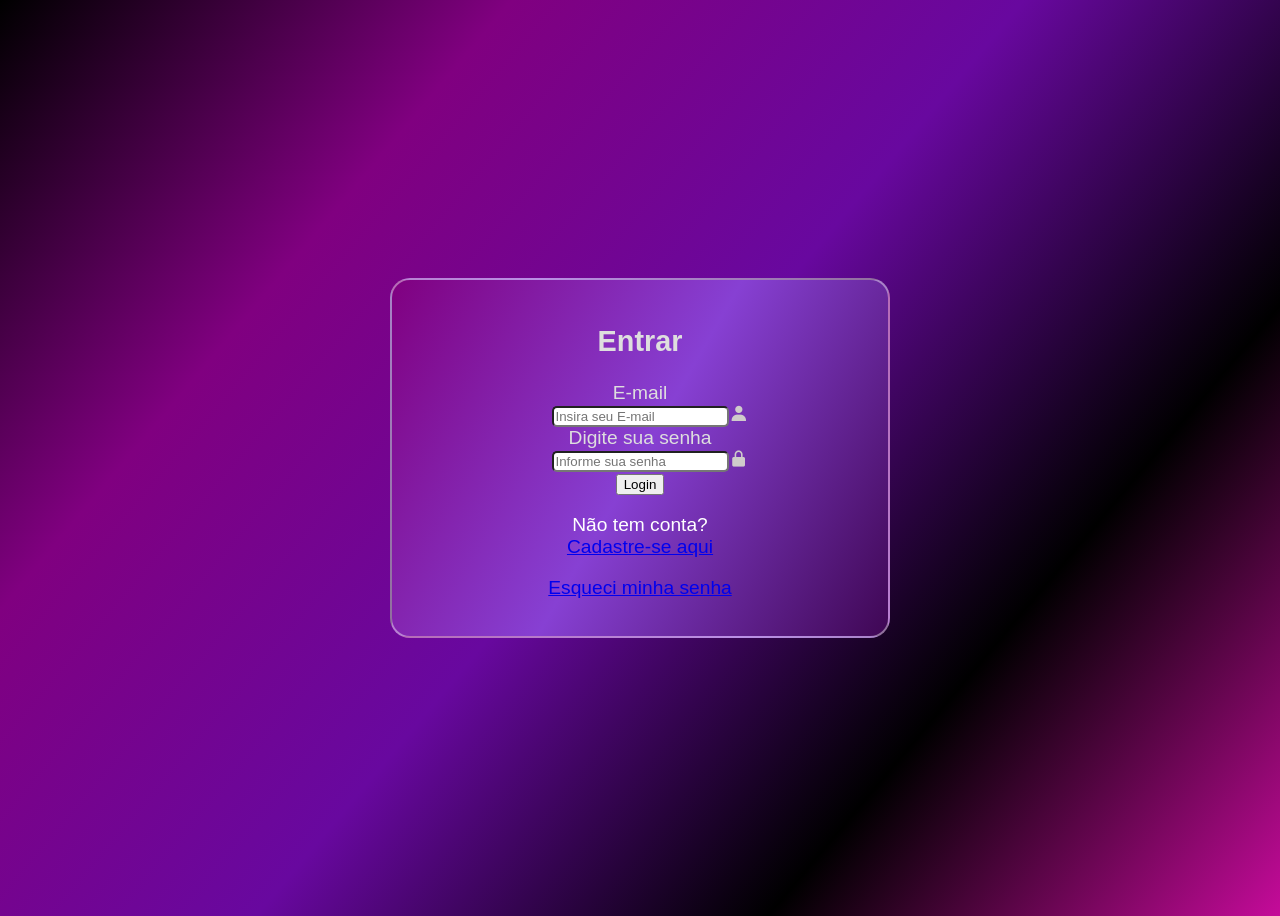
==== frontend/index.html @ 43bf48e1 "feat(front): liga telas de login e cadastro à API e cria home básica Mantém o visual da branch login" ====
<!DOCTYPE html>
<html lang="pt-br">

<head>
    <meta charset="UTF-8">
    <meta name="viewport" content="width=device-width, initial-scale=1.0">
    <title>AgendaSH</title>
    <link rel="stylesheet" href="style.css">
</head>

<body>
    <div class="card">
        <h2>AgendaSH</h2>
        <p id="boasVindas"></p>
        <!-- Módulos: cada um vira uma página em src/modules/<modulo>/pages (ver docs/TASKS.md) -->
        <p>Salas · Reuniões · Convites · Usuários</p>
        <p>(em construção pela equipe)</p>
        <button type="button" id="btnSair">Sair</button>
    </div>
    <script src="src/core/api.js"></script>
    <script>
        const u = usuarioLogado();
        if (!u) location.href = "login.html";
        else document.getElementById("boasVindas").textContent = "Olá, " + u.nome + "!";
        document.getElementById("btnSair").onclick = () => {
            localStorage.removeItem("usuario");
            location.href = "login.html";
        };
    </script>
</body>

</html>
---- frontend/style.css ----
body {
    display: flex;
    border-radius: 11%;
    background: linear-gradient(130deg, black, purple, rgb(104, 8, 159), black, rgb(197, 11, 154));
    justify-content: center;
    align-items: center;
    min-height: 100vh;
    
}
.card {
    box-sizing: border-box;
    border: 10cap;
    border-radius: 20px;
    background: linear-gradient(120deg, purple, rgb(135, 64, 211), rgb(63, 7, 84));
    padding: 20px;
    height: 425px;
    width: 500px;
    text-align: center;
    font-style: normal;
    font-family: sans-serif;
    font-size: larger;
    color: #dedede;
    border: 2px solid rgba(255, 255, 255, 0.418);
}

.cardLogin {
    box-sizing: border-box;
    border: 10cap;
    border-radius: 20px;
    background: linear-gradient(120deg, purple, rgb(135, 64, 211), rgb(63, 7, 84));
    padding: 21px;
    height: 360px;
    width: 500px;
    text-align: center;
    font-family: Impact, Haettenschweiler, 'Arial Narrow Bold', sans-serif;
    font-style: normal;
    font-size: larger;
    color: #dedede;
    border: 2px solid rgba(255, 255, 255, 0.418);
    justify-content: column;
}

/*  o logo da sh

.logoSh {
    height: 210px;
    width: 210px;
    border: 2px solid rgba(255, 255, 255, 0.418);
    border-radius: 50%;

}*/

.cardLogin input {
    border-radius: 5px;
    outline: none;
    align-items: center;

}

.cardLogin i {
    position: absolute;
    translate: calc(-10);
    color: rgb(207, 203, 203);
}


.Bcadastro {
    box-sizing: border-box;
    border-radius: 2px;
    font-family: sans-serif;
    font-size: medium;
}

/* parte de "não tem conta" na Aba entrar*/
.criarElembrar {
    font-family: sans-serif;
    font-style: normal;
   background: transparent;
   color: #fff;
   border-color: #dedede;
}

.formEsqueciSenha {

    box-sizing: border-box;
    border: 10cap;
    border-radius: 20px;
    background: linear-gradient(120deg, purple, rgb(135, 64, 211), rgb(63, 7, 84));
    padding: 21px;
    height: 360px;
    width: 500px;
    text-align: center;
    font-family: sans-serif;
    font-style: normal;
    font-size: larger;
    color: #dedede;
    border: 2px solid rgba(255, 255, 255, 0.418);
}
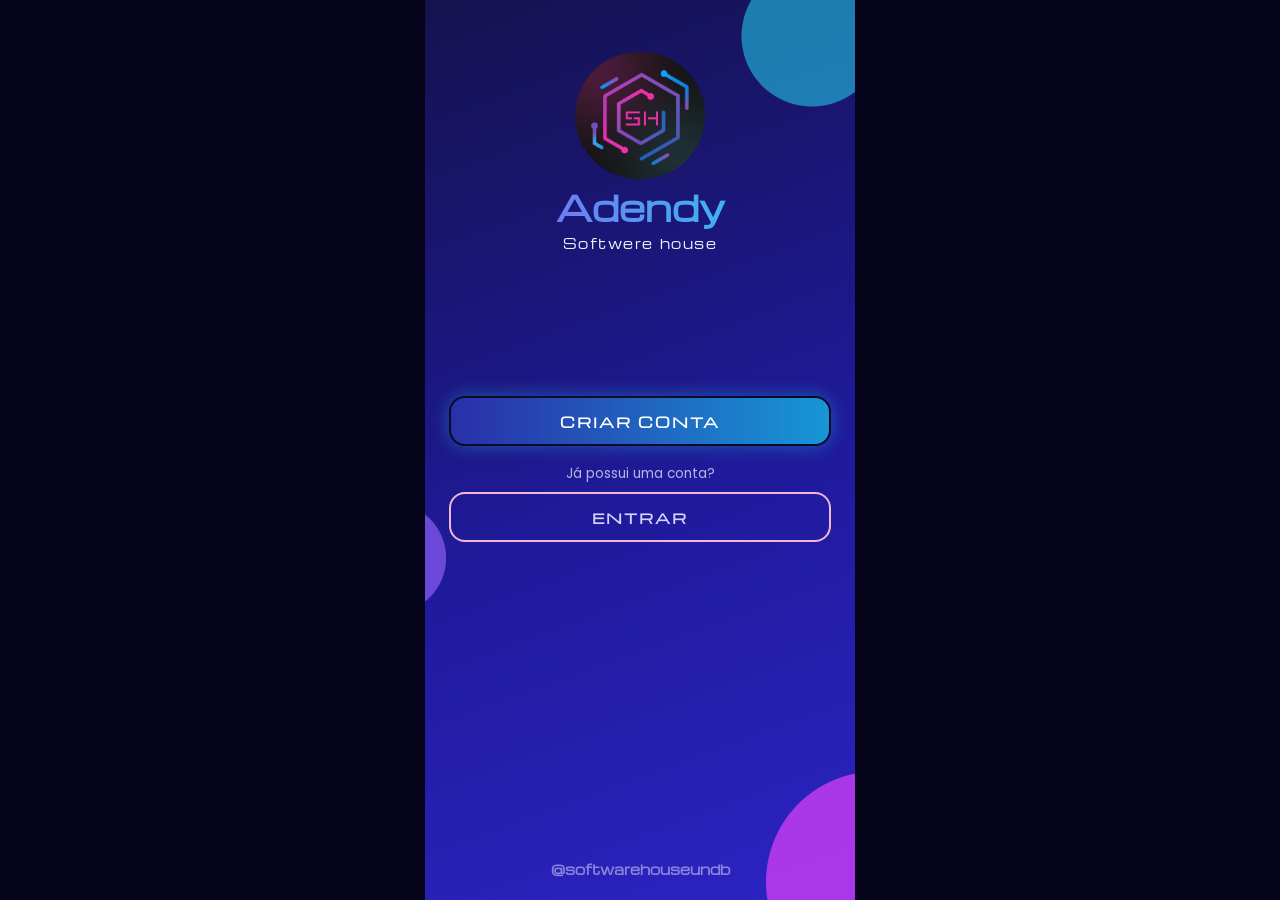
==== commit ad4397fe: "feat: front mobile do MVP, middlewares de erro, docs da API e tasks do cronograma - Front: telas wel" ====
--- a/frontend/index.html
+++ b/frontend/index.html
@@ -1,32 +1,36 @@
 <!DOCTYPE html>
 <html lang="pt-br">
-
 <head>
     <meta charset="UTF-8">
     <meta name="viewport" content="width=device-width, initial-scale=1.0">
-    <title>AgendaSH</title>
+    <title>Início · AgendaSH</title>
     <link rel="stylesheet" href="style.css">
 </head>
-
 <body>
-    <div class="card">
-        <h2>AgendaSH</h2>
-        <p id="boasVindas"></p>
-        <!-- Módulos: cada um vira uma página em src/modules/<modulo>/pages (ver docs/TASKS.md) -->
-        <p>Salas · Reuniões · Convites · Usuários</p>
-        <p>(em construção pela equipe)</p>
-        <button type="button" id="btnSair">Sair</button>
+<main class="app escuro">
+    <div class="topo">
+        <div>
+            <h1 class="ola">Olá! <b id="nome"></b></h1>
+            <p class="sub">Organize suas reuniões de forma simples,<br>rápida e eficiente.</p>
+        </div>
+        <span id="avatar"></span>
     </div>
-    <script src="src/core/api.js"></script>
-    <script>
-        const u = usuarioLogado();
-        if (!u) location.href = "login.html";
-        else document.getElementById("boasVindas").textContent = "Olá, " + u.nome + "!";
-        document.getElementById("btnSair").onclick = () => {
-            localStorage.removeItem("usuario");
-            location.href = "login.html";
-        };
-    </script>
+    <div class="secao"><h2>Próximas reuniões</h2><p>Acompanhe e gerencie seus compromissos</p></div>
+    <div id="lista"><p class="vazio">Carregando...</p></div>
+</main>
+<script src="src/core/api.js"></script>
+<script src="src/shared/app.js"></script>
+<script>
+    const u = exigirLogin();
+    document.getElementById("nome").textContent = primeiroNome(u) + "!";
+    document.getElementById("avatar").innerHTML = avatarHtml(u);
+    renderNav("inicio");
+    minhasReunioes(u).then((rs) => {
+        const futuras = rs.filter((r) => r.fim >= new Date()).slice(0, 5);
+        document.getElementById("lista").innerHTML = futuras.length
+            ? futuras.map((r) => cartaoReuniao(r, u)).join("")
+            : '<p class="vazio">Nenhuma reunião marcada.<br>Toque no + para agendar.</p>';
+    }).catch((e) => (document.getElementById("lista").innerHTML = '<p class="vazio">' + esc(e.message) + "</p>"));
+</script>
 </body>
-
 </html>
--- a/frontend/style.css
+++ b/frontend/style.css
@@ -1,98 +1,169 @@
-body {
-    display: flex;
-    border-radius: 11%;
-    background: linear-gradient(130deg, black, purple, rgb(104, 8, 159), black, rgb(197, 11, 154));
-    justify-content: center;
-    align-items: center;
-    min-height: 100vh;
-    
-}
-.card {
-    box-sizing: border-box;
-    border: 10cap;
-    border-radius: 20px;
-    background: linear-gradient(120deg, purple, rgb(135, 64, 211), rgb(63, 7, 84));
-    padding: 20px;
-    height: 425px;
-    width: 500px;
-    text-align: center;
-    font-style: normal;
-    font-family: sans-serif;
-    font-size: larger;
-    color: #dedede;
-    border: 2px solid rgba(255, 255, 255, 0.418);
+@import url('https://fonts.googleapis.com/css2?family=Michroma&family=Poppins:wght@300;400;500;600&family=Oswald:wght@500;600&display=swap');
+
+:root {
+    --bg: #0b0a2a;
+    --azul: #2a1fb0;
+    --roxo: #8b5cf6;
+    --ciano: #22d3ee;
+    --rosa: #e040fb;
+    --texto: #f3f1ff;
+    --suave: #b9b4e8;
+    --vidro: rgba(255, 255, 255, 0.12);
+    --grad: linear-gradient(90deg, #8b5cf6, #22d3ee);
 }
 
-.cardLogin {
-    box-sizing: border-box;
-    border: 10cap;
-    border-radius: 20px;
-    background: linear-gradient(120deg, purple, rgb(135, 64, 211), rgb(63, 7, 84));
-    padding: 21px;
-    height: 360px;
-    width: 500px;
-    text-align: center;
-    font-family: Impact, Haettenschweiler, 'Arial Narrow Bold', sans-serif;
-    font-style: normal;
-    font-size: larger;
-    color: #dedede;
-    border: 2px solid rgba(255, 255, 255, 0.418);
-    justify-content: column;
+* { box-sizing: border-box; }
+
+html, body { margin: 0; min-height: 100%; }
+
+body {
+    font-family: 'Poppins', sans-serif;
+    color: var(--texto);
+    background: #05041a;
+    display: flex;
+    justify-content: center;
 }
 
-/*  o logo da sh
-
-.logoSh {
-    height: 210px;
-    width: 210px;
-    border: 2px solid rgba(255, 255, 255, 0.418);
-    border-radius: 50%;
-
-}*/
-
-.cardLogin input {
-    border-radius: 5px;
-    outline: none;
-    align-items: center;
-
+/* "celular" central: no desktop vira uma coluna de 430px */
+.app {
+    position: relative;
+    width: 100%;
+    max-width: 430px;
+    min-height: 100vh;
+    overflow: hidden;
+    background:
+        radial-gradient(circle at 90% 4%, rgba(34, 211, 238, 0.55) 0 70px, transparent 71px),
+        radial-gradient(circle at 105% 98%, rgba(224, 64, 251, 0.7) 0 110px, transparent 111px),
+        radial-gradient(circle at -8% 62%, rgba(139, 92, 246, 0.7) 0 55px, transparent 56px),
+        linear-gradient(160deg, #15124f 0%, #1f1a9a 55%, #2b24c4 100%);
+    padding: 28px 24px 120px;
 }
 
-.cardLogin i {
-    position: absolute;
-    translate: calc(-10);
-    color: rgb(207, 203, 203);
+.app.escuro {
+    background:
+        radial-gradient(circle at 85% 12%, rgba(139, 92, 246, 0.45) 0 120px, transparent 121px),
+        radial-gradient(circle at 10% 70%, rgba(34, 211, 238, 0.25) 0 150px, transparent 151px),
+        linear-gradient(180deg, #02020f 0%, #0b0a3d 100%);
 }
 
+/* ---------- telas de entrada ---------- */
+.logo { text-align: center; margin: 24px 0 8px; }
+.logo img { width: 130px; height: auto; display: block; margin: 0 auto 4px; }
+.logo h1 {
+    margin: 0; font-family: 'Michroma', sans-serif; font-size: 2.1rem;
+    background: var(--grad); -webkit-background-clip: text; background-clip: text; color: transparent;
+}
+.logo span { font-family: 'Michroma', sans-serif; font-size: .8rem; letter-spacing: .12em; }
 
-.Bcadastro {
-    box-sizing: border-box;
-    border-radius: 2px;
-    font-family: sans-serif;
-    font-size: medium;
+.campo { margin-bottom: 14px; }
+.campo label { display: block; font-size: .72rem; letter-spacing: .15em; text-transform: uppercase; margin: 0 0 6px 10px; }
+.campo input, .campo select {
+    width: 100%; height: 46px; border: 0; border-radius: 16px; padding: 0 16px;
+    background: rgba(255, 255, 255, 0.35); color: #fff; font: 400 .95rem 'Poppins', sans-serif; outline: none;
 }
+.campo input::placeholder { color: rgba(255, 255, 255, .7); }
+.campo input:focus, .campo select:focus { box-shadow: 0 0 0 2px var(--ciano); }
 
-/* parte de "não tem conta" na Aba entrar*/
-.criarElembrar {
-    font-family: sans-serif;
-    font-style: normal;
-   background: transparent;
-   color: #fff;
-   border-color: #dedede;
+.btn {
+    display: block; width: 100%; height: 50px; border-radius: 16px; cursor: pointer; text-align: center; text-decoration: none;
+    font: 600 .85rem 'Michroma', sans-serif; letter-spacing: .15em; text-transform: uppercase; line-height: 48px;
+    color: #fff; background: transparent; border: 2px solid rgba(255, 255, 255, .85); margin-top: 8px;
 }
+.btn.cheio { background: linear-gradient(90deg, #2a2fa8, #1796d6); border-color: #0a0a2a; box-shadow: 0 0 18px rgba(34, 211, 238, .35); }
+.btn.rosa { border-color: #f4b6d8; color: #d9d4ff; }
+.btn:disabled { opacity: .6; cursor: wait; }
 
-.formEsqueciSenha {
+.msg { min-height: 20px; margin: 10px 4px 0; font-size: .82rem; color: #ffb3b3; text-align: center; }
+.msg.ok { color: #9af0b8; }
+.link { display: block; text-align: center; color: var(--suave); font-size: .8rem; margin-top: 14px; text-decoration: none; }
+.link:hover { color: #fff; }
+.rodape { position: absolute; bottom: 22px; left: 0; right: 0; text-align: center; color: rgba(255, 255, 255, .45); font: 600 .8rem 'Michroma', sans-serif; }
 
-    box-sizing: border-box;
-    border: 10cap;
-    border-radius: 20px;
-    background: linear-gradient(120deg, purple, rgb(135, 64, 211), rgb(63, 7, 84));
-    padding: 21px;
-    height: 360px;
-    width: 500px;
-    text-align: center;
-    font-family: sans-serif;
-    font-style: normal;
-    font-size: larger;
-    color: #dedede;
-    border: 2px solid rgba(255, 255, 255, 0.418);
-}+.boas-vindas { margin-top: 140px; }
+.boas-vindas p { text-align: center; color: var(--suave); font-size: .85rem; margin: 18px 0 4px; }
+
+/* ---------- topo das telas internas ---------- */
+.topo { display: flex; align-items: flex-start; justify-content: space-between; gap: 12px; margin-bottom: 18px; }
+.ola { font: 600 2rem 'Michroma', sans-serif; margin: 0; }
+.ola b { background: var(--grad); -webkit-background-clip: text; background-clip: text; color: transparent; font-size: 2.3rem; }
+.sub { font-size: .8rem; color: var(--suave); margin: 4px 0 0; }
+
+.titulo { font: 600 1.7rem 'Michroma', sans-serif; margin: 0; padding-left: 12px; border-left: 4px solid var(--rosa);
+    background: linear-gradient(90deg, #a78bfa, #22d3ee); -webkit-background-clip: text; background-clip: text; color: transparent; }
+
+.avatar {
+    flex: none; width: 62px; height: 62px; border-radius: 50%; display: grid; place-items: center; position: relative;
+    font: 600 1.4rem 'Michroma', sans-serif; color: #fff; text-decoration: none;
+    background: linear-gradient(135deg, #8b5cf6, #22d3ee); border: 3px solid #b9a6ff; box-shadow: 0 0 14px rgba(139, 92, 246, .8);
+}
+.avatar::after { content: ''; position: absolute; right: 0; bottom: 2px; width: 14px; height: 14px; border-radius: 50%; background: #22c55e; border: 2px solid #0b0a2a; }
+.avatar.grande { width: 110px; height: 110px; font-size: 2.6rem; margin: 20px auto 0; border-width: 4px; }
+
+.secao { margin: 34px 0 14px; padding-left: 10px; border-left: 4px solid var(--rosa); }
+.secao h2 { margin: 0; font: 600 .85rem 'Michroma', sans-serif; letter-spacing: .08em; text-transform: uppercase; }
+.secao p { margin: 2px 0 0; font-size: .78rem; color: var(--suave); }
+
+/* ---------- cartões de reunião ---------- */
+.reuniao {
+    display: flex; gap: 14px; align-items: center; padding: 16px; margin-bottom: 14px; border-radius: 22px; position: relative;
+    background: linear-gradient(135deg, rgba(40, 20, 200, .95), rgba(30, 20, 150, .95));
+    border: 2px solid var(--rosa); box-shadow: 0 0 16px rgba(224, 64, 251, .45);
+}
+.reuniao:nth-child(3n+2) { border-color: var(--ciano); box-shadow: 0 0 16px rgba(34, 211, 238, .4); }
+.reuniao:nth-child(3n) { border-color: #5b4bd6; box-shadow: none; }
+.reuniao .icone { flex: none; width: 56px; height: 56px; border-radius: 50%; background: #0c0c25; display: grid; place-items: center; }
+.reuniao .icone svg { width: 30px; height: 30px; }
+.reuniao .info { flex: 1; min-width: 0; border-left: 3px solid var(--ciano); padding-left: 12px; }
+.reuniao h3 { margin: 0 0 6px; font: 600 .95rem 'Michroma', sans-serif; white-space: nowrap; overflow: hidden; text-overflow: ellipsis; }
+.reuniao .linha { font-size: .82rem; color: #e6e2ff; margin: 3px 0; white-space: nowrap; overflow: hidden; text-overflow: ellipsis; }
+.reuniao .excluir { flex: none; background: none; border: 0; color: #ffb3b3; font-size: 1.3rem; cursor: pointer; }
+.vazio { text-align: center; color: var(--suave); font-size: .9rem; padding: 30px 10px; }
+
+/* ---------- calendário ---------- */
+.cal { background: rgba(20, 20, 50, .75); border: 1px solid rgba(255, 255, 255, .3); border-radius: 20px; padding: 14px; margin-top: 22px; }
+.cal-topo { display: flex; align-items: center; justify-content: space-between; margin-bottom: 10px; }
+.cal-topo h2 { margin: 0; font: 400 1.25rem 'Poppins', sans-serif; text-transform: capitalize; }
+.cal-topo button { width: 36px; height: 36px; border-radius: 10px; border: 1px solid rgba(255, 255, 255, .4); background: rgba(255, 255, 255, .1); color: #fff; font-size: 1.1rem; cursor: pointer; }
+.cal-grade { display: grid; grid-template-columns: repeat(7, 1fr); gap: 4px; text-align: center; }
+.cal-grade .dow { font: 600 .68rem 'Oswald', sans-serif; letter-spacing: .05em; padding: 4px 0 8px; }
+.cal-grade .dia { font: 600 .95rem 'Oswald', sans-serif; padding: 8px 0; border-radius: 10px; cursor: pointer; border: 0; background: none; color: #fff; position: relative; }
+.cal-grade .dia.fora { color: rgba(255, 255, 255, .25); cursor: default; }
+.cal-grade .dia.hoje { outline: 1px solid var(--ciano); }
+.cal-grade .dia.sel { background: linear-gradient(135deg, #8b5cf6, #22d3ee); box-shadow: 0 0 10px rgba(139, 92, 246, .8); }
+.cal-grade .dia.tem::after { content: ''; position: absolute; left: 50%; bottom: 2px; width: 5px; height: 5px; margin-left: -2.5px; border-radius: 50%; background: var(--rosa); }
+
+.form-reuniao { display: grid; grid-template-columns: 1fr 1fr; gap: 14px 18px; margin-top: 22px; }
+.form-reuniao .campo { margin: 0; }
+.form-reuniao .campo input, .form-reuniao .campo select { background: rgba(20, 30, 80, .55); border: 1px solid rgba(255, 255, 255, .5); border-radius: 10px; height: 44px; }
+.form-reuniao .campo select option { color: #000; }
+.form-reuniao .campo label { font-size: .65rem; letter-spacing: .02em; text-transform: none; margin-left: 4px; color: #ddd; }
+.form-reuniao .campo input[type=time] { font: 600 1.2rem 'Oswald', sans-serif; letter-spacing: .05em; }
+.form-reuniao .btn { grid-column: 1 / -1; width: 70%; margin: 8px auto 0; height: 46px; line-height: 44px; border-radius: 10px;
+    font: 600 .85rem 'Poppins', sans-serif; letter-spacing: 0; text-transform: none; background: rgba(30, 60, 140, .6); border: 1px solid #7fb4ff; }
+
+/* ---------- perfil ---------- */
+.nome-grande { text-align: center; font: 600 2rem 'Michroma', sans-serif; margin: 8px 0 2px; background: var(--grad); -webkit-background-clip: text; background-clip: text; color: transparent; }
+.nome-completo { text-align: center; font-size: .85rem; font-weight: 600; margin: 0 0 24px; }
+.painel { background: rgba(40, 60, 190, .35); border: 2px solid #5de3ff; border-radius: 24px; padding: 16px 18px; margin-bottom: 18px; box-shadow: 0 0 18px rgba(34, 211, 238, .3); backdrop-filter: blur(6px); }
+.painel h3 { margin: 0 0 8px; font: 600 1rem 'Michroma', sans-serif; }
+.painel .item { padding: 10px 0; border-bottom: 1px solid rgba(255, 255, 255, .35); }
+.painel .item:last-child { border-bottom: 0; }
+.painel .item small { display: block; font-size: .65rem; color: var(--suave); }
+.painel .item span { font-size: .9rem; word-break: break-all; }
+.painel .acao { display: flex; justify-content: space-between; align-items: center; width: 100%; padding: 14px 0; background: none; border: 0; border-bottom: 1px solid rgba(255, 255, 255, .35); color: #fff; font: 400 .9rem 'Poppins', sans-serif; cursor: pointer; text-align: left; }
+.painel .acao:last-child { border-bottom: 0; }
+.painel .acao i { color: var(--ciano); font-style: normal; }
+.painel .campo input { background: rgba(20, 30, 80, .55); border: 1px solid rgba(255, 255, 255, .5); }
+
+/* ---------- barra de navegação ---------- */
+.nav {
+    position: fixed; bottom: 10px; left: 50%; transform: translateX(-50%); width: calc(100% - 20px); max-width: 410px; height: 62px; z-index: 10;
+    display: flex; align-items: center; justify-content: space-around; border-radius: 40px;
+    background: rgba(25, 20, 110, .85); border: 2px solid #7a5cff; box-shadow: 0 0 18px rgba(122, 92, 255, .6); backdrop-filter: blur(8px);
+}
+.nav a { display: flex; flex-direction: column; align-items: center; gap: 2px; color: #cfc8ff; text-decoration: none; font-size: .55rem; width: 56px; }
+.nav a svg { width: 26px; height: 26px; }
+.nav a.ativo { color: #fff; }
+.nav a.ativo svg { filter: drop-shadow(0 0 5px #22d3ee); }
+.nav .mais { width: 66px; height: 66px; margin-top: -22px; border-radius: 50%; display: grid; place-items: center; background: radial-gradient(circle, #1b1f8f, #0a0a40); border: 3px solid #7a5cff; box-shadow: 0 0 18px #8b5cf6; }
+.nav .mais svg { width: 38px; height: 38px; }
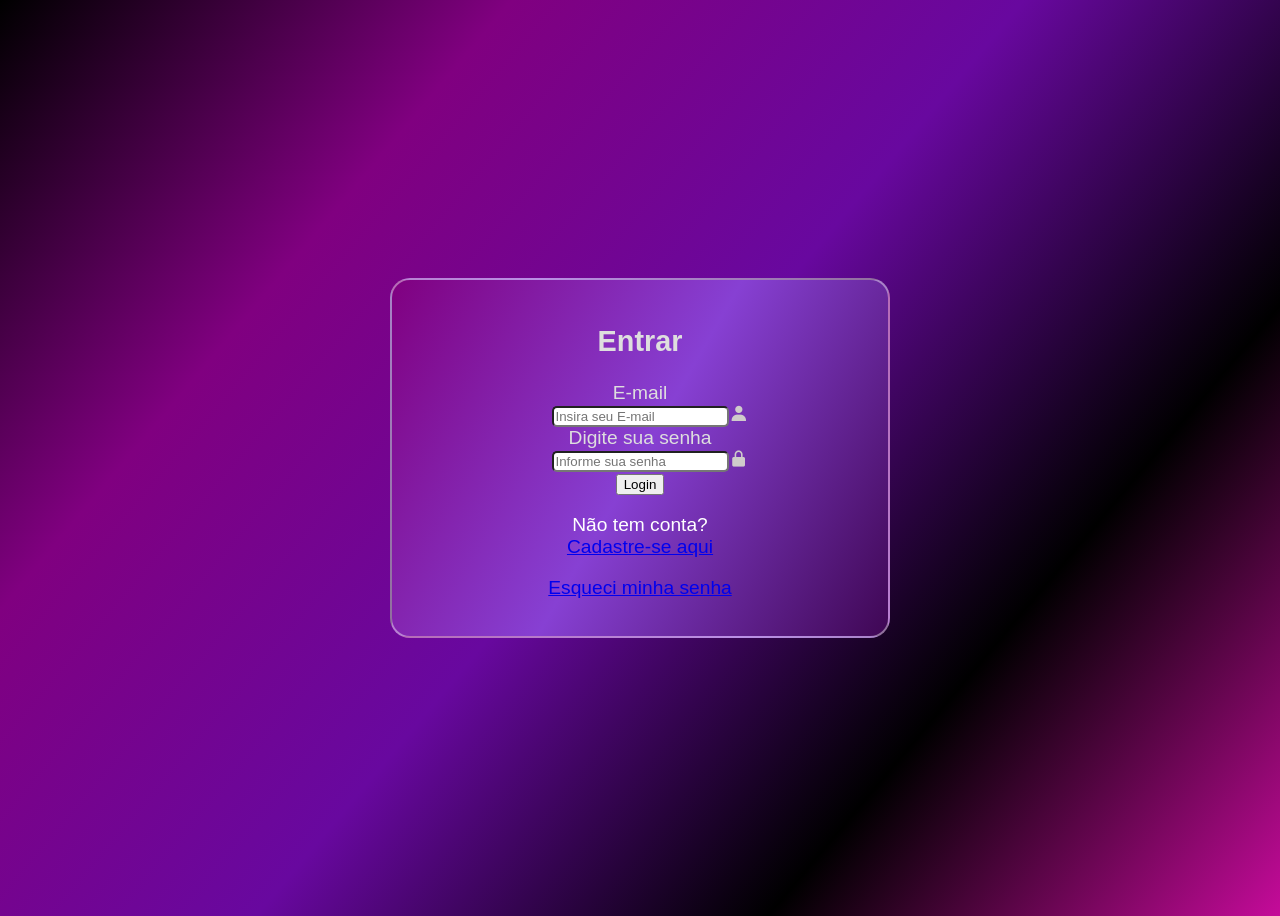
==== commit db282e70: "Fix: resolvendo conflitos de merge" ====
--- a/frontend/index.html
+++ b/frontend/index.html
@@ -1,36 +1,32 @@
 <!DOCTYPE html>
 <html lang="pt-br">
+
 <head>
     <meta charset="UTF-8">
     <meta name="viewport" content="width=device-width, initial-scale=1.0">
-    <title>Início · AgendaSH</title>
+    <title>AgendaSH</title>
     <link rel="stylesheet" href="style.css">
 </head>
+
 <body>
-<main class="app escuro">
-    <div class="topo">
-        <div>
-            <h1 class="ola">Olá! <b id="nome"></b></h1>
-            <p class="sub">Organize suas reuniões de forma simples,<br>rápida e eficiente.</p>
-        </div>
-        <span id="avatar"></span>
+    <div class="card">
+        <h2>AgendaSH</h2>
+        <p id="boasVindas"></p>
+        <!-- Módulos: cada um vira uma página em src/modules/<modulo>/pages (ver docs/TASKS.md) -->
+        <p>Salas · Reuniões · Convites · Usuários</p>
+        <p>(em construção pela equipe)</p>
+        <button type="button" id="btnSair">Sair</button>
     </div>
-    <div class="secao"><h2>Próximas reuniões</h2><p>Acompanhe e gerencie seus compromissos</p></div>
-    <div id="lista"><p class="vazio">Carregando...</p></div>
-</main>
-<script src="src/core/api.js"></script>
-<script src="src/shared/app.js"></script>
-<script>
-    const u = exigirLogin();
-    document.getElementById("nome").textContent = primeiroNome(u) + "!";
-    document.getElementById("avatar").innerHTML = avatarHtml(u);
-    renderNav("inicio");
-    minhasReunioes(u).then((rs) => {
-        const futuras = rs.filter((r) => r.fim >= new Date()).slice(0, 5);
-        document.getElementById("lista").innerHTML = futuras.length
-            ? futuras.map((r) => cartaoReuniao(r, u)).join("")
-            : '<p class="vazio">Nenhuma reunião marcada.<br>Toque no + para agendar.</p>';
-    }).catch((e) => (document.getElementById("lista").innerHTML = '<p class="vazio">' + esc(e.message) + "</p>"));
-</script>
+    <script src="src/core/api.js"></script>
+    <script>
+        const u = usuarioLogado();
+        if (!u) location.href = "login.html";
+        else document.getElementById("boasVindas").textContent = "Olá, " + u.nome + "!";
+        document.getElementById("btnSair").onclick = () => {
+            localStorage.removeItem("usuario");
+            location.href = "login.html";
+        };
+    </script>
 </body>
+
 </html>
--- a/frontend/style.css
+++ b/frontend/style.css
@@ -1,169 +1,98 @@
-@import url('https://fonts.googleapis.com/css2?family=Michroma&family=Poppins:wght@300;400;500;600&family=Oswald:wght@500;600&display=swap');
-
-:root {
-    --bg: #0b0a2a;
-    --azul: #2a1fb0;
-    --roxo: #8b5cf6;
-    --ciano: #22d3ee;
-    --rosa: #e040fb;
-    --texto: #f3f1ff;
-    --suave: #b9b4e8;
-    --vidro: rgba(255, 255, 255, 0.12);
-    --grad: linear-gradient(90deg, #8b5cf6, #22d3ee);
+body {
+    display: flex;
+    border-radius: 11%;
+    background: linear-gradient(130deg, black, purple, rgb(104, 8, 159), black, rgb(197, 11, 154));
+    justify-content: center;
+    align-items: center;
+    min-height: 100vh;
+    
+}
+.card {
+    box-sizing: border-box;
+    border: 10cap;
+    border-radius: 20px;
+    background: linear-gradient(120deg, purple, rgb(135, 64, 211), rgb(63, 7, 84));
+    padding: 20px;
+    height: 425px;
+    width: 500px;
+    text-align: center;
+    font-style: normal;
+    font-family: sans-serif;
+    font-size: larger;
+    color: #dedede;
+    border: 2px solid rgba(255, 255, 255, 0.418);
 }
 
-* { box-sizing: border-box; }
-
-html, body { margin: 0; min-height: 100%; }
-
-body {
-    font-family: 'Poppins', sans-serif;
-    color: var(--texto);
-    background: #05041a;
-    display: flex;
-    justify-content: center;
+.cardLogin {
+    box-sizing: border-box;
+    border: 10cap;
+    border-radius: 20px;
+    background: linear-gradient(120deg, purple, rgb(135, 64, 211), rgb(63, 7, 84));
+    padding: 21px;
+    height: 360px;
+    width: 500px;
+    text-align: center;
+    font-family: Impact, Haettenschweiler, 'Arial Narrow Bold', sans-serif;
+    font-style: normal;
+    font-size: larger;
+    color: #dedede;
+    border: 2px solid rgba(255, 255, 255, 0.418);
+    justify-content: column;
 }
 
-/* "celular" central: no desktop vira uma coluna de 430px */
-.app {
-    position: relative;
-    width: 100%;
-    max-width: 430px;
-    min-height: 100vh;
-    overflow: hidden;
-    background:
-        radial-gradient(circle at 90% 4%, rgba(34, 211, 238, 0.55) 0 70px, transparent 71px),
-        radial-gradient(circle at 105% 98%, rgba(224, 64, 251, 0.7) 0 110px, transparent 111px),
-        radial-gradient(circle at -8% 62%, rgba(139, 92, 246, 0.7) 0 55px, transparent 56px),
-        linear-gradient(160deg, #15124f 0%, #1f1a9a 55%, #2b24c4 100%);
-    padding: 28px 24px 120px;
+/*  o logo da sh
+
+.logoSh {
+    height: 210px;
+    width: 210px;
+    border: 2px solid rgba(255, 255, 255, 0.418);
+    border-radius: 50%;
+
+}*/
+
+.cardLogin input {
+    border-radius: 5px;
+    outline: none;
+    align-items: center;
+
 }
 
-.app.escuro {
-    background:
-        radial-gradient(circle at 85% 12%, rgba(139, 92, 246, 0.45) 0 120px, transparent 121px),
-        radial-gradient(circle at 10% 70%, rgba(34, 211, 238, 0.25) 0 150px, transparent 151px),
-        linear-gradient(180deg, #02020f 0%, #0b0a3d 100%);
+.cardLogin i {
+    position: absolute;
+    translate: calc(-10);
+    color: rgb(207, 203, 203);
 }
 
-/* ---------- telas de entrada ---------- */
-.logo { text-align: center; margin: 24px 0 8px; }
-.logo img { width: 130px; height: auto; display: block; margin: 0 auto 4px; }
-.logo h1 {
-    margin: 0; font-family: 'Michroma', sans-serif; font-size: 2.1rem;
-    background: var(--grad); -webkit-background-clip: text; background-clip: text; color: transparent;
+
+.Bcadastro {
+    box-sizing: border-box;
+    border-radius: 2px;
+    font-family: sans-serif;
+    font-size: medium;
 }
-.logo span { font-family: 'Michroma', sans-serif; font-size: .8rem; letter-spacing: .12em; }
 
-.campo { margin-bottom: 14px; }
-.campo label { display: block; font-size: .72rem; letter-spacing: .15em; text-transform: uppercase; margin: 0 0 6px 10px; }
-.campo input, .campo select {
-    width: 100%; height: 46px; border: 0; border-radius: 16px; padding: 0 16px;
-    background: rgba(255, 255, 255, 0.35); color: #fff; font: 400 .95rem 'Poppins', sans-serif; outline: none;
+/* parte de "não tem conta" na Aba entrar*/
+.criarElembrar {
+    font-family: sans-serif;
+    font-style: normal;
+   background: transparent;
+   color: #fff;
+   border-color: #dedede;
 }
-.campo input::placeholder { color: rgba(255, 255, 255, .7); }
-.campo input:focus, .campo select:focus { box-shadow: 0 0 0 2px var(--ciano); }
 
-.btn {
-    display: block; width: 100%; height: 50px; border-radius: 16px; cursor: pointer; text-align: center; text-decoration: none;
-    font: 600 .85rem 'Michroma', sans-serif; letter-spacing: .15em; text-transform: uppercase; line-height: 48px;
-    color: #fff; background: transparent; border: 2px solid rgba(255, 255, 255, .85); margin-top: 8px;
-}
-.btn.cheio { background: linear-gradient(90deg, #2a2fa8, #1796d6); border-color: #0a0a2a; box-shadow: 0 0 18px rgba(34, 211, 238, .35); }
-.btn.rosa { border-color: #f4b6d8; color: #d9d4ff; }
-.btn:disabled { opacity: .6; cursor: wait; }
+.formEsqueciSenha {
 
-.msg { min-height: 20px; margin: 10px 4px 0; font-size: .82rem; color: #ffb3b3; text-align: center; }
-.msg.ok { color: #9af0b8; }
-.link { display: block; text-align: center; color: var(--suave); font-size: .8rem; margin-top: 14px; text-decoration: none; }
-.link:hover { color: #fff; }
-.rodape { position: absolute; bottom: 22px; left: 0; right: 0; text-align: center; color: rgba(255, 255, 255, .45); font: 600 .8rem 'Michroma', sans-serif; }
-
-.boas-vindas { margin-top: 140px; }
-.boas-vindas p { text-align: center; color: var(--suave); font-size: .85rem; margin: 18px 0 4px; }
-
-/* ---------- topo das telas internas ---------- */
-.topo { display: flex; align-items: flex-start; justify-content: space-between; gap: 12px; margin-bottom: 18px; }
-.ola { font: 600 2rem 'Michroma', sans-serif; margin: 0; }
-.ola b { background: var(--grad); -webkit-background-clip: text; background-clip: text; color: transparent; font-size: 2.3rem; }
-.sub { font-size: .8rem; color: var(--suave); margin: 4px 0 0; }
-
-.titulo { font: 600 1.7rem 'Michroma', sans-serif; margin: 0; padding-left: 12px; border-left: 4px solid var(--rosa);
-    background: linear-gradient(90deg, #a78bfa, #22d3ee); -webkit-background-clip: text; background-clip: text; color: transparent; }
-
-.avatar {
-    flex: none; width: 62px; height: 62px; border-radius: 50%; display: grid; place-items: center; position: relative;
-    font: 600 1.4rem 'Michroma', sans-serif; color: #fff; text-decoration: none;
-    background: linear-gradient(135deg, #8b5cf6, #22d3ee); border: 3px solid #b9a6ff; box-shadow: 0 0 14px rgba(139, 92, 246, .8);
-}
-.avatar::after { content: ''; position: absolute; right: 0; bottom: 2px; width: 14px; height: 14px; border-radius: 50%; background: #22c55e; border: 2px solid #0b0a2a; }
-.avatar.grande { width: 110px; height: 110px; font-size: 2.6rem; margin: 20px auto 0; border-width: 4px; }
-
-.secao { margin: 34px 0 14px; padding-left: 10px; border-left: 4px solid var(--rosa); }
-.secao h2 { margin: 0; font: 600 .85rem 'Michroma', sans-serif; letter-spacing: .08em; text-transform: uppercase; }
-.secao p { margin: 2px 0 0; font-size: .78rem; color: var(--suave); }
-
-/* ---------- cartões de reunião ---------- */
-.reuniao {
-    display: flex; gap: 14px; align-items: center; padding: 16px; margin-bottom: 14px; border-radius: 22px; position: relative;
-    background: linear-gradient(135deg, rgba(40, 20, 200, .95), rgba(30, 20, 150, .95));
-    border: 2px solid var(--rosa); box-shadow: 0 0 16px rgba(224, 64, 251, .45);
-}
-.reuniao:nth-child(3n+2) { border-color: var(--ciano); box-shadow: 0 0 16px rgba(34, 211, 238, .4); }
-.reuniao:nth-child(3n) { border-color: #5b4bd6; box-shadow: none; }
-.reuniao .icone { flex: none; width: 56px; height: 56px; border-radius: 50%; background: #0c0c25; display: grid; place-items: center; }
-.reuniao .icone svg { width: 30px; height: 30px; }
-.reuniao .info { flex: 1; min-width: 0; border-left: 3px solid var(--ciano); padding-left: 12px; }
-.reuniao h3 { margin: 0 0 6px; font: 600 .95rem 'Michroma', sans-serif; white-space: nowrap; overflow: hidden; text-overflow: ellipsis; }
-.reuniao .linha { font-size: .82rem; color: #e6e2ff; margin: 3px 0; white-space: nowrap; overflow: hidden; text-overflow: ellipsis; }
-.reuniao .excluir { flex: none; background: none; border: 0; color: #ffb3b3; font-size: 1.3rem; cursor: pointer; }
-.vazio { text-align: center; color: var(--suave); font-size: .9rem; padding: 30px 10px; }
-
-/* ---------- calendário ---------- */
-.cal { background: rgba(20, 20, 50, .75); border: 1px solid rgba(255, 255, 255, .3); border-radius: 20px; padding: 14px; margin-top: 22px; }
-.cal-topo { display: flex; align-items: center; justify-content: space-between; margin-bottom: 10px; }
-.cal-topo h2 { margin: 0; font: 400 1.25rem 'Poppins', sans-serif; text-transform: capitalize; }
-.cal-topo button { width: 36px; height: 36px; border-radius: 10px; border: 1px solid rgba(255, 255, 255, .4); background: rgba(255, 255, 255, .1); color: #fff; font-size: 1.1rem; cursor: pointer; }
-.cal-grade { display: grid; grid-template-columns: repeat(7, 1fr); gap: 4px; text-align: center; }
-.cal-grade .dow { font: 600 .68rem 'Oswald', sans-serif; letter-spacing: .05em; padding: 4px 0 8px; }
-.cal-grade .dia { font: 600 .95rem 'Oswald', sans-serif; padding: 8px 0; border-radius: 10px; cursor: pointer; border: 0; background: none; color: #fff; position: relative; }
-.cal-grade .dia.fora { color: rgba(255, 255, 255, .25); cursor: default; }
-.cal-grade .dia.hoje { outline: 1px solid var(--ciano); }
-.cal-grade .dia.sel { background: linear-gradient(135deg, #8b5cf6, #22d3ee); box-shadow: 0 0 10px rgba(139, 92, 246, .8); }
-.cal-grade .dia.tem::after { content: ''; position: absolute; left: 50%; bottom: 2px; width: 5px; height: 5px; margin-left: -2.5px; border-radius: 50%; background: var(--rosa); }
-
-.form-reuniao { display: grid; grid-template-columns: 1fr 1fr; gap: 14px 18px; margin-top: 22px; }
-.form-reuniao .campo { margin: 0; }
-.form-reuniao .campo input, .form-reuniao .campo select { background: rgba(20, 30, 80, .55); border: 1px solid rgba(255, 255, 255, .5); border-radius: 10px; height: 44px; }
-.form-reuniao .campo select option { color: #000; }
-.form-reuniao .campo label { font-size: .65rem; letter-spacing: .02em; text-transform: none; margin-left: 4px; color: #ddd; }
-.form-reuniao .campo input[type=time] { font: 600 1.2rem 'Oswald', sans-serif; letter-spacing: .05em; }
-.form-reuniao .btn { grid-column: 1 / -1; width: 70%; margin: 8px auto 0; height: 46px; line-height: 44px; border-radius: 10px;
-    font: 600 .85rem 'Poppins', sans-serif; letter-spacing: 0; text-transform: none; background: rgba(30, 60, 140, .6); border: 1px solid #7fb4ff; }
-
-/* ---------- perfil ---------- */
-.nome-grande { text-align: center; font: 600 2rem 'Michroma', sans-serif; margin: 8px 0 2px; background: var(--grad); -webkit-background-clip: text; background-clip: text; color: transparent; }
-.nome-completo { text-align: center; font-size: .85rem; font-weight: 600; margin: 0 0 24px; }
-.painel { background: rgba(40, 60, 190, .35); border: 2px solid #5de3ff; border-radius: 24px; padding: 16px 18px; margin-bottom: 18px; box-shadow: 0 0 18px rgba(34, 211, 238, .3); backdrop-filter: blur(6px); }
-.painel h3 { margin: 0 0 8px; font: 600 1rem 'Michroma', sans-serif; }
-.painel .item { padding: 10px 0; border-bottom: 1px solid rgba(255, 255, 255, .35); }
-.painel .item:last-child { border-bottom: 0; }
-.painel .item small { display: block; font-size: .65rem; color: var(--suave); }
-.painel .item span { font-size: .9rem; word-break: break-all; }
-.painel .acao { display: flex; justify-content: space-between; align-items: center; width: 100%; padding: 14px 0; background: none; border: 0; border-bottom: 1px solid rgba(255, 255, 255, .35); color: #fff; font: 400 .9rem 'Poppins', sans-serif; cursor: pointer; text-align: left; }
-.painel .acao:last-child { border-bottom: 0; }
-.painel .acao i { color: var(--ciano); font-style: normal; }
-.painel .campo input { background: rgba(20, 30, 80, .55); border: 1px solid rgba(255, 255, 255, .5); }
-
-/* ---------- barra de navegação ---------- */
-.nav {
-    position: fixed; bottom: 10px; left: 50%; transform: translateX(-50%); width: calc(100% - 20px); max-width: 410px; height: 62px; z-index: 10;
-    display: flex; align-items: center; justify-content: space-around; border-radius: 40px;
-    background: rgba(25, 20, 110, .85); border: 2px solid #7a5cff; box-shadow: 0 0 18px rgba(122, 92, 255, .6); backdrop-filter: blur(8px);
-}
-.nav a { display: flex; flex-direction: column; align-items: center; gap: 2px; color: #cfc8ff; text-decoration: none; font-size: .55rem; width: 56px; }
-.nav a svg { width: 26px; height: 26px; }
-.nav a.ativo { color: #fff; }
-.nav a.ativo svg { filter: drop-shadow(0 0 5px #22d3ee); }
-.nav .mais { width: 66px; height: 66px; margin-top: -22px; border-radius: 50%; display: grid; place-items: center; background: radial-gradient(circle, #1b1f8f, #0a0a40); border: 3px solid #7a5cff; box-shadow: 0 0 18px #8b5cf6; }
-.nav .mais svg { width: 38px; height: 38px; }
+    box-sizing: border-box;
+    border: 10cap;
+    border-radius: 20px;
+    background: linear-gradient(120deg, purple, rgb(135, 64, 211), rgb(63, 7, 84));
+    padding: 21px;
+    height: 360px;
+    width: 500px;
+    text-align: center;
+    font-family: sans-serif;
+    font-style: normal;
+    font-size: larger;
+    color: #dedede;
+    border: 2px solid rgba(255, 255, 255, 0.418);
+}
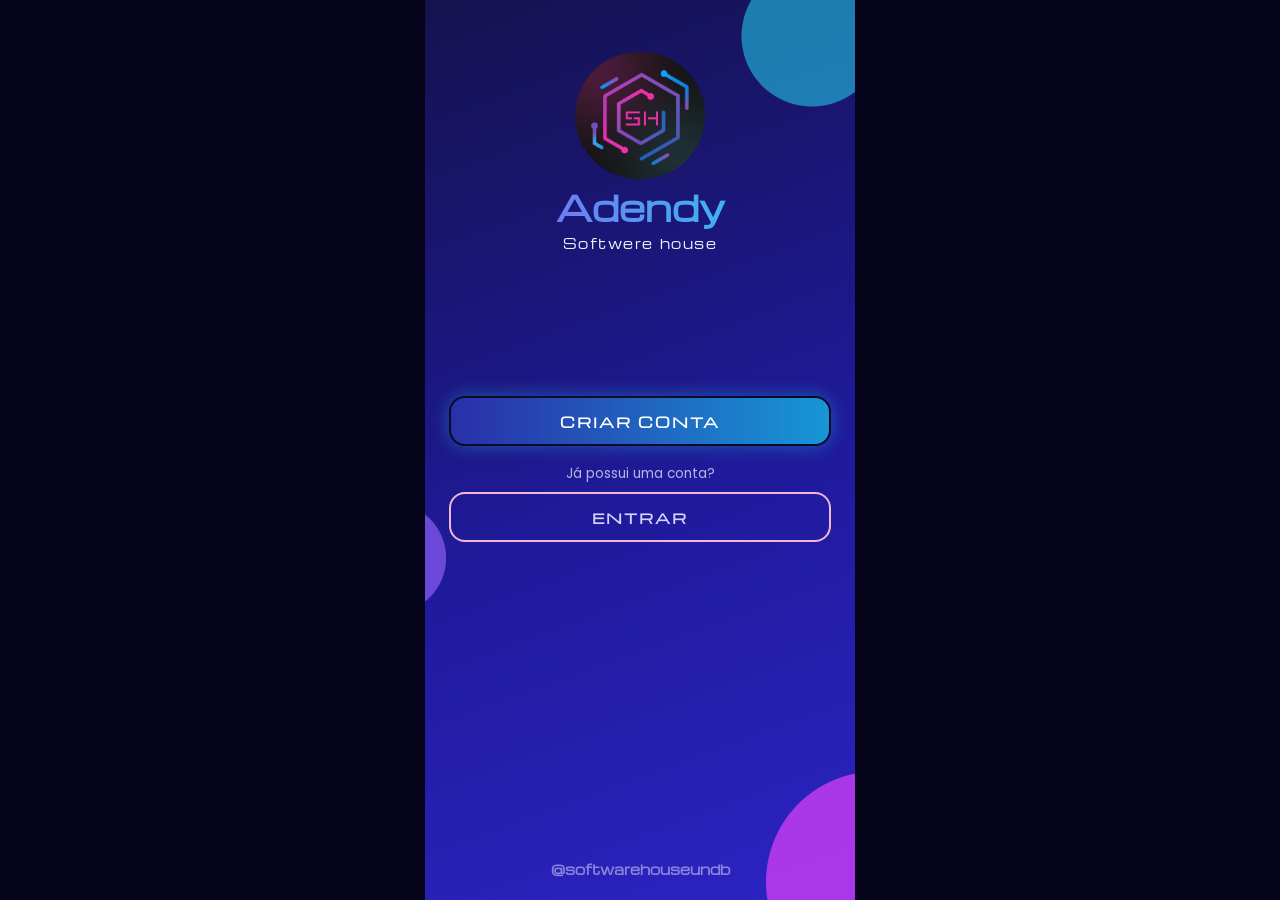
==== commit 8c3faa32: "Merge branch 'main' into Create_requirements.txt" ====
--- a/frontend/index.html
+++ b/frontend/index.html
@@ -1,32 +1,36 @@
 <!DOCTYPE html>
 <html lang="pt-br">
-
 <head>
     <meta charset="UTF-8">
     <meta name="viewport" content="width=device-width, initial-scale=1.0">
-    <title>AgendaSH</title>
+    <title>Início · AgendaSH</title>
     <link rel="stylesheet" href="style.css">
 </head>
-
 <body>
-    <div class="card">
-        <h2>AgendaSH</h2>
-        <p id="boasVindas"></p>
-        <!-- Módulos: cada um vira uma página em src/modules/<modulo>/pages (ver docs/TASKS.md) -->
-        <p>Salas · Reuniões · Convites · Usuários</p>
-        <p>(em construção pela equipe)</p>
-        <button type="button" id="btnSair">Sair</button>
+<main class="app escuro">
+    <div class="topo">
+        <div>
+            <h1 class="ola">Olá! <b id="nome"></b></h1>
+            <p class="sub">Organize suas reuniões de forma simples,<br>rápida e eficiente.</p>
+        </div>
+        <span id="avatar"></span>
     </div>
-    <script src="src/core/api.js"></script>
-    <script>
-        const u = usuarioLogado();
-        if (!u) location.href = "login.html";
-        else document.getElementById("boasVindas").textContent = "Olá, " + u.nome + "!";
-        document.getElementById("btnSair").onclick = () => {
-            localStorage.removeItem("usuario");
-            location.href = "login.html";
-        };
-    </script>
+    <div class="secao"><h2>Próximas reuniões</h2><p>Acompanhe e gerencie seus compromissos</p></div>
+    <div id="lista"><p class="vazio">Carregando...</p></div>
+</main>
+<script src="src/core/api.js"></script>
+<script src="src/shared/app.js"></script>
+<script>
+    const u = exigirLogin();
+    document.getElementById("nome").textContent = primeiroNome(u) + "!";
+    document.getElementById("avatar").innerHTML = avatarHtml(u);
+    renderNav("inicio");
+    minhasReunioes(u).then((rs) => {
+        const futuras = rs.filter((r) => r.fim >= new Date()).slice(0, 5);
+        document.getElementById("lista").innerHTML = futuras.length
+            ? futuras.map((r) => cartaoReuniao(r, u)).join("")
+            : '<p class="vazio">Nenhuma reunião marcada.<br>Toque no + para agendar.</p>';
+    }).catch((e) => (document.getElementById("lista").innerHTML = '<p class="vazio">' + esc(e.message) + "</p>"));
+</script>
 </body>
-
 </html>
--- a/frontend/style.css
+++ b/frontend/style.css
@@ -1,98 +1,171 @@
-body {
-    display: flex;
-    border-radius: 11%;
-    background: linear-gradient(130deg, black, purple, rgb(104, 8, 159), black, rgb(197, 11, 154));
-    justify-content: center;
-    align-items: center;
-    min-height: 100vh;
-    
-}
-.card {
-    box-sizing: border-box;
-    border: 10cap;
-    border-radius: 20px;
-    background: linear-gradient(120deg, purple, rgb(135, 64, 211), rgb(63, 7, 84));
-    padding: 20px;
-    height: 425px;
-    width: 500px;
-    text-align: center;
-    font-style: normal;
-    font-family: sans-serif;
-    font-size: larger;
-    color: #dedede;
-    border: 2px solid rgba(255, 255, 255, 0.418);
+@import url('https://fonts.googleapis.com/css2?family=Michroma&family=Poppins:wght@300;400;500;600&family=Oswald:wght@500;600&display=swap');
+
+:root {
+    --bg: #0b0a2a;
+    --azul: #2a1fb0;
+    --roxo: #8b5cf6;
+    --ciano: #22d3ee;
+    --rosa: #e040fb;
+    --texto: #f3f1ff;
+    --suave: #b9b4e8;
+    --vidro: rgba(255, 255, 255, 0.12);
+    --grad: linear-gradient(90deg, #8b5cf6, #22d3ee);
 }
 
-.cardLogin {
-    box-sizing: border-box;
-    border: 10cap;
-    border-radius: 20px;
-    background: linear-gradient(120deg, purple, rgb(135, 64, 211), rgb(63, 7, 84));
-    padding: 21px;
-    height: 360px;
-    width: 500px;
-    text-align: center;
-    font-family: Impact, Haettenschweiler, 'Arial Narrow Bold', sans-serif;
-    font-style: normal;
-    font-size: larger;
-    color: #dedede;
-    border: 2px solid rgba(255, 255, 255, 0.418);
-    justify-content: column;
+* { box-sizing: border-box; }
+
+html, body { margin: 0; min-height: 100%; }
+
+body {
+    font-family: 'Poppins', sans-serif;
+    color: var(--texto);
+    background: #05041a;
+    display: flex;
+    justify-content: center;
 }
 
-/*  o logo da sh
-
-.logoSh {
-    height: 210px;
-    width: 210px;
-    border: 2px solid rgba(255, 255, 255, 0.418);
-    border-radius: 50%;
-
-}*/
-
-.cardLogin input {
-    border-radius: 5px;
-    outline: none;
-    align-items: center;
-
+/* "celular" central: no desktop vira uma coluna de 430px */
+.app {
+    position: relative;
+    width: 100%;
+    max-width: 430px;
+    min-height: 100vh;
+    overflow: hidden;
+    background:
+        radial-gradient(circle at 90% 4%, rgba(34, 211, 238, 0.55) 0 70px, transparent 71px),
+        radial-gradient(circle at 105% 98%, rgba(224, 64, 251, 0.7) 0 110px, transparent 111px),
+        radial-gradient(circle at -8% 62%, rgba(139, 92, 246, 0.7) 0 55px, transparent 56px),
+        linear-gradient(160deg, #15124f 0%, #1f1a9a 55%, #2b24c4 100%);
+    padding: 28px 24px 120px;
 }
 
-.cardLogin i {
-    position: absolute;
-    translate: calc(-10);
-    color: rgb(207, 203, 203);
+.app.escuro {
+    background:
+        radial-gradient(circle at 85% 12%, rgba(139, 92, 246, 0.45) 0 120px, transparent 121px),
+        radial-gradient(circle at 10% 70%, rgba(34, 211, 238, 0.25) 0 150px, transparent 151px),
+        linear-gradient(180deg, #02020f 0%, #0b0a3d 100%);
 }
 
+/* ---------- telas de entrada ---------- */
+.logo { text-align: center; margin: 24px 0 8px; }
+.logo img { width: 130px; height: auto; display: block; margin: 0 auto 4px; }
+.logo h1 {
+    margin: 0; font-family: 'Michroma', sans-serif; font-size: 2.1rem;
+    background: var(--grad); -webkit-background-clip: text; background-clip: text; color: transparent;
+}
+.logo span { font-family: 'Michroma', sans-serif; font-size: .8rem; letter-spacing: .12em; }
 
-.Bcadastro {
-    box-sizing: border-box;
-    border-radius: 2px;
-    font-family: sans-serif;
-    font-size: medium;
+.campo { margin-bottom: 14px; }
+.campo label { display: block; font-size: .72rem; letter-spacing: .15em; text-transform: uppercase; margin: 0 0 6px 10px; }
+.campo input, .campo select {
+    width: 100%; height: 46px; border: 0; border-radius: 16px; padding: 0 16px;
+    background: rgba(255, 255, 255, 0.35); color: #fff; font: 400 .95rem 'Poppins', sans-serif; outline: none;
 }
+.campo input::placeholder { color: rgba(255, 255, 255, .7); }
+.campo input:focus, .campo select:focus { box-shadow: 0 0 0 2px var(--ciano); }
 
-/* parte de "não tem conta" na Aba entrar*/
-.criarElembrar {
-    font-family: sans-serif;
-    font-style: normal;
-   background: transparent;
-   color: #fff;
-   border-color: #dedede;
+.btn {
+    display: block; width: 100%; height: 50px; border-radius: 16px; cursor: pointer; text-align: center; text-decoration: none;
+    font: 600 .85rem 'Michroma', sans-serif; letter-spacing: .15em; text-transform: uppercase; line-height: 48px;
+    color: #fff; background: transparent; border: 2px solid rgba(255, 255, 255, .85); margin-top: 8px;
 }
+.btn.cheio { background: linear-gradient(90deg, #2a2fa8, #1796d6); border-color: #0a0a2a; box-shadow: 0 0 18px rgba(34, 211, 238, .35); }
+.btn.rosa { border-color: #f4b6d8; color: #d9d4ff; }
+.btn:disabled { opacity: .6; cursor: wait; }
 
-.formEsqueciSenha {
+.msg { min-height: 20px; margin: 10px 4px 0; font-size: .82rem; color: #ffb3b3; text-align: center; }
+.msg.ok { color: #9af0b8; }
+.link { display: block; text-align: center; color: var(--suave); font-size: .8rem; margin-top: 14px; text-decoration: none; }
+.link:hover { color: #fff; }
+.rodape { position: absolute; bottom: 22px; left: 0; right: 0; text-align: center; color: rgba(255, 255, 255, .45); font: 600 .8rem 'Michroma', sans-serif; }
 
-    box-sizing: border-box;
-    border: 10cap;
-    border-radius: 20px;
-    background: linear-gradient(120deg, purple, rgb(135, 64, 211), rgb(63, 7, 84));
-    padding: 21px;
-    height: 360px;
-    width: 500px;
-    text-align: center;
-    font-family: sans-serif;
-    font-style: normal;
-    font-size: larger;
-    color: #dedede;
-    border: 2px solid rgba(255, 255, 255, 0.418);
-}+.boas-vindas { margin-top: 140px; }
+.boas-vindas p { text-align: center; color: var(--suave); font-size: .85rem; margin: 18px 0 4px; }
+
+/* ---------- topo das telas internas ---------- */
+.topo { display: flex; align-items: flex-start; justify-content: space-between; gap: 12px; margin-bottom: 18px; }
+.ola { font: 600 2rem 'Michroma', sans-serif; margin: 0; }
+.ola b { background: var(--grad); -webkit-background-clip: text; background-clip: text; color: transparent; font-size: 2.3rem; }
+.sub { font-size: .8rem; color: var(--suave); margin: 4px 0 0; }
+
+.titulo { font: 600 1.7rem 'Michroma', sans-serif; margin: 0; padding-left: 12px; border-left: 4px solid var(--rosa);
+    background: linear-gradient(90deg, #a78bfa, #22d3ee); -webkit-background-clip: text; background-clip: text; color: transparent; }
+
+.avatar {
+    flex: none; width: 62px; height: 62px; border-radius: 50%; display: grid; place-items: center; position: relative;
+    font: 600 1.4rem 'Michroma', sans-serif; color: #fff; text-decoration: none;
+    background: linear-gradient(135deg, #8b5cf6, #22d3ee); border: 3px solid #b9a6ff; box-shadow: 0 0 14px rgba(139, 92, 246, .8);
+}
+.avatar::after { content: ''; position: absolute; right: 0; bottom: 2px; width: 14px; height: 14px; border-radius: 50%; background: #22c55e; border: 2px solid #0b0a2a; }
+.avatar.grande { width: 110px; height: 110px; font-size: 2.6rem; margin: 20px auto 0; border-width: 4px; }
+
+.secao { margin: 34px 0 14px; padding-left: 10px; border-left: 4px solid var(--rosa); }
+.secao h2 { margin: 0; font: 600 .85rem 'Michroma', sans-serif; letter-spacing: .08em; text-transform: uppercase; }
+.secao p { margin: 2px 0 0; font-size: .78rem; color: var(--suave); }
+
+/* ---------- cartões de reunião ---------- */
+.reuniao {
+    display: flex; gap: 14px; align-items: center; padding: 16px; margin-bottom: 14px; border-radius: 22px; position: relative;
+    background: linear-gradient(135deg, rgba(40, 20, 200, .95), rgba(30, 20, 150, .95));
+    border: 2px solid var(--rosa); box-shadow: 0 0 16px rgba(224, 64, 251, .45);
+}
+.reuniao:nth-child(3n+2) { border-color: var(--ciano); box-shadow: 0 0 16px rgba(34, 211, 238, .4); }
+.reuniao:nth-child(3n) { border-color: #5b4bd6; box-shadow: none; }
+.reuniao .icone { flex: none; width: 56px; height: 56px; border-radius: 50%; background: #0c0c25; display: grid; place-items: center; }
+.reuniao .icone svg { width: 30px; height: 30px; }
+.reuniao .info { flex: 1; min-width: 0; border-left: 3px solid var(--ciano); padding-left: 12px; }
+.reuniao h3 { margin: 0 0 6px; font: 600 .95rem 'Michroma', sans-serif; white-space: nowrap; overflow: hidden; text-overflow: ellipsis; }
+.reuniao .linha { font-size: .82rem; color: #e6e2ff; margin: 3px 0; white-space: nowrap; overflow: hidden; text-overflow: ellipsis; }
+.reuniao .excluir { flex: none; background: none; border: 0; color: #ffb3b3; font-size: 1.3rem; cursor: pointer; }
+.vazio { text-align: center; color: var(--suave); font-size: .9rem; padding: 30px 10px; }
+
+/* ---------- calendário ---------- */
+.cal { background: rgba(20, 20, 50, .75); border: 1px solid rgba(255, 255, 255, .3); border-radius: 20px; padding: 14px; margin-top: 22px; }
+.cal-topo { display: flex; align-items: center; justify-content: space-between; margin-bottom: 10px; }
+.cal-topo h2 { margin: 0; font: 400 1.25rem 'Poppins', sans-serif; text-transform: capitalize; }
+.cal-topo button { width: 36px; height: 36px; border-radius: 10px; border: 1px solid rgba(255, 255, 255, .4); background: rgba(255, 255, 255, .1); color: #fff; font-size: 1.1rem; cursor: pointer; }
+.cal-grade { display: grid; grid-template-columns: repeat(7, 1fr); gap: 4px; text-align: center; }
+.cal-grade .dow { font: 600 .68rem 'Oswald', sans-serif; letter-spacing: .05em; padding: 4px 0 8px; }
+.cal-grade .dia { font: 600 .95rem 'Oswald', sans-serif; padding: 8px 0; border-radius: 10px; cursor: pointer; border: 0; background: none; color: #fff; position: relative; }
+.cal-grade .dia.fora { color: rgba(255, 255, 255, .25); cursor: default; }
+.cal-grade .dia.hoje { outline: 1px solid var(--ciano); }
+.cal-grade .dia.sel { background: linear-gradient(135deg, #8b5cf6, #22d3ee); box-shadow: 0 0 10px rgba(139, 92, 246, .8); }
+.cal-grade .dia.tem::after { content: ''; position: absolute; left: 50%; bottom: 2px; width: 5px; height: 5px; margin-left: -2.5px; border-radius: 50%; background: var(--rosa); }
+
+.form-reuniao { display: grid; grid-template-columns: 1fr 1fr; gap: 14px 18px; margin-top: 22px; }
+.form-reuniao .campo { margin: 0; }
+.form-reuniao .campo input, .form-reuniao .campo select { background: rgba(20, 30, 80, .55); border: 1px solid rgba(255, 255, 255, .5); border-radius: 10px; height: 44px; }
+.form-reuniao .campo select option { color: #000; }
+.form-reuniao .campo label { font-size: .65rem; letter-spacing: .02em; text-transform: none; margin-left: 4px; color: #ddd; }
+.form-reuniao .campo input[type=time] { font: 600 1.2rem 'Oswald', sans-serif; letter-spacing: .05em; }
+.form-reuniao .btn { grid-column: 1 / -1; width: 70%; margin: 8px auto 0; height: 46px; line-height: 44px; border-radius: 10px;
+    font: 600 .85rem 'Poppins', sans-serif; letter-spacing: 0; text-transform: none; background: rgba(30, 60, 140, .6); border: 1px solid #7fb4ff; }
+
+/* ---------- perfil ---------- */
+.nome-grande { text-align: center; font: 600 2rem 'Michroma', sans-serif; margin: 8px 0 2px; background: var(--grad); -webkit-background-clip: text; background-clip: text; color: transparent; }
+.nome-completo { text-align: center; font-size: .85rem; font-weight: 600; margin: 0 0 24px; }
+.painel { background: rgba(40, 60, 190, .35); border: 2px solid #5de3ff; border-radius: 24px; padding: 16px 18px; margin-bottom: 18px; box-shadow: 0 0 18px rgba(34, 211, 238, .3); backdrop-filter: blur(6px); }
+.painel h3 { margin: 0 0 8px; font: 600 1rem 'Michroma', sans-serif; }
+.painel .item { padding: 10px 0; border-bottom: 1px solid rgba(255, 255, 255, .35); }
+.painel .item:last-child { border-bottom: 0; }
+.painel .item small { display: block; font-size: .65rem; color: var(--suave); }
+.painel .item span { font-size: .9rem; word-break: break-all; }
+.painel .acao { display: flex; justify-content: space-between; align-items: center; width: 100%; padding: 14px 0; background: none; border: 0; border-bottom: 1px solid rgba(255, 255, 255, .35); color: #fff; font: 400 .9rem 'Poppins', sans-serif; cursor: pointer; text-align: left; }
+.painel .acao:last-child { border-bottom: 0; }
+.painel .acao i { color: var(--ciano); font-style: normal; }
+.painel .campo input { background: rgba(20, 30, 80, .55); border: 1px solid rgba(255, 255, 255, .5); }
+
+/* ---------- barra de navegação ---------- */
+.nav {
+    position: fixed; bottom: 10px; left: 50%; transform: translateX(-50%); width: calc(100% - 20px); max-width: 410px; height: 62px; z-index: 10;
+    display: flex; align-items: center; justify-content: space-around; border-radius: 40px;
+    background: rgba(25, 20, 110, .85); border: 2px solid #7a5cff; box-shadow: 0 0 18px rgba(122, 92, 255, .6); backdrop-filter: blur(8px);
+}
+.nav a { display: flex; flex-direction: column; align-items: center; gap: 2px; color: #cfc8ff; text-decoration: none; font-size: .55rem; width: 56px; }
+.nav a svg { width: 26px; height: 26px; }
+.nav a.ativo { color: #fff; }
+.nav a.ativo svg { filter: drop-shadow(0 0 5px #22d3ee); }
+.nav .mais { width: 66px; height: 66px; margin-top: -22px; border-radius: 50%; display: grid; place-items: center; background: radial-gradient(circle, #1b1f8f, #0a0a40); border: 3px solid #7a5cff; box-shadow: 0 0 18px #8b5cf6; }
+.nav .mais svg { width: 38px; height: 38px; }
+
+.dica { margin: 6px 6px 0; font-size: .68rem; color: var(--suave); line-height: 1.3; }
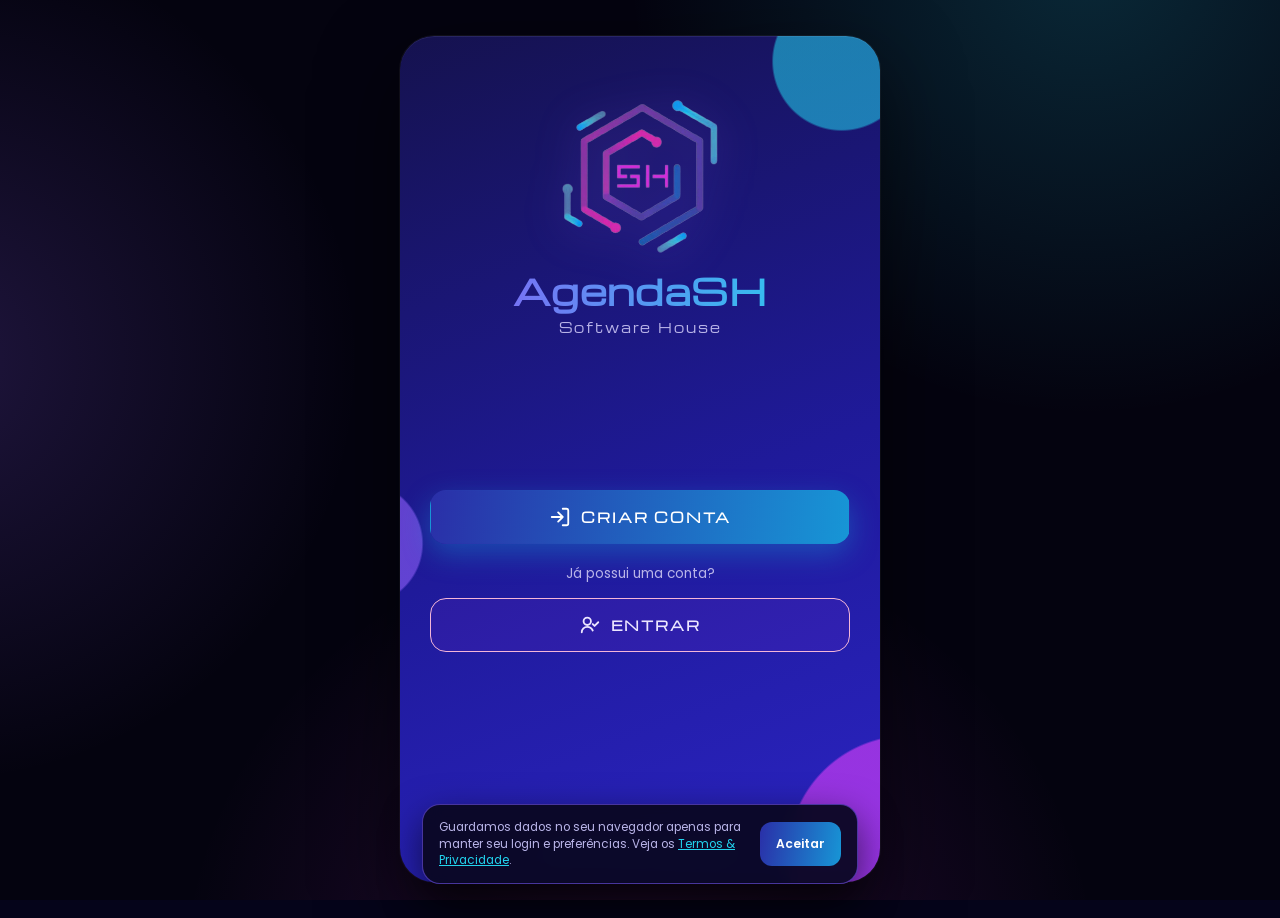
==== commit 2284db71: "feat: segurança (IDOR) + redesign do front fiel ao protótipo Segurança - Corrige IDOR em reuniões, e" ====
--- a/frontend/index.html
+++ b/frontend/index.html
@@ -4,6 +4,12 @@
     <meta charset="UTF-8">
     <meta name="viewport" content="width=device-width, initial-scale=1.0">
     <title>Início · AgendaSH</title>
+    <meta name="description" content="AgendaSH — agendamento interno de reuniões da Software House (UNDB).">
+    <meta name="theme-color" content="#0b0a2a">
+    <link rel="icon" type="image/svg+xml" href="favicon.svg">
+    <link rel="icon" type="image/png" sizes="64x64" href="img/favicon-badge.png">
+    <link rel="apple-touch-icon" href="img/apple-touch-icon.png">
+    <link rel="manifest" href="manifest.webmanifest">
     <link rel="stylesheet" href="style.css">
 </head>
 <body>
@@ -32,5 +38,7 @@
             : '<p class="vazio">Nenhuma reunião marcada.<br>Toque no + para agendar.</p>';
     }).catch((e) => (document.getElementById("lista").innerHTML = '<p class="vazio">' + esc(e.message) + "</p>"));
 </script>
+<script src="src/shared/cookies.js"></script>
+<script src="src/shared/efeitos.js" defer></script>
 </body>
 </html>
--- a/frontend/style.css
+++ b/frontend/style.css
@@ -1,171 +1,499 @@
-@import url('https://fonts.googleapis.com/css2?family=Michroma&family=Poppins:wght@300;400;500;600&family=Oswald:wght@500;600&display=swap');
-
+/* ====================================================================
+   AgendaSH — Software House · Design system (fiel ao protótipo)
+   Linguagem: dark neo-glass + aurora · azul → violeta → ciano → magenta
+   Fontes locais, responsivo (celular / tablet / PC), reduced-motion.
+   ==================================================================== */
+
+/* -------- Fontes (hospedadas localmente, sem Google Fonts) -------- */
+@font-face { font-family: 'Michroma'; font-style: normal; font-weight: 400; font-display: swap; src: url('fonts/michroma-400.woff2') format('woff2'); }
+@font-face { font-family: 'Poppins'; font-style: normal; font-weight: 300; font-display: swap; src: url('fonts/poppins-300.woff2') format('woff2'); }
+@font-face { font-family: 'Poppins'; font-style: normal; font-weight: 400; font-display: swap; src: url('fonts/poppins-400.woff2') format('woff2'); }
+@font-face { font-family: 'Poppins'; font-style: normal; font-weight: 500; font-display: swap; src: url('fonts/poppins-500.woff2') format('woff2'); }
+@font-face { font-family: 'Poppins'; font-style: normal; font-weight: 600; font-display: swap; src: url('fonts/poppins-600.woff2') format('woff2'); }
+@font-face { font-family: 'Oswald'; font-style: normal; font-weight: 500; font-display: swap; src: url('fonts/oswald-500.woff2') format('woff2'); }
+@font-face { font-family: 'Oswald'; font-style: normal; font-weight: 600; font-display: swap; src: url('fonts/oswald-600.woff2') format('woff2'); }
+
+/* -------- Tokens -------- */
 :root {
-    --bg: #0b0a2a;
-    --azul: #2a1fb0;
+    --ciano: #22d3ee;
     --roxo: #8b5cf6;
-    --ciano: #22d3ee;
+    --azul: #2a2fb0;
     --rosa: #e040fb;
+    --indigo: #1f1a9a;
+
     --texto: #f3f1ff;
     --suave: #b9b4e8;
-    --vidro: rgba(255, 255, 255, 0.12);
+    --suave-2: #9a93d6;
+
     --grad: linear-gradient(90deg, #8b5cf6, #22d3ee);
+    --grad-borda: linear-gradient(135deg, #22d3ee, #8b5cf6 48%, #e040fb);
+    --grad-cheio: linear-gradient(100deg, #2a2fa8, #1796d6);
+
+    --vidro: rgba(255, 255, 255, 0.10);
+    --vidro-forte: rgba(40, 60, 190, 0.28);
+    --borda-suave: rgba(255, 255, 255, 0.14);
+
+    --r-card: 26px;
+    --r-campo: 18px;
+    --r-btn: 16px;
+
+    --sombra-glow: 0 14px 44px rgba(34, 211, 238, 0.22);
+    --ease: cubic-bezier(0.16, 1, 0.3, 1);
+
+    /* largura do "app" (frame central no desktop/tablet) */
+    --app-w: 460px;
 }
 
 * { box-sizing: border-box; }
-
+html { -webkit-text-size-adjust: 100%; }
 html, body { margin: 0; min-height: 100%; }
 
 body {
-    font-family: 'Poppins', sans-serif;
+    font-family: 'Poppins', system-ui, sans-serif;
     color: var(--texto);
     background: #05041a;
     display: flex;
     justify-content: center;
-}
-
-/* "celular" central: no desktop vira uma coluna de 430px */
+    min-height: 100dvh;
+    overflow-x: hidden;
+    -webkit-font-smoothing: antialiased;
+    -moz-osx-font-smoothing: grayscale;
+}
+
+/* Fundo ambiente atrás do app (aparece no tablet/desktop, quando sobra viewport) */
+body::before {
+    content: "";
+    position: fixed;
+    inset: 0;
+    z-index: -1;
+    background:
+        radial-gradient(60vw 60vw at 85% -5%, rgba(34, 211, 238, 0.18), transparent 60%),
+        radial-gradient(55vw 55vw at -5% 40%, rgba(139, 92, 246, 0.20), transparent 60%),
+        radial-gradient(60vw 60vw at 50% 110%, rgba(224, 64, 251, 0.16), transparent 60%),
+        #04030f;
+}
+
+::selection { background: rgba(34, 211, 238, 0.35); color: #fff; }
+::-webkit-scrollbar { width: 10px; }
+::-webkit-scrollbar-thumb { background: linear-gradient(#5b4bd6, #22d3ee); border-radius: 10px; border: 2px solid transparent; background-clip: content-box; }
+
+/* "celular" central: fluido no mobile, frame centralizado no tablet/PC */
 .app {
     position: relative;
     width: 100%;
-    max-width: 430px;
-    min-height: 100vh;
+    max-width: var(--app-w);
+    min-height: 100dvh;
     overflow: hidden;
+    padding: clamp(24px, 6vw, 34px) clamp(20px, 5vw, 30px) 128px;
     background:
-        radial-gradient(circle at 90% 4%, rgba(34, 211, 238, 0.55) 0 70px, transparent 71px),
-        radial-gradient(circle at 105% 98%, rgba(224, 64, 251, 0.7) 0 110px, transparent 111px),
-        radial-gradient(circle at -8% 62%, rgba(139, 92, 246, 0.7) 0 55px, transparent 56px),
+        radial-gradient(circle at 92% 3%, rgba(34, 211, 238, 0.55) 0 68px, transparent 70px),
+        radial-gradient(circle at 106% 97%, rgba(224, 64, 251, 0.6) 0 120px, transparent 122px),
+        radial-gradient(circle at -8% 60%, rgba(139, 92, 246, 0.62) 0 60px, transparent 62px),
         linear-gradient(160deg, #15124f 0%, #1f1a9a 55%, #2b24c4 100%);
-    padding: 28px 24px 120px;
-}
-
+}
+
+/* telas internas: quase preto + aurora */
 .app.escuro {
+    background: linear-gradient(180deg, #050414 0%, #0a0926 100%);
+}
+.app.escuro::before {
+    content: "";
+    position: absolute;
+    top: -8%;
+    left: -20%;
+    right: -20%;
+    height: 72%;
+    z-index: 0;
+    pointer-events: none;
     background:
-        radial-gradient(circle at 85% 12%, rgba(139, 92, 246, 0.45) 0 120px, transparent 121px),
-        radial-gradient(circle at 10% 70%, rgba(34, 211, 238, 0.25) 0 150px, transparent 151px),
-        linear-gradient(180deg, #02020f 0%, #0b0a3d 100%);
-}
-
-/* ---------- telas de entrada ---------- */
-.logo { text-align: center; margin: 24px 0 8px; }
-.logo img { width: 130px; height: auto; display: block; margin: 0 auto 4px; }
+        radial-gradient(42% 60% at 32% 30%, rgba(139, 92, 246, 0.55), transparent 70%),
+        radial-gradient(40% 55% at 70% 20%, rgba(34, 211, 238, 0.42), transparent 70%),
+        radial-gradient(48% 60% at 55% 48%, rgba(224, 64, 251, 0.40), transparent 72%),
+        radial-gradient(30% 40% at 18% 52%, rgba(99, 102, 241, 0.40), transparent 70%);
+    filter: blur(42px) saturate(130%);
+    opacity: 0.9;
+    animation: aurora 16s var(--ease) infinite alternate;
+}
+@keyframes aurora {
+    0%   { transform: translate3d(0, 0, 0) scale(1); }
+    100% { transform: translate3d(0, 14px, 0) scale(1.08); }
+}
+.app.escuro > * { position: relative; z-index: 1; }
+
+/* ---------------- telas de entrada (logo / auth / welcome) ---------------- */
+.hero-badge { text-align: center; margin: 6px 0 -4px; }
+.hero-badge img {
+    width: clamp(78px, 22vw, 96px); height: auto; border-radius: 24px; display: inline-block;
+    filter: drop-shadow(0 12px 30px rgba(34, 211, 238, 0.38));
+    animation: flutua 4.8s var(--ease) infinite;
+}
+@keyframes flutua { 0%, 100% { transform: translateY(0); } 50% { transform: translateY(-7px); } }
+
+.logo { text-align: center; margin: clamp(14px, 4vw, 24px) 0 10px; }
+.logo img { width: clamp(128px, 38vw, 168px); height: auto; display: block; margin: 0 auto 6px; filter: drop-shadow(0 6px 22px rgba(139, 92, 246, 0.4)); }
 .logo h1 {
-    margin: 0; font-family: 'Michroma', sans-serif; font-size: 2.1rem;
+    margin: 0; font-family: 'Michroma', sans-serif; font-size: clamp(1.8rem, 7vw, 2.2rem); letter-spacing: .02em;
     background: var(--grad); -webkit-background-clip: text; background-clip: text; color: transparent;
 }
-.logo span { font-family: 'Michroma', sans-serif; font-size: .8rem; letter-spacing: .12em; }
-
-.campo { margin-bottom: 14px; }
-.campo label { display: block; font-size: .72rem; letter-spacing: .15em; text-transform: uppercase; margin: 0 0 6px 10px; }
+.logo span { font-family: 'Michroma', sans-serif; font-size: clamp(.7rem, 2.6vw, .82rem); letter-spacing: .14em; color: var(--suave); }
+
+/* campos */
+.campo { margin-bottom: 15px; }
+.campo label { display: block; font-size: .72rem; letter-spacing: .15em; text-transform: uppercase; margin: 0 0 7px 6px; color: var(--suave); }
 .campo input, .campo select {
-    width: 100%; height: 46px; border: 0; border-radius: 16px; padding: 0 16px;
-    background: rgba(255, 255, 255, 0.35); color: #fff; font: 400 .95rem 'Poppins', sans-serif; outline: none;
-}
-.campo input::placeholder { color: rgba(255, 255, 255, .7); }
-.campo input:focus, .campo select:focus { box-shadow: 0 0 0 2px var(--ciano); }
-
+    width: 100%; height: 52px; border: 1px solid var(--borda-suave); border-radius: var(--r-campo); padding: 0 16px;
+    background: rgba(255, 255, 255, 0.12); color: #fff; font: 400 16px 'Poppins', sans-serif; outline: none;
+    transition: border-color .18s var(--ease), box-shadow .18s var(--ease), background .18s var(--ease);
+    backdrop-filter: blur(4px);
+}
+.campo input::placeholder { color: rgba(255, 255, 255, .55); }
+.campo input:focus, .campo select:focus { border-color: var(--ciano); box-shadow: 0 0 0 3px rgba(34, 211, 238, .28); background: rgba(255, 255, 255, 0.16); }
+
+/* ícones glow dentro dos campos */
+.campo.ico input, .campo.ico select { padding-left: 50px; background-repeat: no-repeat; background-position: 14px center; background-size: 22px 22px; }
+.campo.ico-email input { background-image: url("img/email.webp"); }
+.campo.ico-senha  input { background-image: url("img/lock.webp"); }
+.campo.ico-user   input { background-image: url("img/user.webp"); }
+.campo.ico-cod    input { background-image: url("img/help.webp"); }
+
+/* botões */
 .btn {
-    display: block; width: 100%; height: 50px; border-radius: 16px; cursor: pointer; text-align: center; text-decoration: none;
-    font: 600 .85rem 'Michroma', sans-serif; letter-spacing: .15em; text-transform: uppercase; line-height: 48px;
-    color: #fff; background: transparent; border: 2px solid rgba(255, 255, 255, .85); margin-top: 8px;
-}
-.btn.cheio { background: linear-gradient(90deg, #2a2fa8, #1796d6); border-color: #0a0a2a; box-shadow: 0 0 18px rgba(34, 211, 238, .35); }
-.btn.rosa { border-color: #f4b6d8; color: #d9d4ff; }
-.btn:disabled { opacity: .6; cursor: wait; }
-
-.msg { min-height: 20px; margin: 10px 4px 0; font-size: .82rem; color: #ffb3b3; text-align: center; }
+    display: flex; align-items: center; justify-content: center; gap: 10px;
+    width: 100%; min-height: 54px; border-radius: var(--r-btn); cursor: pointer; text-decoration: none;
+    font: 600 .82rem 'Michroma', sans-serif; letter-spacing: .14em; text-transform: uppercase;
+    color: #fff; background: rgba(255, 255, 255, 0.04); border: 1.5px solid rgba(255, 255, 255, .8); margin-top: 10px;
+    transition: transform .14s var(--ease), box-shadow .2s var(--ease), background .2s var(--ease);
+    -webkit-tap-highlight-color: transparent;
+}
+.btn svg { width: 22px; height: 22px; flex: none; }
+.btn:hover { box-shadow: 0 0 20px rgba(34, 211, 238, .25); }
+.btn:active { transform: scale(.98); }
+.btn.cheio { background: var(--grad-cheio); border-color: transparent; box-shadow: 0 10px 28px rgba(23, 150, 214, .4); }
+.btn.cheio:hover { box-shadow: 0 12px 34px rgba(34, 211, 238, .5); }
+.btn.rosa { border-color: #f4b6d8; color: #ece6ff; background: rgba(224, 64, 251, .06); }
+.btn.rosa:hover { box-shadow: 0 0 20px rgba(224, 64, 251, .3); }
+.btn:disabled { opacity: .55; cursor: wait; transform: none; }
+
+.msg { min-height: 20px; margin: 12px 4px 0; font-size: .82rem; color: #ffb3c0; text-align: center; }
 .msg.ok { color: #9af0b8; }
-.link { display: block; text-align: center; color: var(--suave); font-size: .8rem; margin-top: 14px; text-decoration: none; }
+.link { display: block; text-align: center; color: var(--suave); font-size: .8rem; margin-top: 16px; text-decoration: none; transition: color .15s; }
 .link:hover { color: #fff; }
-.rodape { position: absolute; bottom: 22px; left: 0; right: 0; text-align: center; color: rgba(255, 255, 255, .45); font: 600 .8rem 'Michroma', sans-serif; }
-
-.boas-vindas { margin-top: 140px; }
-.boas-vindas p { text-align: center; color: var(--suave); font-size: .85rem; margin: 18px 0 4px; }
-
-/* ---------- topo das telas internas ---------- */
-.topo { display: flex; align-items: flex-start; justify-content: space-between; gap: 12px; margin-bottom: 18px; }
-.ola { font: 600 2rem 'Michroma', sans-serif; margin: 0; }
-.ola b { background: var(--grad); -webkit-background-clip: text; background-clip: text; color: transparent; font-size: 2.3rem; }
-.sub { font-size: .8rem; color: var(--suave); margin: 4px 0 0; }
-
-.titulo { font: 600 1.7rem 'Michroma', sans-serif; margin: 0; padding-left: 12px; border-left: 4px solid var(--rosa);
+.rodape { position: absolute; bottom: 22px; left: 0; right: 0; text-align: center; color: rgba(255, 255, 255, .42); font: 600 .78rem 'Michroma', sans-serif; letter-spacing: .06em; }
+
+.boas-vindas { margin-top: clamp(80px, 22vh, 150px); }
+.boas-vindas .btn { margin-top: 14px; }
+.boas-vindas p { text-align: center; color: var(--suave); font-size: .85rem; margin: 20px 0 2px; }
+
+/* ---------------- topo das telas internas ---------------- */
+.topo { display: flex; align-items: flex-start; justify-content: space-between; gap: 14px; margin-bottom: 8px; }
+.ola { font: 600 clamp(1.7rem, 7.5vw, 2.1rem) 'Michroma', sans-serif; margin: 0; line-height: 1.1; }
+.ola b { background: var(--grad); -webkit-background-clip: text; background-clip: text; color: transparent; }
+.sub { font-size: .82rem; color: var(--suave); margin: 8px 0 0; line-height: 1.45; }
+
+.titulo { font: 600 clamp(1.5rem, 6.5vw, 1.8rem) 'Michroma', sans-serif; margin: 0; padding-left: 14px; border-left: 4px solid transparent;
+    border-image: var(--grad-borda) 1; 
     background: linear-gradient(90deg, #a78bfa, #22d3ee); -webkit-background-clip: text; background-clip: text; color: transparent; }
 
 .avatar {
-    flex: none; width: 62px; height: 62px; border-radius: 50%; display: grid; place-items: center; position: relative;
+    flex: none; width: 60px; height: 60px; border-radius: 50%; display: grid; place-items: center; position: relative;
     font: 600 1.4rem 'Michroma', sans-serif; color: #fff; text-decoration: none;
-    background: linear-gradient(135deg, #8b5cf6, #22d3ee); border: 3px solid #b9a6ff; box-shadow: 0 0 14px rgba(139, 92, 246, .8);
-}
-.avatar::after { content: ''; position: absolute; right: 0; bottom: 2px; width: 14px; height: 14px; border-radius: 50%; background: #22c55e; border: 2px solid #0b0a2a; }
-.avatar.grande { width: 110px; height: 110px; font-size: 2.6rem; margin: 20px auto 0; border-width: 4px; }
-
-.secao { margin: 34px 0 14px; padding-left: 10px; border-left: 4px solid var(--rosa); }
-.secao h2 { margin: 0; font: 600 .85rem 'Michroma', sans-serif; letter-spacing: .08em; text-transform: uppercase; }
-.secao p { margin: 2px 0 0; font-size: .78rem; color: var(--suave); }
-
-/* ---------- cartões de reunião ---------- */
+    background: linear-gradient(135deg, #8b5cf6, #22d3ee); box-shadow: 0 0 0 3px rgba(185, 166, 255, .5), 0 0 18px rgba(139, 92, 246, .7);
+}
+.avatar::after { content: ''; position: absolute; right: 1px; bottom: 3px; width: 14px; height: 14px; border-radius: 50%; background: #22c55e; border: 2px solid #0b0a2a; box-shadow: 0 0 8px #22c55e; }
+.avatar.grande { width: clamp(104px, 30vw, 120px); height: clamp(104px, 30vw, 120px); font-size: 2.6rem; margin: 18px auto 0; box-shadow: 0 0 0 4px rgba(94, 227, 255, .5), 0 0 30px rgba(34, 211, 238, .6); }
+
+.secao { margin: 30px 0 16px; padding-left: 12px; position: relative; }
+.secao::before { content: ""; position: absolute; left: 0; top: 2px; bottom: 2px; width: 4px; border-radius: 4px; background: var(--grad-borda); }
+.secao h2 { margin: 0; font: 600 .9rem 'Michroma', sans-serif; letter-spacing: .06em; text-transform: uppercase; }
+.secao p { margin: 4px 0 0; font-size: .78rem; color: var(--suave); }
+
+/* ---------------- cartões de reunião (borda gradiente glow) ---------------- */
 .reuniao {
-    display: flex; gap: 14px; align-items: center; padding: 16px; margin-bottom: 14px; border-radius: 22px; position: relative;
-    background: linear-gradient(135deg, rgba(40, 20, 200, .95), rgba(30, 20, 150, .95));
-    border: 2px solid var(--rosa); box-shadow: 0 0 16px rgba(224, 64, 251, .45);
-}
-.reuniao:nth-child(3n+2) { border-color: var(--ciano); box-shadow: 0 0 16px rgba(34, 211, 238, .4); }
-.reuniao:nth-child(3n) { border-color: #5b4bd6; box-shadow: none; }
-.reuniao .icone { flex: none; width: 56px; height: 56px; border-radius: 50%; background: #0c0c25; display: grid; place-items: center; }
+    display: flex; gap: 14px; align-items: center; padding: 16px; margin-bottom: 16px; border-radius: var(--r-card); position: relative;
+    background: linear-gradient(135deg, rgba(43, 36, 196, .55), rgba(18, 14, 70, .72));
+    box-shadow: 0 10px 30px rgba(10, 8, 40, .5);
+    isolation: isolate;
+}
+/* anel de borda em gradiente */
+.reuniao::before {
+    content: ""; position: absolute; inset: 0; border-radius: inherit; padding: 1.8px; pointer-events: none;
+    background: var(--grad-borda);
+    -webkit-mask: linear-gradient(#000 0 0) content-box, linear-gradient(#000 0 0);
+    -webkit-mask-composite: xor; mask-composite: exclude;
+}
+.reuniao:nth-child(3n+2)::before { background: linear-gradient(135deg, #e040fb, #8b5cf6 55%, #22d3ee); }
+.reuniao:nth-child(3n)::before   { background: linear-gradient(135deg, #8b5cf6, #6366f1 55%, #22d3ee); }
+.reuniao .icone { flex: none; width: 56px; height: 56px; border-radius: 18px; background: radial-gradient(circle at 50% 35%, #15152e, #090918); display: grid; place-items: center; box-shadow: inset 0 0 0 1px rgba(255,255,255,.06); }
+.reuniao .icone img { width: 42px; height: 42px; filter: drop-shadow(0 4px 10px rgba(99, 102, 241, .5)); }
 .reuniao .icone svg { width: 30px; height: 30px; }
-.reuniao .info { flex: 1; min-width: 0; border-left: 3px solid var(--ciano); padding-left: 12px; }
-.reuniao h3 { margin: 0 0 6px; font: 600 .95rem 'Michroma', sans-serif; white-space: nowrap; overflow: hidden; text-overflow: ellipsis; }
-.reuniao .linha { font-size: .82rem; color: #e6e2ff; margin: 3px 0; white-space: nowrap; overflow: hidden; text-overflow: ellipsis; }
-.reuniao .excluir { flex: none; background: none; border: 0; color: #ffb3b3; font-size: 1.3rem; cursor: pointer; }
-.vazio { text-align: center; color: var(--suave); font-size: .9rem; padding: 30px 10px; }
-
-/* ---------- calendário ---------- */
-.cal { background: rgba(20, 20, 50, .75); border: 1px solid rgba(255, 255, 255, .3); border-radius: 20px; padding: 14px; margin-top: 22px; }
-.cal-topo { display: flex; align-items: center; justify-content: space-between; margin-bottom: 10px; }
-.cal-topo h2 { margin: 0; font: 400 1.25rem 'Poppins', sans-serif; text-transform: capitalize; }
-.cal-topo button { width: 36px; height: 36px; border-radius: 10px; border: 1px solid rgba(255, 255, 255, .4); background: rgba(255, 255, 255, .1); color: #fff; font-size: 1.1rem; cursor: pointer; }
+.reuniao .info { flex: 1; min-width: 0; padding-left: 14px; border-left: 2px solid transparent; border-image: var(--grad-borda) 1; }
+.reuniao h3 { margin: 0 0 8px; font: 600 1rem 'Michroma', sans-serif; white-space: nowrap; overflow: hidden; text-overflow: ellipsis; }
+.reuniao .linha { display: flex; align-items: center; gap: 8px; font-size: .84rem; color: #e6e2ff; margin: 5px 0; white-space: nowrap; overflow: hidden; text-overflow: ellipsis; }
+.reuniao .linha svg { width: 17px; height: 17px; flex: none; }
+.reuniao .linha .loc-ic { filter: drop-shadow(0 0 4px rgba(34,211,238,.5)); }
+.reuniao .excluir { flex: none; width: 40px; height: 40px; display: grid; place-items: center; background: none; border: 0; color: #ff9db0; cursor: pointer; border-radius: 12px; transition: background .15s; }
+.reuniao .excluir:hover { background: rgba(255, 122, 156, .14); }
+.reuniao .excluir svg { width: 20px; height: 20px; }
+.vazio { text-align: center; color: var(--suave); font-size: .9rem; padding: 34px 10px; }
+.selo { display: inline-block; margin-left: 8px; padding: 2px 9px; border-radius: 9px; background: linear-gradient(90deg, #0e7490, #22d3ee); color: #06202a; font: 600 .6rem 'Poppins', sans-serif; vertical-align: middle; letter-spacing: .05em; }
+.reuniao.evento::before { background: linear-gradient(135deg, #22d3ee, #0ea5b7 60%, #6366f1); }
+
+/* ---------------- calendário ---------------- */
+.cal { background: rgba(14, 14, 36, .66); border: 1px solid var(--borda-suave); border-radius: 22px; padding: 16px; margin-top: 22px; backdrop-filter: blur(8px); box-shadow: 0 12px 34px rgba(8, 6, 30, .5); }
+.cal-topo { display: flex; align-items: center; justify-content: space-between; margin-bottom: 12px; }
+.cal-topo h2 { margin: 0; font: 500 1.3rem 'Poppins', sans-serif; text-transform: capitalize; }
+.cal-topo button { width: 40px; height: 40px; border-radius: 12px; border: 1px solid rgba(255, 255, 255, .22); background: rgba(255, 255, 255, .08); color: #fff; font-size: 1.1rem; cursor: pointer; transition: background .15s; }
+.cal-topo button:hover { background: rgba(255, 255, 255, .16); }
 .cal-grade { display: grid; grid-template-columns: repeat(7, 1fr); gap: 4px; text-align: center; }
-.cal-grade .dow { font: 600 .68rem 'Oswald', sans-serif; letter-spacing: .05em; padding: 4px 0 8px; }
-.cal-grade .dia { font: 600 .95rem 'Oswald', sans-serif; padding: 8px 0; border-radius: 10px; cursor: pointer; border: 0; background: none; color: #fff; position: relative; }
-.cal-grade .dia.fora { color: rgba(255, 255, 255, .25); cursor: default; }
-.cal-grade .dia.hoje { outline: 1px solid var(--ciano); }
-.cal-grade .dia.sel { background: linear-gradient(135deg, #8b5cf6, #22d3ee); box-shadow: 0 0 10px rgba(139, 92, 246, .8); }
-.cal-grade .dia.tem::after { content: ''; position: absolute; left: 50%; bottom: 2px; width: 5px; height: 5px; margin-left: -2.5px; border-radius: 50%; background: var(--rosa); }
-
-.form-reuniao { display: grid; grid-template-columns: 1fr 1fr; gap: 14px 18px; margin-top: 22px; }
+.cal-grade .dow { font: 600 .68rem 'Oswald', sans-serif; letter-spacing: .05em; padding: 4px 0 8px; color: var(--suave); }
+.cal-grade .dia { font: 600 .95rem 'Oswald', sans-serif; padding: 10px 0; border-radius: 12px; cursor: pointer; border: 0; background: none; color: #fff; position: relative; transition: background .15s; }
+.cal-grade .dia:hover:not(.fora) { background: rgba(255, 255, 255, .08); }
+.cal-grade .dia.fora { color: rgba(255, 255, 255, .22); cursor: default; }
+.cal-grade .dia.hoje { box-shadow: inset 0 0 0 1px var(--ciano); }
+.cal-grade .dia.sel { background: linear-gradient(135deg, #8b5cf6, #22d3ee); box-shadow: 0 0 14px rgba(139, 92, 246, .8); }
+.cal-grade .dia.tem::after { content: ''; position: absolute; left: 50%; bottom: 3px; width: 5px; height: 5px; margin-left: -2.5px; border-radius: 50%; background: var(--rosa); }
+
+.form-reuniao { display: grid; grid-template-columns: 1fr 1fr; gap: 14px 16px; margin-top: 22px; }
 .form-reuniao .campo { margin: 0; }
-.form-reuniao .campo input, .form-reuniao .campo select { background: rgba(20, 30, 80, .55); border: 1px solid rgba(255, 255, 255, .5); border-radius: 10px; height: 44px; }
+.form-reuniao .campo input, .form-reuniao .campo select { background: rgba(14, 20, 54, .6); border: 1px solid rgba(255, 255, 255, .18); border-radius: 14px; height: 52px; }
 .form-reuniao .campo select option { color: #000; }
-.form-reuniao .campo label { font-size: .65rem; letter-spacing: .02em; text-transform: none; margin-left: 4px; color: #ddd; }
-.form-reuniao .campo input[type=time] { font: 600 1.2rem 'Oswald', sans-serif; letter-spacing: .05em; }
-.form-reuniao .btn { grid-column: 1 / -1; width: 70%; margin: 8px auto 0; height: 46px; line-height: 44px; border-radius: 10px;
-    font: 600 .85rem 'Poppins', sans-serif; letter-spacing: 0; text-transform: none; background: rgba(30, 60, 140, .6); border: 1px solid #7fb4ff; }
-
-/* ---------- perfil ---------- */
-.nome-grande { text-align: center; font: 600 2rem 'Michroma', sans-serif; margin: 8px 0 2px; background: var(--grad); -webkit-background-clip: text; background-clip: text; color: transparent; }
-.nome-completo { text-align: center; font-size: .85rem; font-weight: 600; margin: 0 0 24px; }
-.painel { background: rgba(40, 60, 190, .35); border: 2px solid #5de3ff; border-radius: 24px; padding: 16px 18px; margin-bottom: 18px; box-shadow: 0 0 18px rgba(34, 211, 238, .3); backdrop-filter: blur(6px); }
-.painel h3 { margin: 0 0 8px; font: 600 1rem 'Michroma', sans-serif; }
-.painel .item { padding: 10px 0; border-bottom: 1px solid rgba(255, 255, 255, .35); }
+.form-reuniao .campo label { font-size: .68rem; letter-spacing: .06em; text-transform: uppercase; margin-left: 4px; color: var(--suave); }
+.form-reuniao .campo input[type=time] { font: 600 1.15rem 'Oswald', sans-serif; letter-spacing: .04em; }
+.form-reuniao .campo.larga { grid-column: 1 / -1; }
+.form-reuniao .btn { grid-column: 1 / -1; margin: 6px 0 0; background: var(--grad-cheio); border-color: transparent; text-transform: none; letter-spacing: .02em; font-family: 'Poppins', sans-serif; font-size: .95rem; box-shadow: 0 10px 26px rgba(23, 150, 214, .4); }
+
+/* ---------------- perfil ---------------- */
+.nome-grande { text-align: center; font: 600 clamp(1.7rem, 7vw, 2rem) 'Michroma', sans-serif; margin: 10px 0 2px; background: var(--grad); -webkit-background-clip: text; background-clip: text; color: transparent; }
+.nome-completo { text-align: center; font-size: .85rem; font-weight: 600; color: var(--suave); margin: 0 0 26px; }
+.painel { position: relative; background: var(--vidro-forte); border-radius: 24px; padding: 18px 18px; margin-bottom: 18px; backdrop-filter: blur(8px); box-shadow: 0 14px 36px rgba(8, 6, 30, .45); isolation: isolate; }
+.painel::before { content: ""; position: absolute; inset: 0; border-radius: inherit; padding: 1.5px; pointer-events: none; background: var(--grad-borda); -webkit-mask: linear-gradient(#000 0 0) content-box, linear-gradient(#000 0 0); -webkit-mask-composite: xor; mask-composite: exclude; opacity: .8; }
+.painel h3 { margin: 0 0 10px; font: 600 1rem 'Michroma', sans-serif; }
+.painel h3.com-ico { display: flex; align-items: center; gap: 10px; }
+.painel h3.com-ico::before { content: ""; width: 26px; height: 26px; flex: none; background: url("img/user.webp") center/contain no-repeat; }
+.painel .item { display: flex; align-items: center; gap: 14px; padding: 12px 0; border-bottom: 1px solid rgba(255, 255, 255, .12); }
 .painel .item:last-child { border-bottom: 0; }
-.painel .item small { display: block; font-size: .65rem; color: var(--suave); }
-.painel .item span { font-size: .9rem; word-break: break-all; }
-.painel .acao { display: flex; justify-content: space-between; align-items: center; width: 100%; padding: 14px 0; background: none; border: 0; border-bottom: 1px solid rgba(255, 255, 255, .35); color: #fff; font: 400 .9rem 'Poppins', sans-serif; cursor: pointer; text-align: left; }
+.painel .item .ic { width: 34px; height: 34px; flex: none; background-size: contain; background-repeat: no-repeat; background-position: center; }
+.painel .item .ic-user { background-image: url("img/user.webp"); }
+.painel .item .ic-email { background-image: url("img/email.webp"); }
+.painel .item .ic-phone { background-image: url("img/phone.webp"); }
+.painel .item .txt { min-width: 0; }
+.painel .item small { display: block; font-size: .65rem; color: var(--suave); letter-spacing: .04em; }
+.painel .item span { font-size: .92rem; word-break: break-word; }
+.painel .acao { display: flex; align-items: center; gap: 14px; text-decoration: none; width: 100%; padding: 14px 0; background: none; border: 0; border-bottom: 1px solid rgba(255, 255, 255, .12); color: #fff; font: 500 .92rem 'Poppins', sans-serif; cursor: pointer; text-align: left; transition: padding-left .15s var(--ease); }
 .painel .acao:last-child { border-bottom: 0; }
-.painel .acao i { color: var(--ciano); font-style: normal; }
-.painel .campo input { background: rgba(20, 30, 80, .55); border: 1px solid rgba(255, 255, 255, .5); }
-
-/* ---------- barra de navegação ---------- */
+.painel .acao:hover { padding-left: 4px; }
+.painel .acao::before { content: ""; width: 30px; height: 30px; flex: none; background-size: contain; background-repeat: no-repeat; background-position: center; }
+.painel .acao.ico-edit::before  { background-image: url("img/edit.webp"); }
+.painel .acao.ico-priv::before  { background-image: url("img/lock.webp"); }
+.painel .acao.ico-notif::before { background-image: url("img/bell.webp"); }
+.painel .acao.ico-ajuda::before { background-image: url("img/help.webp"); }
+.painel .acao.ico-admin::before { background-image: url("img/lock.webp"); }
+.painel .acao.ico-sair::before  { background: none; width: 0; }
+.painel .acao .cta { margin-left: auto; color: var(--ciano); font-size: 1.3rem; line-height: 1; }
+.painel .acao small { display: block; font-size: .62rem; color: var(--suave); font-weight: 400; margin-top: 2px; }
+.painel .campo { margin-top: 6px; }
+.painel .campo input { background: rgba(14, 20, 54, .6); border: 1px solid rgba(255, 255, 255, .18); }
+
+/* ---------------- barra de navegação (estilo PlayStation) ---------------- */
 .nav {
-    position: fixed; bottom: 10px; left: 50%; transform: translateX(-50%); width: calc(100% - 20px); max-width: 410px; height: 62px; z-index: 10;
+    position: fixed; bottom: 12px; left: 50%; transform: translateX(-50%); width: min(calc(100% - 24px), 436px); height: 66px; z-index: 40;
     display: flex; align-items: center; justify-content: space-around; border-radius: 40px;
-    background: rgba(25, 20, 110, .85); border: 2px solid #7a5cff; box-shadow: 0 0 18px rgba(122, 92, 255, .6); backdrop-filter: blur(8px);
-}
-.nav a { display: flex; flex-direction: column; align-items: center; gap: 2px; color: #cfc8ff; text-decoration: none; font-size: .55rem; width: 56px; }
-.nav a svg { width: 26px; height: 26px; }
+    background: rgba(18, 16, 56, .82); border: 1px solid rgba(122, 92, 255, .5); box-shadow: 0 10px 34px rgba(0, 0, 0, .5), inset 0 0 0 1px rgba(255,255,255,.04); backdrop-filter: blur(12px);
+}
+.nav a { display: flex; flex-direction: column; align-items: center; gap: 3px; color: var(--suave); text-decoration: none; font: 600 .56rem 'Poppins', sans-serif; width: 58px; min-height: 44px; justify-content: center; -webkit-tap-highlight-color: transparent; }
+.nav a svg { width: 26px; height: 26px; transition: transform .16s var(--ease); }
 .nav a.ativo { color: #fff; }
-.nav a.ativo svg { filter: drop-shadow(0 0 5px #22d3ee); }
-.nav .mais { width: 66px; height: 66px; margin-top: -22px; border-radius: 50%; display: grid; place-items: center; background: radial-gradient(circle, #1b1f8f, #0a0a40); border: 3px solid #7a5cff; box-shadow: 0 0 18px #8b5cf6; }
-.nav .mais svg { width: 38px; height: 38px; }
-
-.dica { margin: 6px 6px 0; font-size: .68rem; color: var(--suave); line-height: 1.3; }
+.nav a.ativo svg { filter: drop-shadow(0 0 6px currentColor); transform: translateY(-1px); }
+.nav a:active svg { transform: scale(.9); }
+.nav .mais { width: 64px; height: 64px; margin-top: -24px; border-radius: 50%; display: grid; place-items: center; background: radial-gradient(circle at 50% 35%, #2a2b9e, #0c0a3a); border: 2px solid #7a5cff; box-shadow: 0 0 22px rgba(139, 92, 246, .85); color: #fff; }
+.nav .mais svg { width: 34px; height: 34px; }
+
+.dica { margin: 8px 6px 0; font-size: .68rem; color: var(--suave); line-height: 1.35; }
+
+/* ---------------- abas / reuniões ---------------- */
+.abas { display: flex; gap: 8px; margin: 8px 0 18px; }
+.aba { flex: 1; padding: 11px 6px; border-radius: 13px; border: 1px solid rgba(255, 255, 255, .18); background: rgba(16, 16, 44, .6); color: var(--suave); font: 600 .8rem 'Poppins', sans-serif; cursor: pointer; transition: all .16s var(--ease); -webkit-tap-highlight-color: transparent; }
+.aba.ativa { color: #fff; border-color: var(--ciano); box-shadow: 0 0 12px rgba(34, 211, 238, .35); background: rgba(34, 211, 238, .08); }
+.btn-fixas { display: flex; align-items: center; justify-content: center; gap: 8px; margin: 0 0 16px; padding: 13px; border-radius: 14px; border: 1px solid #8b5cf6; color: #fff; background: rgba(139, 92, 246, .2); font: 600 .85rem 'Poppins', sans-serif; text-decoration: none; transition: background .15s; }
+.btn-fixas:hover { background: rgba(139, 92, 246, .38); }
+
+.tipo-agenda { grid-column: 1 / -1; display: flex; gap: 8px; }
+.tipo-agenda label { flex: 1; text-align: center; padding: 10px 4px; border-radius: 12px; border: 1px solid rgba(255, 255, 255, .18); color: var(--suave); font: 600 .8rem 'Poppins', sans-serif; cursor: pointer; transition: all .15s; }
+.tipo-agenda input { position: absolute; opacity: 0; pointer-events: none; }
+.tipo-agenda label:has(input:checked) { border-color: var(--ciano); color: #fff; box-shadow: 0 0 10px rgba(34, 211, 238, .35); background: rgba(34, 211, 238, .08); }
+.form-fixa { display: grid; grid-template-columns: 1fr 1fr; gap: 14px; margin: 10px 0 20px; }
+.form-fixa .campo { margin: 0; }
+.form-fixa .campo.larga, .form-fixa .btn { grid-column: 1 / -1; }
+.form-fixa .campo input, .form-fixa .campo select { background: rgba(14, 20, 54, .6); border: 1px solid rgba(255, 255, 255, .18); border-radius: 14px; height: 52px; }
+.form-fixa select option { color: #000; }
+.form-fixa .btn { background: var(--grad-cheio); border-color: transparent; text-transform: none; letter-spacing: .02em; font-family: 'Poppins', sans-serif; }
+.fixa-info { font-size: .75rem; color: var(--suave); margin: 2px 0 0; }
+
+/* ---------------- painel admin ---------------- */
+.admin-cards { display: grid; grid-template-columns: repeat(2, 1fr); gap: 12px; margin: 18px 0; }
+.admin-card { position: relative; background: var(--vidro-forte); border-radius: 18px; padding: 16px; text-align: center; backdrop-filter: blur(6px); isolation: isolate; }
+.admin-card::before { content: ""; position: absolute; inset: 0; border-radius: inherit; padding: 1.4px; pointer-events: none; background: var(--grad-borda); -webkit-mask: linear-gradient(#000 0 0) content-box, linear-gradient(#000 0 0); -webkit-mask-composite: xor; mask-composite: exclude; opacity: .7; }
+.admin-card b { display: block; font: 600 1.9rem 'Michroma', sans-serif; background: var(--grad); -webkit-background-clip: text; background-clip: text; color: transparent; }
+.admin-card span { font-size: .72rem; color: var(--suave); letter-spacing: .06em; text-transform: uppercase; }
+.admin-user { display: flex; align-items: center; gap: 12px; padding: 14px; margin-bottom: 12px; border-radius: 18px; background: rgba(16, 16, 44, .7); border: 1px solid rgba(255, 255, 255, .14); }
+.admin-user-info { flex: 1; min-width: 0; }
+.admin-user-info h3 { margin: 0 0 4px; font: 600 .95rem 'Michroma', sans-serif; white-space: nowrap; overflow: hidden; text-overflow: ellipsis; }
+.admin-user-acoes { display: flex; flex-direction: column; gap: 6px; flex: none; }
+.mini { padding: 9px 12px; border-radius: 11px; border: 1px solid var(--ciano); background: rgba(34, 211, 238, .12); color: #fff; font: 600 .7rem 'Poppins', sans-serif; cursor: pointer; white-space: nowrap; min-height: 36px; transition: background .15s; }
+.mini:hover { background: rgba(34, 211, 238, .22); }
+.mini.perigo { border-color: #ff7a9c; background: rgba(255, 122, 156, .12); color: #ffd4de; }
+.mini:disabled { opacity: .4; cursor: not-allowed; }
+
+/* ---------------- aviso de cookies ---------------- */
+.cookies { position: fixed; left: 50%; bottom: 88px; transform: translateX(-50%); width: min(calc(100% - 28px), 436px); z-index: 50;
+    display: flex; gap: 12px; align-items: center; padding: 14px 16px; border-radius: 18px;
+    background: rgba(10, 8, 34, .95); border: 1px solid rgba(122, 92, 255, .55); box-shadow: 0 14px 38px rgba(0, 0, 0, .6); backdrop-filter: blur(10px); animation: sobe .4s var(--ease); }
+@keyframes sobe { from { opacity: 0; transform: translate(-50%, 16px); } to { opacity: 1; transform: translate(-50%, 0); } }
+.cookies p { margin: 0; font-size: .74rem; color: var(--suave); line-height: 1.4; }
+.cookies a { color: var(--ciano); }
+.cookies button { flex: none; min-height: 44px; padding: 10px 16px; border-radius: 12px; border: 0; cursor: pointer; background: var(--grad-cheio); color: #fff; font: 600 .76rem 'Poppins', sans-serif; }
+
+/* ---------------- 404 ---------------- */
+.erro404 { text-align: center; margin-top: 30px; }
+.erro404 .ilustra { width: clamp(104px, 30vw, 132px); height: auto; margin: 0 auto 4px; display: block; filter: drop-shadow(0 10px 26px rgba(139, 92, 246, .5)); animation: flutua 5s var(--ease) infinite; }
+.erro404 .cod { font: 700 clamp(4rem, 18vw, 5.4rem) 'Michroma', sans-serif; line-height: 1; background: var(--grad); -webkit-background-clip: text; background-clip: text; color: transparent; }
+.erro404 p { color: var(--suave); margin: 10px 0 26px; }
+
+/* ---------------- páginas legais ---------------- */
+.legal { font-size: .88rem; color: var(--suave); line-height: 1.6; max-width: 64ch; }
+.legal h2 { color: var(--texto); font: 600 1rem 'Michroma', sans-serif; margin: 24px 0 6px; }
+.legal p, .legal li { margin: 6px 0; }
+.legal a { color: var(--ciano); }
+
+/* ---------------- responsivo: tablet / desktop ---------------- */
+@media (min-width: 560px) {
+    /* o app vira um "frame" central com cantos e sombra (preview de app) */
+    .app {
+        margin: clamp(16px, 4vh, 40px) 0;
+        min-height: auto;
+        border-radius: 34px;
+        box-shadow: 0 30px 80px rgba(0, 0, 0, .55), 0 0 0 1px rgba(255, 255, 255, .06);
+    }
+    .app::after { content: ""; position: absolute; inset: 0; border-radius: inherit; pointer-events: none; box-shadow: inset 0 1px 0 rgba(255,255,255,.08); }
+}
+@media (min-width: 1024px) {
+    :root { --app-w: 480px; }
+}
+
+/* respeita menos movimento */
+@media (prefers-reduced-motion: reduce) {
+    *, *::before, *::after { animation-duration: .001ms !important; animation-iteration-count: 1 !important; transition-duration: .001ms !important; }
+    .hero-badge img, .erro404 .ilustra, .app.escuro::before { animation: none; }
+}
+
+/* chevron das ações do perfil (empurra para a direita) */
+.painel .acao > i { margin-left: auto; color: var(--ciano); font-style: normal; font-size: 1.35rem; line-height: 1; }
+
+
+/* ======================================================================
+   Telas de autenticação (login) — marca + cartão; split no desktop
+   ====================================================================== */
+/* sem nav na página: o aviso de cookies desce para não cobrir o conteúdo */
+body:not(:has(.nav)) .cookies { bottom: 16px; }
+
+.app.auth {
+    display: flex; flex-direction: column; justify-content: center; gap: 22px;
+    padding-bottom: clamp(28px, 6vw, 40px);
+}
+.auth-marca { position: relative; text-align: center; }
+.auth-marca::before { /* halo de luz atrás da logo */
+    content: ""; position: absolute; left: 50%; top: 4%; width: 220px; height: 220px; transform: translateX(-50%);
+    background: radial-gradient(circle, rgba(224, 64, 251, .30), rgba(34, 211, 238, .10) 55%, transparent 72%);
+    filter: blur(8px); pointer-events: none; z-index: -1;
+}
+.auth-logo { width: clamp(132px, 40vw, 172px); height: auto; display: block; margin: 0 auto 10px; filter: drop-shadow(0 10px 28px rgba(139, 92, 246, .45)); }
+.auth-nome {
+    margin: 0; font: 400 clamp(1.75rem, 7.4vw, 2.2rem) 'Michroma', sans-serif; letter-spacing: .02em; line-height: 1.15;
+    background: linear-gradient(90deg, #a78bfa, #60a5fa 55%, #22d3ee); -webkit-background-clip: text; background-clip: text; color: transparent;
+}
+.auth-casa { margin: 6px 0 0; font: 400 .74rem 'Michroma', sans-serif; letter-spacing: .32em; text-transform: uppercase; color: #dcd7ff; }
+.auth-frase { display: none; }
+
+.auth-cartao {
+    position: relative; isolation: isolate;
+    background: linear-gradient(180deg, rgba(20, 16, 72, .72), rgba(10, 8, 40, .78));
+    border: 1px solid rgba(255, 255, 255, .12); border-radius: 26px;
+    padding: 24px 20px 20px;
+    backdrop-filter: blur(14px); -webkit-backdrop-filter: blur(14px);
+    box-shadow: 0 24px 60px rgba(4, 3, 24, .55), inset 0 1px 0 rgba(255, 255, 255, .08);
+}
+.auth-cartao::before { /* fio de luz no topo do cartão */
+    content: ""; position: absolute; top: -1px; left: 18%; right: 18%; height: 1px;
+    background: linear-gradient(90deg, transparent, #22d3ee, #e040fb, transparent); opacity: .9;
+}
+.auth-titulo { margin: 0; font: 600 1.4rem 'Poppins', sans-serif; letter-spacing: -.01em; }
+.auth-sub { margin: 4px 0 20px; font-size: .84rem; color: var(--suave); }
+
+.auth-cartao .campo { margin-bottom: 14px; }
+.auth-cartao .campo label { margin-left: 4px; font-size: .7rem; letter-spacing: .12em; color: #cfcaf5; }
+.auth-cartao .campo input {
+    background-color: rgba(4, 3, 22, .55); border: 1px solid rgba(255, 255, 255, .14); border-radius: 14px; height: 54px;
+}
+.auth-cartao .campo input::placeholder { color: rgba(220, 215, 255, .42); }
+.auth-cartao .campo input:hover { border-color: rgba(255, 255, 255, .26); }
+.auth-cartao .campo input:focus { border-color: var(--ciano); background-color: rgba(4, 3, 22, .72); box-shadow: 0 0 0 3px rgba(34, 211, 238, .25); }
+
+.senha-wrap { position: relative; }
+.senha-wrap input { padding-right: 54px; }
+.ver-senha {
+    position: absolute; right: 5px; top: 50%; transform: translateY(-50%);
+    width: 44px; height: 44px; display: grid; place-items: center; border: 0; border-radius: 12px; cursor: pointer;
+    background: transparent; color: #a9a3dc; transition: color .15s, background .15s;
+}
+.ver-senha:hover { color: #fff; background: rgba(255, 255, 255, .06); }
+.ver-senha:focus-visible { outline: none; box-shadow: 0 0 0 2px var(--ciano); }
+.ver-senha svg { width: 21px; height: 21px; }
+.ver-senha .olho-fechado { display: none; }
+.ver-senha[aria-pressed="true"] .olho-aberto { display: none; }
+.ver-senha[aria-pressed="true"] .olho-fechado { display: block; }
+
+.auth-linha { display: flex; justify-content: flex-end; margin: -6px 0 6px; }
+.link-sm { display: inline-flex; align-items: center; min-height: 44px; padding: 0 4px; font-size: .82rem; color: #7fe3f5; text-decoration: none; }
+.link-sm:hover { text-decoration: underline; text-underline-offset: 3px; }
+.link-sm:focus-visible, .auth-rodape a:focus-visible { outline: none; border-radius: 6px; box-shadow: 0 0 0 2px var(--ciano); }
+
+.auth-cartao .btn { margin-top: 4px; }
+.auth-cartao .btn.cheio { background: linear-gradient(100deg, #5b3df5, #2a6fe0 55%, #12a3d8); box-shadow: 0 12px 30px rgba(42, 111, 224, .42); }
+.auth-cartao .btn.cheio:hover { box-shadow: 0 14px 36px rgba(34, 211, 238, .45); }
+.btn:focus-visible { outline: none; box-shadow: 0 0 0 3px rgba(34, 211, 238, .55); }
+.btn.carregando::before {
+    content: ""; width: 16px; height: 16px; border-radius: 50%;
+    border: 2px solid rgba(255, 255, 255, .35); border-top-color: #fff; animation: gira .7s linear infinite;
+}
+@keyframes gira { to { transform: rotate(360deg); } }
+
+.auth-cartao .msg { margin-top: 10px; min-height: 0; }
+.auth-cartao .msg:empty { display: none; }
+.auth-rodape { margin: 18px 0 0; text-align: center; font-size: .86rem; color: var(--suave); }
+.auth-rodape a { color: #fff; font-weight: 600; text-decoration: underline; text-decoration-color: rgba(224, 64, 251, .7); text-underline-offset: 4px; }
+
+/* desktop: marca à esquerda, formulário à direita */
+@media (min-width: 960px) {
+    .app.auth {
+        max-width: 1040px; min-height: min(700px, calc(100dvh - 64px));
+        display: grid; grid-template-columns: 1.05fr .95fr; align-items: center;
+        gap: clamp(36px, 5vw, 72px); padding: 56px clamp(40px, 5vw, 64px);
+    }
+    .auth-marca { text-align: left; }
+    .auth-marca::before { left: 90px; top: -10px; width: 300px; height: 300px; }
+    .auth-logo { width: 196px; margin: 0 0 22px; }
+    .auth-nome { font-size: 2.6rem; }
+    .auth-frase { display: block; max-width: 30ch; margin: 22px 0 0; font-size: 1.02rem; line-height: 1.55; color: #cfcaf5; }
+    .auth-cartao { padding: 34px 32px 28px; }
+}
+
+/* mobile: o login inteiro cabe na primeira tela */
+@media (max-width: 959px) {
+    .app.auth { gap: 16px; padding-top: clamp(20px, 5vh, 34px); }
+    .auth-logo { width: clamp(104px, 30vw, 140px); margin-bottom: 6px; }
+    .auth-marca::before { width: 170px; height: 170px; }
+    .auth-casa { letter-spacing: .26em; }
+}
+/* enquanto o aviso de cookies estiver aberto, nada fica escondido atrás dele */
+body:has(.cookies) .app { padding-bottom: 230px; }
+body:has(.cookies) .app.auth { padding-bottom: 170px; }
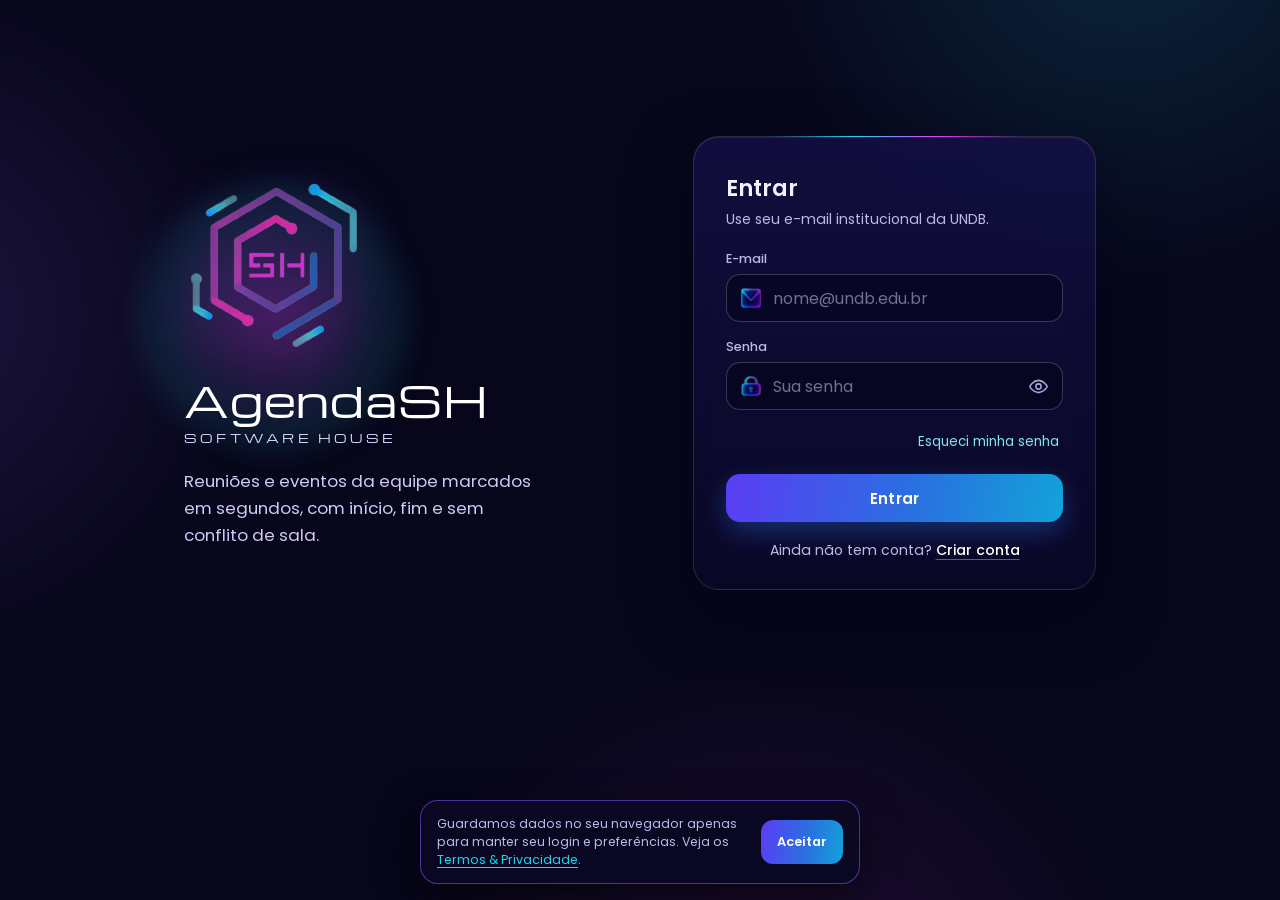
==== commit a9a2bee5: "feat(frontend): novo layout, calendário com régua, agenda e reuniões fixas Calendário com início/fim" ====
--- a/frontend/index.html
+++ b/frontend/index.html
@@ -2,10 +2,13 @@
 <html lang="pt-br">
 <head>
     <meta charset="UTF-8">
-    <meta name="viewport" content="width=device-width, initial-scale=1.0">
+    <meta name="viewport" content="width=device-width, initial-scale=1.0, viewport-fit=cover">
+    <!-- Segurança: só carrega código deste site e só conversa com a API. Ao publicar, ajuste o connect-src (ver frontend/README.md). -->
+    <meta http-equiv="Content-Security-Policy" content="default-src 'self'; script-src 'self'; style-src 'self'; img-src 'self' data:; font-src 'self'; connect-src 'self' http://localhost:8000 http://127.0.0.1:8000; object-src 'none'; base-uri 'self'; form-action 'self'; manifest-src 'self'">
+    <meta name="referrer" content="no-referrer">
     <title>Início · AgendaSH</title>
-    <meta name="description" content="AgendaSH — agendamento interno de reuniões da Software House (UNDB).">
-    <meta name="theme-color" content="#0b0a2a">
+    <meta name="description" content="AgendaSH: agendamento interno de reuniões e eventos da Software House (UNDB).">
+    <meta name="theme-color" content="#07061a">
     <link rel="icon" type="image/svg+xml" href="favicon.svg">
     <link rel="icon" type="image/png" sizes="64x64" href="img/favicon-badge.png">
     <link rel="apple-touch-icon" href="img/apple-touch-icon.png">
@@ -13,31 +16,40 @@
     <link rel="stylesheet" href="style.css">
 </head>
 <body>
-<main class="app escuro">
-    <div class="topo">
-        <div>
-            <h1 class="ola">Olá! <b id="nome"></b></h1>
-            <p class="sub">Organize suas reuniões de forma simples,<br>rápida e eficiente.</p>
+<main class="app escuro" id="conteudo" tabindex="-1">
+    <header class="topo">
+        <div class="topo-texto">
+            <h1 class="ola">Olá, <b id="nome"></b></h1>
+            <p class="sub"><span id="resumoDia">Carregando sua agenda…</span></p>
         </div>
         <span id="avatar"></span>
+    </header>
+
+    <div class="grade-inicio">
+        <aside class="coluna lado-inicio" aria-label="Resumo de hoje">
+            <div id="destaque"></div>
+            <section class="painel" aria-labelledby="tHoje">
+                <h2 class="painel-titulo" id="tHoje">Hoje</h2>
+                <div id="reguaHoje"></div>
+                <ul class="legenda" aria-hidden="true">
+                    <li><i class="l-reuniao"></i>Reuniões</li>
+                    <li><i class="l-evento"></i>Eventos</li>
+                </ul>
+            </section>
+        </aside>
+        <section class="coluna" aria-labelledby="tProx">
+            <div class="secao">
+                <div><h2 id="tProx">Próximos 7 dias</h2><p>Reuniões suas, convites e eventos da equipe.</p></div>
+                <a href="reunioes.html">Ver tudo</a>
+            </div>
+            <div id="lista"><div class="esqueleto" aria-hidden="true"><div class="esq-linha"></div><div class="esq-linha"></div><div class="esq-linha"></div></div></div>
+        </section>
     </div>
-    <div class="secao"><h2>Próximas reuniões</h2><p>Acompanhe e gerencie seus compromissos</p></div>
-    <div id="lista"><p class="vazio">Carregando...</p></div>
 </main>
 <script src="src/core/api.js"></script>
+<script src="src/shared/icones.js"></script>
 <script src="src/shared/app.js"></script>
-<script>
-    const u = exigirLogin();
-    document.getElementById("nome").textContent = primeiroNome(u) + "!";
-    document.getElementById("avatar").innerHTML = avatarHtml(u);
-    renderNav("inicio");
-    minhasReunioes(u).then((rs) => {
-        const futuras = rs.filter((r) => r.fim >= new Date()).slice(0, 5);
-        document.getElementById("lista").innerHTML = futuras.length
-            ? futuras.map((r) => cartaoReuniao(r, u)).join("")
-            : '<p class="vazio">Nenhuma reunião marcada.<br>Toque no + para agendar.</p>';
-    }).catch((e) => (document.getElementById("lista").innerHTML = '<p class="vazio">' + esc(e.message) + "</p>"));
-</script>
+<script src="src/modules/reunioes/pages/inicio.js"></script>
 <script src="src/shared/cookies.js"></script>
 <script src="src/shared/efeitos.js" defer></script>
 </body>
--- a/frontend/style.css
+++ b/frontend/style.css
@@ -1,10 +1,13 @@
 /* ====================================================================
-   AgendaSH — Software House · Design system (fiel ao protótipo)
-   Linguagem: dark neo-glass + aurora · azul → violeta → ciano → magenta
-   Fontes locais, responsivo (celular / tablet / PC), reduced-motion.
-   ==================================================================== */
-
-/* -------- Fontes (hospedadas localmente, sem Google Fonts) -------- */
+   AgendaSH · Software House UNDB · design system
+   Mundo visual: noite com aurora (violeta → ciano → magenta), Michroma nos títulos,
+   Poppins no texto, Oswald nos horários. Assinaturas: a barra de navegação com os
+   símbolos de controle (△ □ × ○) e a "régua do dia" que mostra início e fim.
+   Mobile first: celular (base) → tablet (≥ 768px) → PC com barra lateral (≥ 1024px).
+   Documentação: docs/FRONTEND_DESIGN.md
+   ==================================================================== */
+
+/* -------- Fontes locais (sem Google Fonts: nada sai do domínio) -------- */
 @font-face { font-family: 'Michroma'; font-style: normal; font-weight: 400; font-display: swap; src: url('fonts/michroma-400.woff2') format('woff2'); }
 @font-face { font-family: 'Poppins'; font-style: normal; font-weight: 300; font-display: swap; src: url('fonts/poppins-300.woff2') format('woff2'); }
 @font-face { font-family: 'Poppins'; font-style: normal; font-weight: 400; font-display: swap; src: url('fonts/poppins-400.woff2') format('woff2'); }
@@ -15,485 +18,777 @@
 
 /* -------- Tokens -------- */
 :root {
+    color-scheme: dark;
+
+    /* marca */
     --ciano: #22d3ee;
     --roxo: #8b5cf6;
-    --azul: #2a2fb0;
     --rosa: #e040fb;
     --indigo: #1f1a9a;
 
+    /* superfícies (tons da noite, nunca preto puro) */
+    --fundo: #07061a;
+    --superficie: rgba(255, 255, 255, .045);
+    --superficie-2: rgba(255, 255, 255, .075);
+    --superficie-solida: #121036;
+    --linha: rgba(255, 255, 255, .10);
+    --linha-forte: rgba(255, 255, 255, .2);
+
+    /* texto */
     --texto: #f3f1ff;
-    --suave: #b9b4e8;
-    --suave-2: #9a93d6;
-
-    --grad: linear-gradient(90deg, #8b5cf6, #22d3ee);
+    --suave: #bdb8ea;    /* secundário: ~10:1 sobre o fundo */
+    --suave-2: #9d97d4;  /* terciário: ~6:1 sobre o fundo */
+
+    /* semântica */
+    --reuniao: #b49cff;
+    --evento: #22d3ee;
+    --perigo: #ff8fa3;
+    --perigo-fundo: rgba(255, 99, 132, .12);
+    --ok: #6ee7a8;
+    --foco: 0 0 0 3px rgba(34, 211, 238, .55);
+
+    --grad: linear-gradient(90deg, #a78bfa, #22d3ee);
     --grad-borda: linear-gradient(135deg, #22d3ee, #8b5cf6 48%, #e040fb);
-    --grad-cheio: linear-gradient(100deg, #2a2fa8, #1796d6);
-
-    --vidro: rgba(255, 255, 255, 0.10);
-    --vidro-forte: rgba(40, 60, 190, 0.28);
-    --borda-suave: rgba(255, 255, 255, 0.14);
-
-    --r-card: 26px;
-    --r-campo: 18px;
-    --r-btn: 16px;
-
-    --sombra-glow: 0 14px 44px rgba(34, 211, 238, 0.22);
+    --grad-cheio: linear-gradient(100deg, #5b3df5, #2a6fe0 55%, #12a3d8);
+
+    /* escala de espaço 4pt */
+    --e1: 4px; --e2: 8px; --e3: 12px; --e4: 16px; --e5: 24px; --e6: 32px; --e7: 48px;
+    /* raios */
+    --r-sm: 10px; --r-md: 14px; --r-lg: 20px; --r-xl: 26px;
+    /* movimento */
     --ease: cubic-bezier(0.16, 1, 0.3, 1);
-
-    /* largura do "app" (frame central no desktop/tablet) */
-    --app-w: 460px;
+    --rapido: 160ms;
+    --medio: 260ms;
+    /* camadas */
+    --z-nav: 40; --z-aviso: 60;
+
+    --lateral: 240px;   /* largura da barra lateral no PC */
+    --app-w: 460px;     /* telas de entrada (frame de app) */
 }
 
 * { box-sizing: border-box; }
-html { -webkit-text-size-adjust: 100%; }
+html { -webkit-text-size-adjust: 100%; scroll-padding-top: 16px; }
 html, body { margin: 0; min-height: 100%; }
 
 body {
     font-family: 'Poppins', system-ui, sans-serif;
     color: var(--texto);
-    background: #05041a;
-    display: flex;
-    justify-content: center;
+    background: var(--fundo);
     min-height: 100dvh;
     overflow-x: hidden;
     -webkit-font-smoothing: antialiased;
     -moz-osx-font-smoothing: grayscale;
-}
-
-/* Fundo ambiente atrás do app (aparece no tablet/desktop, quando sobra viewport) */
+    touch-action: manipulation;
+}
+
+/* Fundo ambiente (fixo, atrás de tudo) */
 body::before {
     content: "";
     position: fixed;
     inset: 0;
     z-index: -1;
+    pointer-events: none;
     background:
-        radial-gradient(60vw 60vw at 85% -5%, rgba(34, 211, 238, 0.18), transparent 60%),
-        radial-gradient(55vw 55vw at -5% 40%, rgba(139, 92, 246, 0.20), transparent 60%),
-        radial-gradient(60vw 60vw at 50% 110%, rgba(224, 64, 251, 0.16), transparent 60%),
-        #04030f;
-}
-
-::selection { background: rgba(34, 211, 238, 0.35); color: #fff; }
-::-webkit-scrollbar { width: 10px; }
-::-webkit-scrollbar-thumb { background: linear-gradient(#5b4bd6, #22d3ee); border-radius: 10px; border: 2px solid transparent; background-clip: content-box; }
-
-/* "celular" central: fluido no mobile, frame centralizado no tablet/PC */
+        radial-gradient(50vmax 50vmax at 88% -10%, rgba(34, 211, 238, .16), transparent 60%),
+        radial-gradient(46vmax 46vmax at -8% 35%, rgba(139, 92, 246, .18), transparent 60%),
+        radial-gradient(50vmax 50vmax at 60% 115%, rgba(224, 64, 251, .12), transparent 60%),
+        var(--fundo);
+}
+
+::selection { background: rgba(34, 211, 238, .35); color: #fff; }
+* { scrollbar-width: thin; scrollbar-color: #5b4bd6 transparent; }
+:focus-visible { outline: none; box-shadow: var(--foco); border-radius: 8px; }
+a { color: inherit; text-underline-offset: 3px; }
+input, select, textarea, button { font: inherit; color: inherit; }
+input, textarea { caret-color: var(--ciano); }
+[hidden] { display: none !important; }
+
+.sr { position: absolute; width: 1px; height: 1px; overflow: hidden; clip: rect(0 0 0 0); white-space: nowrap; }
+.pular {
+    position: fixed; left: 12px; top: -60px; z-index: 100; padding: 10px 16px; border-radius: var(--r-sm);
+    background: #fff; color: #0b0a2a; font-weight: 600; text-decoration: none; transition: top var(--rapido) var(--ease);
+}
+.pular:focus { top: 12px; }
+
+.ic { width: 18px; height: 18px; flex: none; }
+
+/* ====================================================================
+   Estrutura das telas
+   ==================================================================== */
 .app {
     position: relative;
     width: 100%;
     max-width: var(--app-w);
+    margin: 0 auto;
     min-height: 100dvh;
+    padding: clamp(24px, 6vw, 34px) clamp(18px, 5vw, 30px) 128px;
+}
+
+/* telas de entrada (welcome / 404): o "app" com bolhas de cor do protótipo */
+.app.vitrine {
     overflow: hidden;
-    padding: clamp(24px, 6vw, 34px) clamp(20px, 5vw, 30px) 128px;
     background:
-        radial-gradient(circle at 92% 3%, rgba(34, 211, 238, 0.55) 0 68px, transparent 70px),
-        radial-gradient(circle at 106% 97%, rgba(224, 64, 251, 0.6) 0 120px, transparent 122px),
-        radial-gradient(circle at -8% 60%, rgba(139, 92, 246, 0.62) 0 60px, transparent 62px),
+        radial-gradient(circle at 92% 3%, rgba(34, 211, 238, .55) 0 68px, transparent 70px),
+        radial-gradient(circle at 106% 97%, rgba(224, 64, 251, .6) 0 120px, transparent 122px),
+        radial-gradient(circle at -8% 60%, rgba(139, 92, 246, .62) 0 60px, transparent 62px),
         linear-gradient(160deg, #15124f 0%, #1f1a9a 55%, #2b24c4 100%);
 }
 
-/* telas internas: quase preto + aurora */
+/* telas internas: fluidas, crescem até 1180px */
 .app.escuro {
-    background: linear-gradient(180deg, #050414 0%, #0a0926 100%);
-}
-.app.escuro::before {
+    max-width: 1180px;
+    padding: clamp(20px, 5vw, 36px) clamp(16px, 4.5vw, 40px) calc(112px + env(safe-area-inset-bottom));
+    isolation: isolate;
+}
+.app.escuro::before { /* aurora no topo da página */
     content: "";
     position: absolute;
-    top: -8%;
-    left: -20%;
-    right: -20%;
-    height: 72%;
-    z-index: 0;
+    top: -120px; left: 0; right: 0; height: 420px;
+    z-index: -1;
     pointer-events: none;
     background:
-        radial-gradient(42% 60% at 32% 30%, rgba(139, 92, 246, 0.55), transparent 70%),
-        radial-gradient(40% 55% at 70% 20%, rgba(34, 211, 238, 0.42), transparent 70%),
-        radial-gradient(48% 60% at 55% 48%, rgba(224, 64, 251, 0.40), transparent 72%),
-        radial-gradient(30% 40% at 18% 52%, rgba(99, 102, 241, 0.40), transparent 70%);
-    filter: blur(42px) saturate(130%);
-    opacity: 0.9;
-    animation: aurora 16s var(--ease) infinite alternate;
-}
-@keyframes aurora {
-    0%   { transform: translate3d(0, 0, 0) scale(1); }
-    100% { transform: translate3d(0, 14px, 0) scale(1.08); }
-}
-.app.escuro > * { position: relative; z-index: 1; }
-
-/* ---------------- telas de entrada (logo / auth / welcome) ---------------- */
-.hero-badge { text-align: center; margin: 6px 0 -4px; }
-.hero-badge img {
-    width: clamp(78px, 22vw, 96px); height: auto; border-radius: 24px; display: inline-block;
-    filter: drop-shadow(0 12px 30px rgba(34, 211, 238, 0.38));
-    animation: flutua 4.8s var(--ease) infinite;
-}
-@keyframes flutua { 0%, 100% { transform: translateY(0); } 50% { transform: translateY(-7px); } }
-
-.logo { text-align: center; margin: clamp(14px, 4vw, 24px) 0 10px; }
-.logo img { width: clamp(128px, 38vw, 168px); height: auto; display: block; margin: 0 auto 6px; filter: drop-shadow(0 6px 22px rgba(139, 92, 246, 0.4)); }
-.logo h1 {
-    margin: 0; font-family: 'Michroma', sans-serif; font-size: clamp(1.8rem, 7vw, 2.2rem); letter-spacing: .02em;
-    background: var(--grad); -webkit-background-clip: text; background-clip: text; color: transparent;
-}
-.logo span { font-family: 'Michroma', sans-serif; font-size: clamp(.7rem, 2.6vw, .82rem); letter-spacing: .14em; color: var(--suave); }
-
-/* campos */
-.campo { margin-bottom: 15px; }
-.campo label { display: block; font-size: .72rem; letter-spacing: .15em; text-transform: uppercase; margin: 0 0 7px 6px; color: var(--suave); }
-.campo input, .campo select {
-    width: 100%; height: 52px; border: 1px solid var(--borda-suave); border-radius: var(--r-campo); padding: 0 16px;
-    background: rgba(255, 255, 255, 0.12); color: #fff; font: 400 16px 'Poppins', sans-serif; outline: none;
-    transition: border-color .18s var(--ease), box-shadow .18s var(--ease), background .18s var(--ease);
-    backdrop-filter: blur(4px);
-}
-.campo input::placeholder { color: rgba(255, 255, 255, .55); }
-.campo input:focus, .campo select:focus { border-color: var(--ciano); box-shadow: 0 0 0 3px rgba(34, 211, 238, .28); background: rgba(255, 255, 255, 0.16); }
-
-/* ícones glow dentro dos campos */
-.campo.ico input, .campo.ico select { padding-left: 50px; background-repeat: no-repeat; background-position: 14px center; background-size: 22px 22px; }
-.campo.ico-email input { background-image: url("img/email.webp"); }
-.campo.ico-senha  input { background-image: url("img/lock.webp"); }
-.campo.ico-user   input { background-image: url("img/user.webp"); }
-.campo.ico-cod    input { background-image: url("img/help.webp"); }
-
-/* botões */
+        radial-gradient(40% 60% at 25% 40%, rgba(139, 92, 246, .45), transparent 70%),
+        radial-gradient(38% 55% at 70% 30%, rgba(34, 211, 238, .30), transparent 70%),
+        radial-gradient(40% 60% at 50% 60%, rgba(224, 64, 251, .22), transparent 72%);
+    filter: blur(48px);
+    opacity: .7;
+    animation: aurora 18s var(--ease) infinite alternate;
+}
+@keyframes aurora { to { transform: translate3d(0, 18px, 0) scale(1.06); } }
+
+/* cabeçalho das telas internas */
+.topo { display: flex; align-items: center; justify-content: space-between; gap: var(--e4); margin-bottom: var(--e5); }
+.topo-texto { min-width: 0; }
+.titulo { font: 400 clamp(1.45rem, 5.6vw, 2rem) 'Michroma', sans-serif; margin: 0; line-height: 1.15; letter-spacing: .01em; }
+.ola { font: 400 clamp(1.5rem, 6.4vw, 2.2rem) 'Michroma', sans-serif; margin: 0; line-height: 1.15; overflow-wrap: anywhere; }
+.ola b { font-weight: 400; color: var(--ciano); }
+.sub { font-size: .9rem; color: var(--suave); margin: var(--e2) 0 0; line-height: 1.55; max-width: 60ch; }
+
+.avatar {
+    flex: none; width: 52px; height: 52px; border-radius: 50%; display: grid; place-items: center; position: relative;
+    font: 400 1.2rem 'Michroma', sans-serif; color: #fff; text-decoration: none;
+    background: linear-gradient(135deg, #8b5cf6, #22d3ee);
+    box-shadow: 0 0 0 3px rgba(185, 166, 255, .35), 0 8px 22px rgba(80, 60, 200, .45);
+    transition: transform var(--rapido) var(--ease);
+}
+.avatar:hover { transform: translateY(-1px); }
+.avatar:focus-visible { border-radius: 50%; }
+.avatar.grande { width: clamp(96px, 26vw, 116px); height: clamp(96px, 26vw, 116px); font-size: 2.3rem; margin: 0 auto; }
+
+/* cabeçalho de seção */
+.secao { display: flex; align-items: baseline; justify-content: space-between; gap: var(--e3); margin: var(--e6) 0 var(--e4); }
+.secao h2 { margin: 0; font: 600 1.02rem 'Poppins', sans-serif; letter-spacing: .01em; }
+.secao p { margin: 2px 0 0; font-size: .82rem; color: var(--suave); }
+.secao a { font-size: .85rem; color: var(--ciano); text-decoration: none; white-space: nowrap; min-height: 44px; display: inline-flex; align-items: center; }
+.secao a:hover { text-decoration: underline; }
+
+/* painel: superfície neutra */
+.painel {
+    position: relative;
+    background: var(--superficie);
+    border: 1px solid var(--linha);
+    border-radius: var(--r-lg);
+    padding: var(--e5) var(--e4);
+    backdrop-filter: blur(10px);
+    -webkit-backdrop-filter: blur(10px);
+    min-width: 0;
+}
+.painel-titulo { margin: 0 0 var(--e4); font: 600 1rem 'Poppins', sans-serif; display: flex; align-items: center; gap: var(--e2); }
+.painel-titulo .ic { color: var(--ciano); }
+.painel-sub { margin: calc(var(--e3) * -1) 0 var(--e4); font-size: .84rem; color: var(--suave); line-height: 1.5; }
+
+/* ====================================================================
+   Botões
+   ==================================================================== */
+.btn, .btn-pri, .btn-sec {
+    display: inline-flex; align-items: center; justify-content: center; gap: 10px;
+    min-height: 48px; padding: 0 22px; border-radius: var(--r-md); cursor: pointer; text-decoration: none;
+    font: 600 .95rem 'Poppins', sans-serif; letter-spacing: .01em; white-space: nowrap;
+    transition: transform var(--rapido) var(--ease), box-shadow var(--medio) var(--ease), background var(--medio) var(--ease), border-color var(--medio) var(--ease);
+    -webkit-tap-highlight-color: transparent;
+}
+.btn:active, .btn-pri:active, .btn-sec:active { transform: scale(.98); }
+.btn-pri { color: #fff; border: 0; background: var(--grad-cheio); box-shadow: 0 10px 26px rgba(42, 111, 224, .38); }
+.btn-pri:hover { box-shadow: 0 12px 32px rgba(34, 211, 238, .42); }
+.btn-pri.perigo { background: linear-gradient(100deg, #be185d, #e11d48); box-shadow: 0 10px 24px rgba(225, 29, 72, .35); }
+.btn-sec { color: var(--texto); background: var(--superficie-2); border: 1px solid var(--linha-forte); }
+.btn-sec:hover { background: rgba(255, 255, 255, .11); border-color: rgba(255, 255, 255, .3); }
+.btn-pri:disabled, .btn-sec:disabled, .btn:disabled { opacity: .5; cursor: not-allowed; transform: none; box-shadow: none; }
+[aria-busy="true"] { cursor: progress; }
+.bloco { width: 100%; }
+.carregando::before {
+    content: ""; width: 16px; height: 16px; border-radius: 50%; flex: none;
+    border: 2px solid rgba(255, 255, 255, .35); border-top-color: #fff; animation: gira .7s linear infinite;
+}
+@keyframes gira { to { transform: rotate(360deg); } }
+
+/* botão das telas de entrada (contorno branco do protótipo) */
 .btn {
-    display: flex; align-items: center; justify-content: center; gap: 10px;
-    width: 100%; min-height: 54px; border-radius: var(--r-btn); cursor: pointer; text-decoration: none;
-    font: 600 .82rem 'Michroma', sans-serif; letter-spacing: .14em; text-transform: uppercase;
-    color: #fff; background: rgba(255, 255, 255, 0.04); border: 1.5px solid rgba(255, 255, 255, .8); margin-top: 10px;
-    transition: transform .14s var(--ease), box-shadow .2s var(--ease), background .2s var(--ease);
-    -webkit-tap-highlight-color: transparent;
+    width: 100%; min-height: 54px; margin-top: 10px;
+    font: 400 .8rem 'Michroma', sans-serif; letter-spacing: .14em; text-transform: uppercase;
+    color: #fff; background: rgba(255, 255, 255, .04); border: 1.5px solid rgba(255, 255, 255, .8);
 }
 .btn svg { width: 22px; height: 22px; flex: none; }
 .btn:hover { box-shadow: 0 0 20px rgba(34, 211, 238, .25); }
-.btn:active { transform: scale(.98); }
 .btn.cheio { background: var(--grad-cheio); border-color: transparent; box-shadow: 0 10px 28px rgba(23, 150, 214, .4); }
-.btn.cheio:hover { box-shadow: 0 12px 34px rgba(34, 211, 238, .5); }
 .btn.rosa { border-color: #f4b6d8; color: #ece6ff; background: rgba(224, 64, 251, .06); }
-.btn.rosa:hover { box-shadow: 0 0 20px rgba(224, 64, 251, .3); }
-.btn:disabled { opacity: .55; cursor: wait; transform: none; }
-
-.msg { min-height: 20px; margin: 12px 4px 0; font-size: .82rem; color: #ffb3c0; text-align: center; }
-.msg.ok { color: #9af0b8; }
-.link { display: block; text-align: center; color: var(--suave); font-size: .8rem; margin-top: 16px; text-decoration: none; transition: color .15s; }
-.link:hover { color: #fff; }
-.rodape { position: absolute; bottom: 22px; left: 0; right: 0; text-align: center; color: rgba(255, 255, 255, .42); font: 600 .78rem 'Michroma', sans-serif; letter-spacing: .06em; }
-
-.boas-vindas { margin-top: clamp(80px, 22vh, 150px); }
+
+.icone-btn {
+    width: 44px; height: 44px; display: inline-grid; place-items: center; flex: none;
+    border-radius: 12px; border: 1px solid transparent; background: transparent; color: var(--suave); cursor: pointer;
+    transition: background var(--rapido), color var(--rapido), border-color var(--rapido);
+}
+.icone-btn .ic { width: 20px; height: 20px; }
+.icone-btn:hover { background: var(--superficie-2); color: #fff; border-color: var(--linha); }
+.icone-btn.perigo:hover { background: var(--perigo-fundo); color: var(--perigo); }
+
+.link { display: block; text-align: center; color: var(--suave); font-size: .85rem; margin-top: var(--e3); padding: 12px 0; text-decoration: none; }
+.link:hover { color: #fff; text-decoration: underline; }
+
+/* ====================================================================
+   Campos
+   ==================================================================== */
+.campo { display: flex; flex-direction: column; gap: 6px; margin-bottom: var(--e4); min-width: 0; }
+.campo > label, .rotulo { font-size: .8rem; font-weight: 500; color: var(--suave); }
+.opcional { font-weight: 400; color: var(--suave-2); }
+.campo input, .campo select, .campo textarea {
+    width: 100%; min-height: 48px; border: 1px solid var(--linha-forte); border-radius: var(--r-md); padding: 0 14px;
+    background: rgba(5, 4, 24, .55); color: #fff; font-size: 16px; outline: none;
+    transition: border-color var(--rapido) var(--ease), box-shadow var(--rapido) var(--ease), background var(--rapido);
+}
+.campo textarea { padding: 12px 14px; min-height: 84px; resize: vertical; line-height: 1.5; }
+.campo select option { background: var(--superficie-solida); color: #fff; }
+.campo input::placeholder, .campo textarea::placeholder { color: rgba(220, 215, 255, .5); }
+.campo input:hover, .campo select:hover, .campo textarea:hover { border-color: rgba(255, 255, 255, .32); }
+.campo input:focus, .campo select:focus, .campo textarea:focus { border-color: var(--ciano); box-shadow: 0 0 0 3px rgba(34, 211, 238, .25); background: rgba(5, 4, 24, .75); }
+.campo [aria-invalid="true"] { border-color: var(--perigo); }
+.campo input[type=time], .campo input[type=date] { font-family: 'Oswald', sans-serif; font-weight: 500; letter-spacing: .03em; font-size: 1.08rem; color-scheme: dark; }
+.dica { margin: 2px 2px 0; font-size: .78rem; color: var(--suave-2); line-height: 1.45; }
+.erro-campo { margin: 2px 2px 0; font-size: .8rem; color: var(--perigo); line-height: 1.4; }
+.erro-campo:empty { display: none; }
+
+.msg { margin: var(--e3) 2px 0; font-size: .86rem; color: var(--perigo); line-height: 1.45; }
+.msg:empty { display: none; }
+.msg.ok { color: var(--ok); }
+
+/* grupo de opções (Reunião/Evento, Online/Presencial) */
+.segmentos { display: flex; gap: 4px; padding: 4px; border-radius: var(--r-md); background: rgba(5, 4, 24, .55); border: 1px solid var(--linha); }
+.segmentos label { flex: 1; position: relative; }
+.segmentos input { position: absolute; inset: 0; width: 100%; height: 100%; opacity: 0; margin: 0; cursor: pointer; }
+.segmentos span, .segmentos button {
+    display: flex; align-items: center; justify-content: center; gap: 6px; min-height: 40px; padding: 0 10px; border-radius: 10px;
+    font-size: .88rem; font-weight: 500; color: var(--suave); transition: background var(--rapido), color var(--rapido);
+}
+.segmentos button { flex: 1; border: 0; background: none; cursor: pointer; }
+.segmentos input:checked + span, .segmentos button[aria-selected="true"] { background: var(--superficie-2); color: #fff; box-shadow: inset 0 0 0 1px var(--linha-forte); }
+.segmentos input:focus-visible + span { box-shadow: var(--foco); }
+.segmentos .ic { width: 16px; height: 16px; }
+.segmentos .ponto { opacity: .5; }
+.segmentos input:checked + span .ponto, .segmentos [aria-selected="true"] .ponto { opacity: 1; }
+
+.chips { display: flex; flex-wrap: wrap; gap: var(--e2); }
+.chip {
+    min-height: 36px; padding: 0 14px; border-radius: 999px; border: 1px solid var(--linha-forte); background: transparent;
+    color: var(--suave); font-size: .82rem; font-weight: 500; cursor: pointer; font-variant-numeric: tabular-nums;
+    transition: background var(--rapido), color var(--rapido), border-color var(--rapido);
+}
+.chip:hover { color: #fff; border-color: rgba(255, 255, 255, .35); }
+.chip[aria-pressed="true"] { color: #06202a; background: var(--ciano); border-color: var(--ciano); }
+
+/* ====================================================================
+   Cartão de compromisso (reunião / evento)
+   ==================================================================== */
+.lista { display: grid; gap: var(--e3); }
+.ag {
+    display: grid; grid-template-columns: 64px minmax(0, 1fr) auto; gap: var(--e4); align-items: start;
+    padding: var(--e4); border-radius: var(--r-lg);
+    background: var(--superficie); border: 1px solid var(--linha);
+    transition: border-color var(--medio) var(--ease), background var(--medio) var(--ease);
+}
+.ag:hover { border-color: var(--linha-forte); background: rgba(255, 255, 255, .06); }
+.ag-hora { display: flex; flex-direction: column; align-items: flex-start; padding-top: 2px; font-variant-numeric: tabular-nums; }
+.ag-hora small { font-size: .7rem; color: var(--suave-2); margin-bottom: 4px; white-space: nowrap; }
+.ag-hora b { font: 600 1.35rem/1 'Oswald', sans-serif; letter-spacing: .02em; }
+.ag-hora span { font: 500 .9rem 'Oswald', sans-serif; color: var(--suave); margin-top: 4px; white-space: nowrap; }
+.ag-reuniao .ag-hora b { color: var(--reuniao); }
+.ag-evento .ag-hora b { color: var(--evento); }
+.ag-corpo { min-width: 0; }
+.ag-tipo { margin: 0 0 4px; font-size: .74rem; font-weight: 500; color: var(--suave); display: flex; align-items: center; gap: 6px; }
+.ponto { display: inline-block; width: 8px; height: 8px; border-radius: 50%; background: var(--suave-2); font-style: normal; flex: none; }
+.ag-reuniao .ponto, .ponto.p-reuniao { background: var(--reuniao); }
+.ag-evento .ponto, .ponto.p-evento { background: var(--evento); }
+.vivo { font-style: normal; font-size: .68rem; font-weight: 600; color: #052e1c; background: var(--ok); padding: 1px 8px; border-radius: 999px; }
+.ag h3 { margin: 0 0 6px; font: 600 1.02rem/1.35 'Poppins', sans-serif; overflow-wrap: anywhere; }
+.ag-meta { margin: 4px 0 0; display: flex; align-items: center; gap: 8px; font-size: .86rem; color: #e3dfff; min-width: 0; }
+.ag-meta .ic { width: 16px; height: 16px; color: var(--suave-2); }
+.ag-meta.suave { color: var(--suave); font-size: .8rem; }
+.ag-local { min-width: 0; overflow: hidden; text-overflow: ellipsis; white-space: nowrap; }
+.ag-local a { color: var(--ciano); text-decoration: none; }
+.ag-local a:hover { text-decoration: underline; }
+.ag-desc { margin: 8px 0 0; font-size: .84rem; color: var(--suave); line-height: 1.5; overflow-wrap: anywhere; display: -webkit-box; -webkit-line-clamp: 3; line-clamp: 3; -webkit-box-orient: vertical; overflow: hidden; }
+.ag-acoes { display: flex; gap: 2px; margin: -6px -6px 0 0; }
+.ag.ao-vivo { border-color: rgba(110, 231, 168, .45); }
+
+/* grupos por dia */
+.dia-grupo + .dia-grupo { margin-top: var(--e5); }
+.dia-grupo > h3 { margin: 0 0 var(--e3); font: 600 .86rem 'Poppins', sans-serif; color: var(--texto); display: flex; gap: var(--e2); align-items: baseline; }
+.dia-grupo > h3 span { color: var(--suave-2); font-weight: 400; font-size: .8rem; }
+
+/* destaque: próximo compromisso (único cartão com o anel de gradiente da marca) */
+.destaque { position: relative; border-radius: var(--r-xl); padding: var(--e5); background: linear-gradient(140deg, rgba(43, 36, 196, .5), rgba(14, 11, 52, .85)); isolation: isolate; box-shadow: 0 18px 44px rgba(10, 8, 40, .55); }
+.destaque::before {
+    content: ""; position: absolute; inset: 0; border-radius: inherit; padding: 1.5px; pointer-events: none; z-index: -1;
+    background: var(--grad-borda);
+    -webkit-mask: linear-gradient(#000 0 0) content-box, linear-gradient(#000 0 0); -webkit-mask-composite: xor; mask-composite: exclude;
+}
+.destaque-rotulo { margin: 0 0 var(--e2); font-size: .8rem; color: var(--suave); display: flex; align-items: center; gap: 8px; }
+.destaque-rotulo .ic { color: var(--ciano); }
+.destaque h2 { margin: 0; font: 400 clamp(1.1rem, 4.4vw, 1.4rem)/1.35 'Michroma', sans-serif; overflow-wrap: anywhere; }
+.destaque-hora { margin: var(--e3) 0 0; font: 500 clamp(1.6rem, 7vw, 2.2rem)/1 'Oswald', sans-serif; font-variant-numeric: tabular-nums; letter-spacing: .02em; }
+.destaque-hora span { color: var(--suave); font-size: .55em; margin: 0 .3em; }
+.destaque .ag-meta { margin-top: var(--e3); }
+.destaque-conta { margin: var(--e4) 0 0; display: inline-flex; align-items: center; gap: 8px; padding: 6px 12px; border-radius: 999px; background: rgba(34, 211, 238, .12); color: #a5f3fc; font-size: .82rem; font-weight: 500; }
+.destaque-conta.agora { background: rgba(110, 231, 168, .14); color: var(--ok); }
+.destaque-conta .ic { width: 16px; height: 16px; }
+
+/* ====================================================================
+   Régua do dia
+   ==================================================================== */
+.regua { margin-top: var(--e2); }
+.regua-faixa {
+    position: relative; height: 44px; border-radius: 12px; overflow: hidden;
+    background: rgba(5, 4, 24, .6);
+    border: 1px solid var(--linha);
+}
+.regua-faixa.clicavel { cursor: crosshair; }
+.regua-bloco { position: absolute; top: 6px; bottom: 6px; border-radius: 7px; }
+.regua-bloco.b-reuniao { background: rgba(180, 156, 255, .6); }
+.regua-bloco.b-evento { background: rgba(34, 211, 238, .55); }
+.regua-bloco.ocupado { top: 0; bottom: 0; border-radius: 0; background: repeating-linear-gradient(135deg, rgba(255, 255, 255, .16) 0 5px, transparent 5px 10px); }
+.regua-bloco.proposta { top: 2px; bottom: 2px; border: 2px solid #fff; background: rgba(255, 255, 255, .12); box-shadow: 0 6px 18px rgba(34, 211, 238, .35); transition: left var(--medio) var(--ease), width var(--medio) var(--ease); }
+.regua-bloco.proposta.conflito { border-color: var(--perigo); background: rgba(255, 99, 132, .22); box-shadow: 0 6px 18px rgba(255, 99, 132, .35); }
+.regua-agora { position: absolute; top: 0; bottom: 0; width: 2px; margin-left: -1px; background: var(--ok); box-shadow: 0 0 8px var(--ok); }
+.regua-horas { position: relative; height: 18px; margin-top: 6px; font: 500 .72rem 'Oswald', sans-serif; color: var(--suave-2); font-variant-numeric: tabular-nums; }
+.regua-horas span { position: absolute; transform: translateX(-50%); }
+.regua-horas span:first-child { transform: none; }
+.regua-horas span:last-child { transform: translateX(-100%); }
+.legenda { display: flex; flex-wrap: wrap; gap: var(--e2) var(--e4); margin: var(--e3) 0 0; padding: 0; list-style: none; font-size: .76rem; color: var(--suave); }
+.legenda li { display: inline-flex; align-items: center; gap: 6px; }
+.legenda i { width: 14px; height: 10px; border-radius: 3px; display: inline-block; }
+.legenda .l-reuniao { background: rgba(180, 156, 255, .8); }
+.legenda .l-evento { background: rgba(34, 211, 238, .8); }
+.legenda .l-ocupado { background: repeating-linear-gradient(135deg, rgba(255, 255, 255, .6) 0 2px, transparent 2px 4px); box-shadow: inset 0 0 0 1px var(--linha-forte); }
+.legenda .l-proposta { box-shadow: inset 0 0 0 2px #fff; }
+
+/* ====================================================================
+   Calendário + formulário de agendamento
+   ==================================================================== */
+.cal-topo { display: flex; align-items: center; justify-content: space-between; gap: var(--e2); margin-bottom: var(--e3); }
+.cal-topo h2 { margin: 0; font: 600 1.15rem 'Poppins', sans-serif; }
+.cal-nav { display: flex; gap: 6px; }
+.cal-nav button { min-width: 44px; height: 44px; border-radius: 12px; border: 1px solid var(--linha-forte); background: var(--superficie-2); color: #fff; cursor: pointer; display: grid; place-items: center; transition: background var(--rapido); }
+.cal-nav button:hover { background: rgba(255, 255, 255, .14); }
+.cal-nav .hoje-btn { padding: 0 14px; font-size: .84rem; font-weight: 500; }
+.cal-grade { display: grid; grid-template-columns: repeat(7, minmax(0, 1fr)); gap: 4px; text-align: center; }
+.cal-grade .dow { font: 600 .72rem 'Oswald', sans-serif; letter-spacing: .06em; text-transform: uppercase; padding: 4px 0 8px; color: var(--suave-2); }
+.cal-grade .dia {
+    height: clamp(42px, 11vw, 56px); width: 100%; display: grid; place-items: center;
+    font: 500 1rem 'Oswald', sans-serif; font-variant-numeric: tabular-nums; border-radius: 12px; cursor: pointer; border: 0; background: none; color: #fff; position: relative;
+    transition: background var(--rapido) var(--ease);
+}
+.cal-grade .dia:hover:not(:disabled) { background: rgba(255, 255, 255, .08); }
+.cal-grade .dia:disabled { color: rgba(255, 255, 255, .28); cursor: not-allowed; }
+.cal-grade .dia.hoje { box-shadow: inset 0 0 0 1.5px var(--ciano); }
+.cal-grade .dia.sel { background: linear-gradient(135deg, #8b5cf6, #22d3ee); color: #fff; box-shadow: 0 6px 18px rgba(139, 92, 246, .5); }
+.cal-grade .dia .marcas { position: absolute; left: 0; right: 0; bottom: 5px; display: flex; justify-content: center; gap: 3px; }
+.cal-grade .dia .marcas i { width: 5px; height: 5px; border-radius: 50%; }
+.cal-grade .dia .m-reuniao { background: var(--reuniao); }
+.cal-grade .dia .m-evento { background: var(--evento); }
+.cal-grade .dia.sel .marcas i { background: #fff; }
+
+.form-agenda fieldset { border: 0; margin: 0 0 var(--e4); padding: 0; min-width: 0; }
+.form-agenda legend { padding: 0; margin-bottom: 6px; font-size: .8rem; font-weight: 500; color: var(--suave); }
+.linha-2 { display: grid; grid-template-columns: minmax(0, 1fr) minmax(0, 1fr); gap: var(--e3); }
+.linha-2 .campo { margin-bottom: 0; }
+.form-agenda .linha-2 { margin-bottom: var(--e3); }
+.resumo-horario {
+    display: flex; flex-wrap: wrap; align-items: center; gap: 6px 10px; margin: var(--e4) 0 0; padding: 12px 14px; border-radius: var(--r-md);
+    background: rgba(34, 211, 238, .07); border: 1px solid rgba(34, 211, 238, .25); font-size: .88rem;
+}
+.resumo-horario b { font: 600 1.05rem 'Oswald', sans-serif; font-variant-numeric: tabular-nums; letter-spacing: .02em; }
+.resumo-horario .ic { color: var(--ciano); }
+.resumo-horario.conflito { background: var(--perigo-fundo); border-color: rgba(255, 143, 163, .45); }
+.resumo-horario.conflito .ic { color: var(--perigo); }
+.resumo-horario .aviso-conflito { flex-basis: 100%; color: var(--perigo); font-size: .84rem; }
+.form-acoes { display: flex; gap: var(--e3); margin-top: var(--e5); }
+.form-acoes .btn-pri { flex: 1; }
+.modo-edicao { display: flex; align-items: center; justify-content: space-between; gap: var(--e3); margin: 0 0 var(--e4); padding: 8px 8px 8px 14px; border-radius: var(--r-md); background: rgba(252, 211, 77, .1); border: 1px solid rgba(252, 211, 77, .35); color: #fde68a; font-size: .86rem; }
+.modo-edicao .btn-sec { min-height: 40px; padding: 0 12px; font-size: .82rem; }
+
+/* ====================================================================
+   Navegação: barra inferior no celular/tablet, barra lateral no PC
+   ==================================================================== */
+.nav {
+    position: fixed; bottom: calc(12px + env(safe-area-inset-bottom)); left: 50%; transform: translateX(-50%);
+    width: min(calc(100% - 24px), 440px); height: 66px; z-index: var(--z-nav);
+    display: flex; align-items: center; justify-content: space-around; border-radius: 40px;
+    background: rgba(16, 14, 52, .9); border: 1px solid rgba(122, 92, 255, .45);
+    box-shadow: 0 12px 34px rgba(0, 0, 0, .5); backdrop-filter: blur(14px); -webkit-backdrop-filter: blur(14px);
+}
+.nav-marca { display: none; }
+.nav-item {
+    display: flex; flex-direction: column; align-items: center; justify-content: center; gap: 3px; min-width: 56px; min-height: 48px;
+    color: var(--suave); text-decoration: none; font: 500 .66rem 'Poppins', sans-serif; -webkit-tap-highlight-color: transparent; border-radius: 14px;
+}
+.nav-item svg { width: 24px; height: 24px; transition: transform var(--rapido) var(--ease); }
+.nav-item.ativo { color: #fff; }
+.nav-item.ativo svg { filter: drop-shadow(0 0 6px rgba(140, 200, 255, .9)); }
+.nav-item:active svg { transform: scale(.9); }
+.mais {
+    width: 62px; height: 62px; margin-top: -26px; border-radius: 50%; display: grid; place-items: center; text-decoration: none;
+    background: radial-gradient(circle at 50% 35%, #2a2b9e, #0c0a3a); border: 2px solid #7a5cff; box-shadow: 0 0 22px rgba(139, 92, 246, .75); color: #fff;
+    transition: transform var(--rapido) var(--ease);
+}
+.mais:active { transform: scale(.94); }
+.mais svg { width: 32px; height: 32px; }
+.mais span { display: none; }
+
+/* ====================================================================
+   Avisos (toast) e diálogo
+   ==================================================================== */
+.avisos { position: fixed; z-index: var(--z-aviso); left: 50%; transform: translateX(-50%); bottom: calc(92px + env(safe-area-inset-bottom)); display: grid; gap: var(--e2); width: min(calc(100% - 24px), 420px); pointer-events: none; }
+.aviso {
+    display: flex; align-items: flex-start; gap: 10px; padding: 12px 14px; border-radius: var(--r-md); pointer-events: auto;
+    background: rgba(18, 16, 54, .97); border: 1px solid var(--linha-forte); box-shadow: 0 14px 34px rgba(0, 0, 0, .5);
+    font-size: .88rem; line-height: 1.4; animation: aviso-entra var(--medio) var(--ease);
+}
+.aviso .ic { margin-top: 1px; }
+.aviso-ok .ic { color: var(--ok); }
+.aviso-erro { border-color: rgba(255, 143, 163, .5); }
+.aviso-erro .ic { color: var(--perigo); }
+.aviso.saindo { opacity: 0; transform: translateY(6px); transition: opacity .2s, transform .2s; }
+@keyframes aviso-entra { from { opacity: 0; transform: translateY(10px); } }
+
+.dlg {
+    width: min(calc(100% - 32px), 420px); padding: 0; border: 1px solid var(--linha-forte); border-radius: var(--r-lg);
+    background: var(--superficie-solida); color: var(--texto); box-shadow: 0 30px 80px rgba(0, 0, 0, .6);
+}
+.dlg[open] { animation: dlg-entra var(--medio) var(--ease); }
+.dlg::backdrop { background: rgba(3, 2, 14, .65); }
+@keyframes dlg-entra { from { opacity: 0; transform: translateY(8px) scale(.98); } }
+.dlg form { padding: var(--e5); }
+.dlg h2 { margin: 0 0 var(--e2); font: 600 1.12rem 'Poppins', sans-serif; }
+.dlg p { margin: 0; color: var(--suave); font-size: .9rem; line-height: 1.55; overflow-wrap: anywhere; }
+.dlg-acoes { display: flex; justify-content: flex-end; gap: var(--e3); margin-top: var(--e5); flex-wrap: wrap; }
+
+/* ====================================================================
+   Estados: vazio, erro, carregando
+   ==================================================================== */
+.vazio { text-align: center; padding: var(--e6) var(--e4); border: 1px dashed var(--linha-forte); border-radius: var(--r-lg); color: var(--suave); }
+.vazio-ic { width: 34px; height: 34px; color: var(--suave-2); }
+.vazio h3 { margin: var(--e2) 0 4px; font: 600 1rem 'Poppins', sans-serif; color: var(--texto); }
+.vazio p { margin: 0 auto var(--e4); font-size: .88rem; max-width: 40ch; line-height: 1.5; }
+.vazio p:last-child { margin-bottom: 0; }
+.vazio.erro .vazio-ic { color: var(--perigo); }
+.esqueleto { display: grid; gap: var(--e3); }
+.esq-linha { height: 92px; border-radius: var(--r-lg); background: linear-gradient(90deg, rgba(255, 255, 255, .04), rgba(255, 255, 255, .08), rgba(255, 255, 255, .04)); background-size: 200% 100%; animation: brilho 1.3s linear infinite; }
+@keyframes brilho { to { background-position: -200% 0; } }
+
+/* ====================================================================
+   Filtros
+   ==================================================================== */
+.barra-filtros { display: flex; flex-wrap: wrap; align-items: center; justify-content: space-between; gap: var(--e3); margin-bottom: var(--e5); }
+.barra-filtros .segmentos { flex: 1 1 280px; max-width: 440px; }
+.link-pilula { display: inline-flex; align-items: center; gap: 8px; min-height: 44px; padding: 0 16px; border-radius: 999px; border: 1px solid rgba(139, 92, 246, .6); background: rgba(139, 92, 246, .14); color: #fff; font-size: .86rem; font-weight: 500; text-decoration: none; transition: background var(--rapido); }
+.link-pilula:hover { background: rgba(139, 92, 246, .28); }
+
+/* ====================================================================
+   Perfil
+   ==================================================================== */
+.perfil-cabeca { text-align: center; margin-bottom: var(--e5); }
+.nome-grande { font: 400 clamp(1.4rem, 6vw, 1.9rem) 'Michroma', sans-serif; margin: var(--e4) 0 4px; overflow-wrap: anywhere; }
+.nome-completo { font-size: .9rem; color: var(--suave); margin: 0; overflow-wrap: anywhere; }
+.selo { display: inline-block; padding: 2px 10px; border-radius: 999px; background: rgba(34, 211, 238, .16); color: #a5f3fc; font: 600 .68rem 'Poppins', sans-serif; letter-spacing: .04em; vertical-align: middle; }
+.dados { margin: 0; display: grid; }
+.dados > div { display: flex; align-items: center; gap: var(--e3); padding: 12px 0; border-bottom: 1px solid var(--linha); min-width: 0; }
+.dados > div:last-child { border-bottom: 0; }
+.dados .ic { color: var(--suave-2); width: 20px; height: 20px; }
+.dados dt { font-size: .74rem; color: var(--suave-2); }
+.dados dd { margin: 2px 0 0; font-size: .95rem; overflow-wrap: anywhere; }
+.acoes-lista { display: grid; }
+.acao {
+    display: flex; align-items: center; gap: var(--e3); width: 100%; min-height: 56px; padding: 0 4px; border: 0; border-bottom: 1px solid var(--linha);
+    background: none; color: #fff; text-decoration: none; text-align: left; font: 500 .95rem 'Poppins', sans-serif; cursor: pointer;
+}
+.acao:last-child { border-bottom: 0; }
+.acao .ic { color: var(--suave); width: 20px; height: 20px; }
+.acao .seta { margin-left: auto; color: var(--suave-2); }
+.acao:hover .seta { color: var(--ciano); }
+.acao.perigo, .acao.perigo .ic { color: var(--perigo); }
+.acao small { display: block; font-size: .76rem; color: var(--suave-2); font-weight: 400; }
+.form-perfil { padding: var(--e4) 0 var(--e2); border-bottom: 1px solid var(--linha); }
+.form-perfil .form-acoes { margin-top: var(--e2); }
+
+/* ====================================================================
+   Admin
+   ==================================================================== */
+.admin-cards { display: grid; grid-template-columns: repeat(2, minmax(0, 1fr)); gap: var(--e3); margin-bottom: var(--e5); }
+.admin-card { padding: var(--e4); border-radius: var(--r-lg); background: var(--superficie); border: 1px solid var(--linha); }
+.admin-card b { display: block; font: 600 2rem/1.1 'Oswald', sans-serif; font-variant-numeric: tabular-nums; }
+.admin-card span { font-size: .8rem; color: var(--suave); }
+.lista-usuarios { display: grid; gap: var(--e3); }
+.admin-user { display: flex; flex-wrap: wrap; align-items: center; gap: var(--e3); padding: var(--e4); border-radius: var(--r-lg); background: var(--superficie); border: 1px solid var(--linha); }
+.admin-user-info { flex: 1 1 200px; min-width: 0; }
+.admin-user-info h3 { margin: 0 0 4px; font: 600 .98rem 'Poppins', sans-serif; display: flex; align-items: center; gap: 8px; flex-wrap: wrap; overflow-wrap: anywhere; }
+.admin-user-info p { margin: 0; font-size: .84rem; color: var(--suave); overflow-wrap: anywhere; }
+.admin-user-acoes { display: flex; gap: var(--e2); flex-wrap: wrap; }
+.admin-user-acoes .btn-sec { min-height: 40px; padding: 0 14px; font-size: .82rem; }
+.admin-user-acoes .btn-sec.perigo { color: var(--perigo); border-color: rgba(255, 143, 163, .45); }
+
+/* ====================================================================
+   Telas de entrada (welcome, cadastro, login, recuperar senha, 404)
+   ==================================================================== */
+.logo { text-align: center; margin: clamp(14px, 4vw, 24px) 0 10px; }
+.logo img { width: clamp(128px, 38vw, 168px); height: auto; display: block; margin: 0 auto 6px; filter: drop-shadow(0 6px 22px rgba(139, 92, 246, .4)); }
+.logo h1 { margin: 0; font: 400 clamp(1.8rem, 7vw, 2.2rem) 'Michroma', sans-serif; letter-spacing: .02em; color: #fff; }
+.logo span { font: 400 clamp(.7rem, 2.6vw, .82rem) 'Michroma', sans-serif; letter-spacing: .14em; color: #dcd7ff; }
+.rodape { position: absolute; bottom: 22px; left: 0; right: 0; text-align: center; color: rgba(255, 255, 255, .6); font: 400 .74rem 'Michroma', sans-serif; letter-spacing: .06em; }
+.boas-vindas { margin-top: clamp(64px, 18vh, 140px); }
 .boas-vindas .btn { margin-top: 14px; }
-.boas-vindas p { text-align: center; color: var(--suave); font-size: .85rem; margin: 20px 0 2px; }
-
-/* ---------------- topo das telas internas ---------------- */
-.topo { display: flex; align-items: flex-start; justify-content: space-between; gap: 14px; margin-bottom: 8px; }
-.ola { font: 600 clamp(1.7rem, 7.5vw, 2.1rem) 'Michroma', sans-serif; margin: 0; line-height: 1.1; }
-.ola b { background: var(--grad); -webkit-background-clip: text; background-clip: text; color: transparent; }
-.sub { font-size: .82rem; color: var(--suave); margin: 8px 0 0; line-height: 1.45; }
-
-.titulo { font: 600 clamp(1.5rem, 6.5vw, 1.8rem) 'Michroma', sans-serif; margin: 0; padding-left: 14px; border-left: 4px solid transparent;
-    border-image: var(--grad-borda) 1; 
-    background: linear-gradient(90deg, #a78bfa, #22d3ee); -webkit-background-clip: text; background-clip: text; color: transparent; }
-
-.avatar {
-    flex: none; width: 60px; height: 60px; border-radius: 50%; display: grid; place-items: center; position: relative;
-    font: 600 1.4rem 'Michroma', sans-serif; color: #fff; text-decoration: none;
-    background: linear-gradient(135deg, #8b5cf6, #22d3ee); box-shadow: 0 0 0 3px rgba(185, 166, 255, .5), 0 0 18px rgba(139, 92, 246, .7);
-}
-.avatar::after { content: ''; position: absolute; right: 1px; bottom: 3px; width: 14px; height: 14px; border-radius: 50%; background: #22c55e; border: 2px solid #0b0a2a; box-shadow: 0 0 8px #22c55e; }
-.avatar.grande { width: clamp(104px, 30vw, 120px); height: clamp(104px, 30vw, 120px); font-size: 2.6rem; margin: 18px auto 0; box-shadow: 0 0 0 4px rgba(94, 227, 255, .5), 0 0 30px rgba(34, 211, 238, .6); }
-
-.secao { margin: 30px 0 16px; padding-left: 12px; position: relative; }
-.secao::before { content: ""; position: absolute; left: 0; top: 2px; bottom: 2px; width: 4px; border-radius: 4px; background: var(--grad-borda); }
-.secao h2 { margin: 0; font: 600 .9rem 'Michroma', sans-serif; letter-spacing: .06em; text-transform: uppercase; }
-.secao p { margin: 4px 0 0; font-size: .78rem; color: var(--suave); }
-
-/* ---------------- cartões de reunião (borda gradiente glow) ---------------- */
-.reuniao {
-    display: flex; gap: 14px; align-items: center; padding: 16px; margin-bottom: 16px; border-radius: var(--r-card); position: relative;
-    background: linear-gradient(135deg, rgba(43, 36, 196, .55), rgba(18, 14, 70, .72));
-    box-shadow: 0 10px 30px rgba(10, 8, 40, .5);
-    isolation: isolate;
-}
-/* anel de borda em gradiente */
-.reuniao::before {
-    content: ""; position: absolute; inset: 0; border-radius: inherit; padding: 1.8px; pointer-events: none;
-    background: var(--grad-borda);
-    -webkit-mask: linear-gradient(#000 0 0) content-box, linear-gradient(#000 0 0);
-    -webkit-mask-composite: xor; mask-composite: exclude;
-}
-.reuniao:nth-child(3n+2)::before { background: linear-gradient(135deg, #e040fb, #8b5cf6 55%, #22d3ee); }
-.reuniao:nth-child(3n)::before   { background: linear-gradient(135deg, #8b5cf6, #6366f1 55%, #22d3ee); }
-.reuniao .icone { flex: none; width: 56px; height: 56px; border-radius: 18px; background: radial-gradient(circle at 50% 35%, #15152e, #090918); display: grid; place-items: center; box-shadow: inset 0 0 0 1px rgba(255,255,255,.06); }
-.reuniao .icone img { width: 42px; height: 42px; filter: drop-shadow(0 4px 10px rgba(99, 102, 241, .5)); }
-.reuniao .icone svg { width: 30px; height: 30px; }
-.reuniao .info { flex: 1; min-width: 0; padding-left: 14px; border-left: 2px solid transparent; border-image: var(--grad-borda) 1; }
-.reuniao h3 { margin: 0 0 8px; font: 600 1rem 'Michroma', sans-serif; white-space: nowrap; overflow: hidden; text-overflow: ellipsis; }
-.reuniao .linha { display: flex; align-items: center; gap: 8px; font-size: .84rem; color: #e6e2ff; margin: 5px 0; white-space: nowrap; overflow: hidden; text-overflow: ellipsis; }
-.reuniao .linha svg { width: 17px; height: 17px; flex: none; }
-.reuniao .linha .loc-ic { filter: drop-shadow(0 0 4px rgba(34,211,238,.5)); }
-.reuniao .excluir { flex: none; width: 40px; height: 40px; display: grid; place-items: center; background: none; border: 0; color: #ff9db0; cursor: pointer; border-radius: 12px; transition: background .15s; }
-.reuniao .excluir:hover { background: rgba(255, 122, 156, .14); }
-.reuniao .excluir svg { width: 20px; height: 20px; }
-.vazio { text-align: center; color: var(--suave); font-size: .9rem; padding: 34px 10px; }
-.selo { display: inline-block; margin-left: 8px; padding: 2px 9px; border-radius: 9px; background: linear-gradient(90deg, #0e7490, #22d3ee); color: #06202a; font: 600 .6rem 'Poppins', sans-serif; vertical-align: middle; letter-spacing: .05em; }
-.reuniao.evento::before { background: linear-gradient(135deg, #22d3ee, #0ea5b7 60%, #6366f1); }
-
-/* ---------------- calendário ---------------- */
-.cal { background: rgba(14, 14, 36, .66); border: 1px solid var(--borda-suave); border-radius: 22px; padding: 16px; margin-top: 22px; backdrop-filter: blur(8px); box-shadow: 0 12px 34px rgba(8, 6, 30, .5); }
-.cal-topo { display: flex; align-items: center; justify-content: space-between; margin-bottom: 12px; }
-.cal-topo h2 { margin: 0; font: 500 1.3rem 'Poppins', sans-serif; text-transform: capitalize; }
-.cal-topo button { width: 40px; height: 40px; border-radius: 12px; border: 1px solid rgba(255, 255, 255, .22); background: rgba(255, 255, 255, .08); color: #fff; font-size: 1.1rem; cursor: pointer; transition: background .15s; }
-.cal-topo button:hover { background: rgba(255, 255, 255, .16); }
-.cal-grade { display: grid; grid-template-columns: repeat(7, 1fr); gap: 4px; text-align: center; }
-.cal-grade .dow { font: 600 .68rem 'Oswald', sans-serif; letter-spacing: .05em; padding: 4px 0 8px; color: var(--suave); }
-.cal-grade .dia { font: 600 .95rem 'Oswald', sans-serif; padding: 10px 0; border-radius: 12px; cursor: pointer; border: 0; background: none; color: #fff; position: relative; transition: background .15s; }
-.cal-grade .dia:hover:not(.fora) { background: rgba(255, 255, 255, .08); }
-.cal-grade .dia.fora { color: rgba(255, 255, 255, .22); cursor: default; }
-.cal-grade .dia.hoje { box-shadow: inset 0 0 0 1px var(--ciano); }
-.cal-grade .dia.sel { background: linear-gradient(135deg, #8b5cf6, #22d3ee); box-shadow: 0 0 14px rgba(139, 92, 246, .8); }
-.cal-grade .dia.tem::after { content: ''; position: absolute; left: 50%; bottom: 3px; width: 5px; height: 5px; margin-left: -2.5px; border-radius: 50%; background: var(--rosa); }
-
-.form-reuniao { display: grid; grid-template-columns: 1fr 1fr; gap: 14px 16px; margin-top: 22px; }
-.form-reuniao .campo { margin: 0; }
-.form-reuniao .campo input, .form-reuniao .campo select { background: rgba(14, 20, 54, .6); border: 1px solid rgba(255, 255, 255, .18); border-radius: 14px; height: 52px; }
-.form-reuniao .campo select option { color: #000; }
-.form-reuniao .campo label { font-size: .68rem; letter-spacing: .06em; text-transform: uppercase; margin-left: 4px; color: var(--suave); }
-.form-reuniao .campo input[type=time] { font: 600 1.15rem 'Oswald', sans-serif; letter-spacing: .04em; }
-.form-reuniao .campo.larga { grid-column: 1 / -1; }
-.form-reuniao .btn { grid-column: 1 / -1; margin: 6px 0 0; background: var(--grad-cheio); border-color: transparent; text-transform: none; letter-spacing: .02em; font-family: 'Poppins', sans-serif; font-size: .95rem; box-shadow: 0 10px 26px rgba(23, 150, 214, .4); }
-
-/* ---------------- perfil ---------------- */
-.nome-grande { text-align: center; font: 600 clamp(1.7rem, 7vw, 2rem) 'Michroma', sans-serif; margin: 10px 0 2px; background: var(--grad); -webkit-background-clip: text; background-clip: text; color: transparent; }
-.nome-completo { text-align: center; font-size: .85rem; font-weight: 600; color: var(--suave); margin: 0 0 26px; }
-.painel { position: relative; background: var(--vidro-forte); border-radius: 24px; padding: 18px 18px; margin-bottom: 18px; backdrop-filter: blur(8px); box-shadow: 0 14px 36px rgba(8, 6, 30, .45); isolation: isolate; }
-.painel::before { content: ""; position: absolute; inset: 0; border-radius: inherit; padding: 1.5px; pointer-events: none; background: var(--grad-borda); -webkit-mask: linear-gradient(#000 0 0) content-box, linear-gradient(#000 0 0); -webkit-mask-composite: xor; mask-composite: exclude; opacity: .8; }
-.painel h3 { margin: 0 0 10px; font: 600 1rem 'Michroma', sans-serif; }
-.painel h3.com-ico { display: flex; align-items: center; gap: 10px; }
-.painel h3.com-ico::before { content: ""; width: 26px; height: 26px; flex: none; background: url("img/user.webp") center/contain no-repeat; }
-.painel .item { display: flex; align-items: center; gap: 14px; padding: 12px 0; border-bottom: 1px solid rgba(255, 255, 255, .12); }
-.painel .item:last-child { border-bottom: 0; }
-.painel .item .ic { width: 34px; height: 34px; flex: none; background-size: contain; background-repeat: no-repeat; background-position: center; }
-.painel .item .ic-user { background-image: url("img/user.webp"); }
-.painel .item .ic-email { background-image: url("img/email.webp"); }
-.painel .item .ic-phone { background-image: url("img/phone.webp"); }
-.painel .item .txt { min-width: 0; }
-.painel .item small { display: block; font-size: .65rem; color: var(--suave); letter-spacing: .04em; }
-.painel .item span { font-size: .92rem; word-break: break-word; }
-.painel .acao { display: flex; align-items: center; gap: 14px; text-decoration: none; width: 100%; padding: 14px 0; background: none; border: 0; border-bottom: 1px solid rgba(255, 255, 255, .12); color: #fff; font: 500 .92rem 'Poppins', sans-serif; cursor: pointer; text-align: left; transition: padding-left .15s var(--ease); }
-.painel .acao:last-child { border-bottom: 0; }
-.painel .acao:hover { padding-left: 4px; }
-.painel .acao::before { content: ""; width: 30px; height: 30px; flex: none; background-size: contain; background-repeat: no-repeat; background-position: center; }
-.painel .acao.ico-edit::before  { background-image: url("img/edit.webp"); }
-.painel .acao.ico-priv::before  { background-image: url("img/lock.webp"); }
-.painel .acao.ico-notif::before { background-image: url("img/bell.webp"); }
-.painel .acao.ico-ajuda::before { background-image: url("img/help.webp"); }
-.painel .acao.ico-admin::before { background-image: url("img/lock.webp"); }
-.painel .acao.ico-sair::before  { background: none; width: 0; }
-.painel .acao .cta { margin-left: auto; color: var(--ciano); font-size: 1.3rem; line-height: 1; }
-.painel .acao small { display: block; font-size: .62rem; color: var(--suave); font-weight: 400; margin-top: 2px; }
-.painel .campo { margin-top: 6px; }
-.painel .campo input { background: rgba(14, 20, 54, .6); border: 1px solid rgba(255, 255, 255, .18); }
-
-/* ---------------- barra de navegação (estilo PlayStation) ---------------- */
-.nav {
-    position: fixed; bottom: 12px; left: 50%; transform: translateX(-50%); width: min(calc(100% - 24px), 436px); height: 66px; z-index: 40;
-    display: flex; align-items: center; justify-content: space-around; border-radius: 40px;
-    background: rgba(18, 16, 56, .82); border: 1px solid rgba(122, 92, 255, .5); box-shadow: 0 10px 34px rgba(0, 0, 0, .5), inset 0 0 0 1px rgba(255,255,255,.04); backdrop-filter: blur(12px);
-}
-.nav a { display: flex; flex-direction: column; align-items: center; gap: 3px; color: var(--suave); text-decoration: none; font: 600 .56rem 'Poppins', sans-serif; width: 58px; min-height: 44px; justify-content: center; -webkit-tap-highlight-color: transparent; }
-.nav a svg { width: 26px; height: 26px; transition: transform .16s var(--ease); }
-.nav a.ativo { color: #fff; }
-.nav a.ativo svg { filter: drop-shadow(0 0 6px currentColor); transform: translateY(-1px); }
-.nav a:active svg { transform: scale(.9); }
-.nav .mais { width: 64px; height: 64px; margin-top: -24px; border-radius: 50%; display: grid; place-items: center; background: radial-gradient(circle at 50% 35%, #2a2b9e, #0c0a3a); border: 2px solid #7a5cff; box-shadow: 0 0 22px rgba(139, 92, 246, .85); color: #fff; }
-.nav .mais svg { width: 34px; height: 34px; }
-
-.dica { margin: 8px 6px 0; font-size: .68rem; color: var(--suave); line-height: 1.35; }
-
-/* ---------------- abas / reuniões ---------------- */
-.abas { display: flex; gap: 8px; margin: 8px 0 18px; }
-.aba { flex: 1; padding: 11px 6px; border-radius: 13px; border: 1px solid rgba(255, 255, 255, .18); background: rgba(16, 16, 44, .6); color: var(--suave); font: 600 .8rem 'Poppins', sans-serif; cursor: pointer; transition: all .16s var(--ease); -webkit-tap-highlight-color: transparent; }
-.aba.ativa { color: #fff; border-color: var(--ciano); box-shadow: 0 0 12px rgba(34, 211, 238, .35); background: rgba(34, 211, 238, .08); }
-.btn-fixas { display: flex; align-items: center; justify-content: center; gap: 8px; margin: 0 0 16px; padding: 13px; border-radius: 14px; border: 1px solid #8b5cf6; color: #fff; background: rgba(139, 92, 246, .2); font: 600 .85rem 'Poppins', sans-serif; text-decoration: none; transition: background .15s; }
-.btn-fixas:hover { background: rgba(139, 92, 246, .38); }
-
-.tipo-agenda { grid-column: 1 / -1; display: flex; gap: 8px; }
-.tipo-agenda label { flex: 1; text-align: center; padding: 10px 4px; border-radius: 12px; border: 1px solid rgba(255, 255, 255, .18); color: var(--suave); font: 600 .8rem 'Poppins', sans-serif; cursor: pointer; transition: all .15s; }
-.tipo-agenda input { position: absolute; opacity: 0; pointer-events: none; }
-.tipo-agenda label:has(input:checked) { border-color: var(--ciano); color: #fff; box-shadow: 0 0 10px rgba(34, 211, 238, .35); background: rgba(34, 211, 238, .08); }
-.form-fixa { display: grid; grid-template-columns: 1fr 1fr; gap: 14px; margin: 10px 0 20px; }
-.form-fixa .campo { margin: 0; }
-.form-fixa .campo.larga, .form-fixa .btn { grid-column: 1 / -1; }
-.form-fixa .campo input, .form-fixa .campo select { background: rgba(14, 20, 54, .6); border: 1px solid rgba(255, 255, 255, .18); border-radius: 14px; height: 52px; }
-.form-fixa select option { color: #000; }
-.form-fixa .btn { background: var(--grad-cheio); border-color: transparent; text-transform: none; letter-spacing: .02em; font-family: 'Poppins', sans-serif; }
-.fixa-info { font-size: .75rem; color: var(--suave); margin: 2px 0 0; }
-
-/* ---------------- painel admin ---------------- */
-.admin-cards { display: grid; grid-template-columns: repeat(2, 1fr); gap: 12px; margin: 18px 0; }
-.admin-card { position: relative; background: var(--vidro-forte); border-radius: 18px; padding: 16px; text-align: center; backdrop-filter: blur(6px); isolation: isolate; }
-.admin-card::before { content: ""; position: absolute; inset: 0; border-radius: inherit; padding: 1.4px; pointer-events: none; background: var(--grad-borda); -webkit-mask: linear-gradient(#000 0 0) content-box, linear-gradient(#000 0 0); -webkit-mask-composite: xor; mask-composite: exclude; opacity: .7; }
-.admin-card b { display: block; font: 600 1.9rem 'Michroma', sans-serif; background: var(--grad); -webkit-background-clip: text; background-clip: text; color: transparent; }
-.admin-card span { font-size: .72rem; color: var(--suave); letter-spacing: .06em; text-transform: uppercase; }
-.admin-user { display: flex; align-items: center; gap: 12px; padding: 14px; margin-bottom: 12px; border-radius: 18px; background: rgba(16, 16, 44, .7); border: 1px solid rgba(255, 255, 255, .14); }
-.admin-user-info { flex: 1; min-width: 0; }
-.admin-user-info h3 { margin: 0 0 4px; font: 600 .95rem 'Michroma', sans-serif; white-space: nowrap; overflow: hidden; text-overflow: ellipsis; }
-.admin-user-acoes { display: flex; flex-direction: column; gap: 6px; flex: none; }
-.mini { padding: 9px 12px; border-radius: 11px; border: 1px solid var(--ciano); background: rgba(34, 211, 238, .12); color: #fff; font: 600 .7rem 'Poppins', sans-serif; cursor: pointer; white-space: nowrap; min-height: 36px; transition: background .15s; }
-.mini:hover { background: rgba(34, 211, 238, .22); }
-.mini.perigo { border-color: #ff7a9c; background: rgba(255, 122, 156, .12); color: #ffd4de; }
-.mini:disabled { opacity: .4; cursor: not-allowed; }
-
-/* ---------------- aviso de cookies ---------------- */
-.cookies { position: fixed; left: 50%; bottom: 88px; transform: translateX(-50%); width: min(calc(100% - 28px), 436px); z-index: 50;
-    display: flex; gap: 12px; align-items: center; padding: 14px 16px; border-radius: 18px;
-    background: rgba(10, 8, 34, .95); border: 1px solid rgba(122, 92, 255, .55); box-shadow: 0 14px 38px rgba(0, 0, 0, .6); backdrop-filter: blur(10px); animation: sobe .4s var(--ease); }
-@keyframes sobe { from { opacity: 0; transform: translate(-50%, 16px); } to { opacity: 1; transform: translate(-50%, 0); } }
-.cookies p { margin: 0; font-size: .74rem; color: var(--suave); line-height: 1.4; }
-.cookies a { color: var(--ciano); }
-.cookies button { flex: none; min-height: 44px; padding: 10px 16px; border-radius: 12px; border: 0; cursor: pointer; background: var(--grad-cheio); color: #fff; font: 600 .76rem 'Poppins', sans-serif; }
-
-/* ---------------- 404 ---------------- */
-.erro404 { text-align: center; margin-top: 30px; }
-.erro404 .ilustra { width: clamp(104px, 30vw, 132px); height: auto; margin: 0 auto 4px; display: block; filter: drop-shadow(0 10px 26px rgba(139, 92, 246, .5)); animation: flutua 5s var(--ease) infinite; }
-.erro404 .cod { font: 700 clamp(4rem, 18vw, 5.4rem) 'Michroma', sans-serif; line-height: 1; background: var(--grad); -webkit-background-clip: text; background-clip: text; color: transparent; }
-.erro404 p { color: var(--suave); margin: 10px 0 26px; }
-
-/* ---------------- páginas legais ---------------- */
-.legal { font-size: .88rem; color: var(--suave); line-height: 1.6; max-width: 64ch; }
-.legal h2 { color: var(--texto); font: 600 1rem 'Michroma', sans-serif; margin: 24px 0 6px; }
-.legal p, .legal li { margin: 6px 0; }
-.legal a { color: var(--ciano); }
-
-/* ---------------- responsivo: tablet / desktop ---------------- */
-@media (min-width: 560px) {
-    /* o app vira um "frame" central com cantos e sombra (preview de app) */
-    .app {
-        margin: clamp(16px, 4vh, 40px) 0;
-        min-height: auto;
-        border-radius: 34px;
-        box-shadow: 0 30px 80px rgba(0, 0, 0, .55), 0 0 0 1px rgba(255, 255, 255, .06);
-    }
-    .app::after { content: ""; position: absolute; inset: 0; border-radius: inherit; pointer-events: none; box-shadow: inset 0 1px 0 rgba(255,255,255,.08); }
-}
-@media (min-width: 1024px) {
-    :root { --app-w: 480px; }
-}
-
-/* respeita menos movimento */
-@media (prefers-reduced-motion: reduce) {
-    *, *::before, *::after { animation-duration: .001ms !important; animation-iteration-count: 1 !important; transition-duration: .001ms !important; }
-    .hero-badge img, .erro404 .ilustra, .app.escuro::before { animation: none; }
-}
-
-/* chevron das ações do perfil (empurra para a direita) */
-.painel .acao > i { margin-left: auto; color: var(--ciano); font-style: normal; font-size: 1.35rem; line-height: 1; }
-
-
-/* ======================================================================
-   Telas de autenticação (login) — marca + cartão; split no desktop
-   ====================================================================== */
-/* sem nav na página: o aviso de cookies desce para não cobrir o conteúdo */
-body:not(:has(.nav)) .cookies { bottom: 16px; }
+.boas-vindas p { text-align: center; color: #dcd7ff; font-size: .88rem; margin: 20px 0 2px; }
 
 .app.auth {
-    display: flex; flex-direction: column; justify-content: center; gap: 22px;
+    display: flex; flex-direction: column; justify-content: center; gap: 18px;
     padding-bottom: clamp(28px, 6vw, 40px);
 }
 .auth-marca { position: relative; text-align: center; }
-.auth-marca::before { /* halo de luz atrás da logo */
-    content: ""; position: absolute; left: 50%; top: 4%; width: 220px; height: 220px; transform: translateX(-50%);
-    background: radial-gradient(circle, rgba(224, 64, 251, .30), rgba(34, 211, 238, .10) 55%, transparent 72%);
+.auth-marca::before {
+    content: ""; position: absolute; left: 50%; top: 4%; width: 200px; height: 200px; transform: translateX(-50%);
+    background: radial-gradient(circle, rgba(224, 64, 251, .28), rgba(34, 211, 238, .1) 55%, transparent 72%);
     filter: blur(8px); pointer-events: none; z-index: -1;
 }
-.auth-logo { width: clamp(132px, 40vw, 172px); height: auto; display: block; margin: 0 auto 10px; filter: drop-shadow(0 10px 28px rgba(139, 92, 246, .45)); }
-.auth-nome {
-    margin: 0; font: 400 clamp(1.75rem, 7.4vw, 2.2rem) 'Michroma', sans-serif; letter-spacing: .02em; line-height: 1.15;
-    background: linear-gradient(90deg, #a78bfa, #60a5fa 55%, #22d3ee); -webkit-background-clip: text; background-clip: text; color: transparent;
-}
-.auth-casa { margin: 6px 0 0; font: 400 .74rem 'Michroma', sans-serif; letter-spacing: .32em; text-transform: uppercase; color: #dcd7ff; }
+.auth-logo { width: clamp(96px, 28vw, 136px); height: auto; display: block; margin: 0 auto 8px; filter: drop-shadow(0 10px 28px rgba(139, 92, 246, .45)); }
+.auth-nome { margin: 0; font: 400 clamp(1.7rem, 7.4vw, 2.2rem) 'Michroma', sans-serif; letter-spacing: .02em; line-height: 1.15; color: #fff; }
+.auth-casa { margin: 6px 0 0; font: 400 .72rem 'Michroma', sans-serif; letter-spacing: .28em; text-transform: uppercase; color: #dcd7ff; }
 .auth-frase { display: none; }
-
 .auth-cartao {
     position: relative; isolation: isolate;
-    background: linear-gradient(180deg, rgba(20, 16, 72, .72), rgba(10, 8, 40, .78));
-    border: 1px solid rgba(255, 255, 255, .12); border-radius: 26px;
+    background: linear-gradient(180deg, rgba(20, 16, 72, .78), rgba(10, 8, 40, .84));
+    border: 1px solid rgba(255, 255, 255, .12); border-radius: var(--r-xl);
     padding: 24px 20px 20px;
     backdrop-filter: blur(14px); -webkit-backdrop-filter: blur(14px);
     box-shadow: 0 24px 60px rgba(4, 3, 24, .55), inset 0 1px 0 rgba(255, 255, 255, .08);
 }
-.auth-cartao::before { /* fio de luz no topo do cartão */
-    content: ""; position: absolute; top: -1px; left: 18%; right: 18%; height: 1px;
-    background: linear-gradient(90deg, transparent, #22d3ee, #e040fb, transparent); opacity: .9;
-}
-.auth-titulo { margin: 0; font: 600 1.4rem 'Poppins', sans-serif; letter-spacing: -.01em; }
-.auth-sub { margin: 4px 0 20px; font-size: .84rem; color: var(--suave); }
-
-.auth-cartao .campo { margin-bottom: 14px; }
-.auth-cartao .campo label { margin-left: 4px; font-size: .7rem; letter-spacing: .12em; color: #cfcaf5; }
-.auth-cartao .campo input {
-    background-color: rgba(4, 3, 22, .55); border: 1px solid rgba(255, 255, 255, .14); border-radius: 14px; height: 54px;
-}
-.auth-cartao .campo input::placeholder { color: rgba(220, 215, 255, .42); }
-.auth-cartao .campo input:hover { border-color: rgba(255, 255, 255, .26); }
-.auth-cartao .campo input:focus { border-color: var(--ciano); background-color: rgba(4, 3, 22, .72); box-shadow: 0 0 0 3px rgba(34, 211, 238, .25); }
+.auth-cartao::before { content: ""; position: absolute; top: -1px; left: 18%; right: 18%; height: 1px; background: linear-gradient(90deg, transparent, #22d3ee, #e040fb, transparent); }
+.auth-titulo { margin: 0; font: 600 1.4rem 'Poppins', sans-serif; }
+.auth-sub { margin: 4px 0 20px; font-size: .88rem; color: var(--suave); line-height: 1.5; }
+.auth-cartao .btn-pri { width: 100%; margin-top: 4px; }
+.campo.ico input { padding-left: 46px; background-repeat: no-repeat; background-position: 13px center; background-size: 22px 22px; }
+.campo.ico-email input { background-image: url("img/email.webp"); }
+.campo.ico-senha input { background-image: url("img/lock.webp"); }
+.campo.ico-user input { background-image: url("img/user.webp"); }
+.campo.ico-cod input { background-image: url("img/help.webp"); }
+.codigo-linha { display: grid; grid-template-columns: minmax(0, 1fr) auto; gap: var(--e2); }
+.codigo-linha .btn-sec { min-height: 48px; padding: 0 14px; font-size: .84rem; }
+.passos { display: flex; gap: 6px; margin: 0 0 var(--e4); padding: 0; list-style: none; }
+.passos li { flex: 1; height: 4px; border-radius: 4px; background: var(--linha-forte); }
+.passos li.feito { background: var(--grad); }
 
 .senha-wrap { position: relative; }
 .senha-wrap input { padding-right: 54px; }
 .ver-senha {
-    position: absolute; right: 5px; top: 50%; transform: translateY(-50%);
+    position: absolute; right: 2px; top: 50%; transform: translateY(-50%);
     width: 44px; height: 44px; display: grid; place-items: center; border: 0; border-radius: 12px; cursor: pointer;
-    background: transparent; color: #a9a3dc; transition: color .15s, background .15s;
+    background: transparent; color: #a9a3dc; transition: color var(--rapido), background var(--rapido);
 }
 .ver-senha:hover { color: #fff; background: rgba(255, 255, 255, .06); }
-.ver-senha:focus-visible { outline: none; box-shadow: 0 0 0 2px var(--ciano); }
 .ver-senha svg { width: 21px; height: 21px; }
 .ver-senha .olho-fechado { display: none; }
 .ver-senha[aria-pressed="true"] .olho-aberto { display: none; }
 .ver-senha[aria-pressed="true"] .olho-fechado { display: block; }
+.forca { height: 4px; border-radius: 4px; background: var(--linha); overflow: hidden; margin-top: 4px; }
+.forca i { display: block; height: 100%; width: 0; background: var(--perigo); transition: width var(--medio) var(--ease), background var(--medio); }
 
 .auth-linha { display: flex; justify-content: flex-end; margin: -6px 0 6px; }
-.link-sm { display: inline-flex; align-items: center; min-height: 44px; padding: 0 4px; font-size: .82rem; color: #7fe3f5; text-decoration: none; }
-.link-sm:hover { text-decoration: underline; text-underline-offset: 3px; }
-.link-sm:focus-visible, .auth-rodape a:focus-visible { outline: none; border-radius: 6px; box-shadow: 0 0 0 2px var(--ciano); }
-
-.auth-cartao .btn { margin-top: 4px; }
-.auth-cartao .btn.cheio { background: linear-gradient(100deg, #5b3df5, #2a6fe0 55%, #12a3d8); box-shadow: 0 12px 30px rgba(42, 111, 224, .42); }
-.auth-cartao .btn.cheio:hover { box-shadow: 0 14px 36px rgba(34, 211, 238, .45); }
-.btn:focus-visible { outline: none; box-shadow: 0 0 0 3px rgba(34, 211, 238, .55); }
-.btn.carregando::before {
-    content: ""; width: 16px; height: 16px; border-radius: 50%;
-    border: 2px solid rgba(255, 255, 255, .35); border-top-color: #fff; animation: gira .7s linear infinite;
-}
-@keyframes gira { to { transform: rotate(360deg); } }
-
-.auth-cartao .msg { margin-top: 10px; min-height: 0; }
-.auth-cartao .msg:empty { display: none; }
-.auth-rodape { margin: 18px 0 0; text-align: center; font-size: .86rem; color: var(--suave); }
+.link-sm { display: inline-flex; align-items: center; min-height: 44px; padding: 0 4px; font-size: .84rem; color: #7fe3f5; text-decoration: none; }
+.link-sm:hover { text-decoration: underline; }
+.auth-rodape { margin: 18px 0 0; text-align: center; font-size: .88rem; color: var(--suave); }
 .auth-rodape a { color: #fff; font-weight: 600; text-decoration: underline; text-decoration-color: rgba(224, 64, 251, .7); text-underline-offset: 4px; }
 
-/* desktop: marca à esquerda, formulário à direita */
-@media (min-width: 960px) {
+.erro404 { text-align: center; margin-top: 30px; }
+.erro404 .ilustra { width: clamp(104px, 30vw, 132px); height: auto; margin: 0 auto 4px; display: block; filter: drop-shadow(0 10px 26px rgba(139, 92, 246, .5)); }
+.erro404 .cod { font: 400 clamp(4rem, 18vw, 5.4rem) 'Michroma', sans-serif; line-height: 1; }
+.erro404 p { color: #dcd7ff; margin: 10px 0 26px; }
+
+.legal { font-size: .92rem; color: var(--suave); line-height: 1.65; max-width: 68ch; }
+.legal h2 { color: var(--texto); font: 600 1.02rem 'Poppins', sans-serif; margin: 28px 0 6px; }
+.legal p, .legal li { margin: 6px 0; }
+.legal a { color: var(--ciano); }
+
+/* aviso de cookies */
+.cookies {
+    position: fixed; left: 50%; bottom: calc(90px + env(safe-area-inset-bottom)); transform: translateX(-50%); width: min(calc(100% - 24px), 440px); z-index: 50;
+    display: flex; gap: 12px; align-items: center; padding: 14px 16px; border-radius: 18px;
+    background: rgba(10, 8, 34, .96); border: 1px solid rgba(122, 92, 255, .55); box-shadow: 0 14px 38px rgba(0, 0, 0, .6);
+}
+.cookies p { margin: 0; font-size: .78rem; color: var(--suave); line-height: 1.45; }
+.cookies a { color: var(--ciano); }
+.cookies button { flex: none; min-height: 44px; padding: 0 16px; border-radius: 12px; border: 0; cursor: pointer; background: var(--grad-cheio); color: #fff; font: 600 .8rem 'Poppins', sans-serif; }
+body:not(.com-nav) .cookies { bottom: 16px; }
+
+/* ====================================================================
+   Grades por tela
+   ==================================================================== */
+.grade-inicio, .grade-agendar, .grade-fixas { display: grid; gap: var(--e5); }
+.coluna { display: grid; gap: var(--e4); align-content: start; min-width: 0; }
+.coluna > .secao { margin: var(--e3) 0 0; }
+.coluna > .secao:first-child { margin-top: 0; }
+.estreita { max-width: 760px; }
+
+/* ====================================================================
+   Responsivo
+   ==================================================================== */
+@media (max-width: 380px) {
+    .ag { grid-template-columns: 52px minmax(0, 1fr); gap: var(--e3); }
+    .ag-acoes { grid-column: 1 / -1; justify-content: flex-end; margin: -4px -6px -6px 0; }
+    .ag-hora b { font-size: 1.2rem; }
+    .linha-2 { grid-template-columns: minmax(0, 1fr); }
+    .codigo-linha { grid-template-columns: minmax(0, 1fr); }
+}
+
+@media (min-width: 560px) {
+    .app.vitrine {
+        margin: clamp(16px, 4vh, 40px) auto; min-height: auto; border-radius: 34px;
+        box-shadow: 0 30px 80px rgba(0, 0, 0, .55), 0 0 0 1px rgba(255, 255, 255, .06);
+    }
+    .admin-cards { grid-template-columns: repeat(4, minmax(0, 1fr)); }
+}
+
+@media (min-width: 768px) {
+    .painel { padding: var(--e5); }
+    .lista-usuarios { grid-template-columns: 1fr 1fr; }
+}
+
+/* PC: barra lateral fixa + conteúdo em colunas */
+@media (min-width: 1024px) {
+    body.com-nav { padding-left: var(--lateral); }
+    .app.escuro { padding: 40px 48px 64px; }
+    .nav {
+        top: 16px; bottom: 16px; left: 16px; transform: none; width: calc(var(--lateral) - 32px); height: auto;
+        flex-direction: column; align-items: stretch; justify-content: flex-start; gap: 4px; padding: 20px 12px;
+        border-radius: var(--r-xl); background: rgba(14, 12, 46, .82);
+    }
+    .nav-marca { order: -2; display: flex; align-items: center; gap: 10px; padding: 0 8px 18px; margin-bottom: 8px; border-bottom: 1px solid var(--linha); text-decoration: none; font: 400 1rem 'Michroma', sans-serif; color: #fff; }
+    .nav-marca img { width: 40px; height: 40px; }
+    .nav-item { flex-direction: row; justify-content: flex-start; gap: 14px; min-height: 48px; padding: 0 14px; font-size: .92rem; }
+    .nav-item svg { width: 22px; height: 22px; }
+    .nav-item:hover { background: rgba(255, 255, 255, .06); color: #fff; }
+    .nav-item.ativo { background: rgba(139, 92, 246, .2); box-shadow: inset 0 0 0 1px rgba(167, 139, 250, .35); }
+    .mais {
+        order: -1; width: auto; height: 48px; margin: 0 0 14px; border-radius: var(--r-md); display: flex; gap: 10px; padding: 0 14px;
+        border: 0; background: var(--grad-cheio); box-shadow: 0 10px 24px rgba(42, 111, 224, .35); font: 600 .9rem 'Poppins', sans-serif;
+    }
+    .mais svg { width: 20px; height: 20px; }
+    .mais svg path { stroke: #fff; }
+    .mais span { display: inline; }
+    .mais:hover { box-shadow: 0 12px 30px rgba(34, 211, 238, .4); }
+    .avisos { left: auto; right: 24px; transform: none; bottom: 24px; }
+    .cookies { left: calc(var(--lateral) + 24px); right: auto; transform: none; bottom: 24px; }
+    body:not(.com-nav) .cookies { left: 50%; transform: translateX(-50%); }
+
+    .topo .avatar { display: none; } /* no PC o perfil já está na lateral */
+
+    .grade-inicio { grid-template-columns: minmax(0, 1fr) minmax(320px, 400px); align-items: start; }
+    .grade-agendar { grid-template-columns: minmax(0, 1fr) minmax(360px, 430px); align-items: start; }
+    .grade-agendar .form-painel { position: sticky; top: 24px; max-height: calc(100dvh - 48px); overflow-y: auto; }
+    .grade-fixas { grid-template-columns: minmax(340px, 420px) minmax(0, 1fr); align-items: start; }
+    .grade-fixas .form-painel { position: sticky; top: 24px; }
+
     .app.auth {
-        max-width: 1040px; min-height: min(700px, calc(100dvh - 64px));
+        max-width: 1040px; min-height: min(700px, calc(100dvh - 64px)); margin: 32px auto;
         display: grid; grid-template-columns: 1.05fr .95fr; align-items: center;
         gap: clamp(36px, 5vw, 72px); padding: 56px clamp(40px, 5vw, 64px);
     }
     .auth-marca { text-align: left; }
     .auth-marca::before { left: 90px; top: -10px; width: 300px; height: 300px; }
-    .auth-logo { width: 196px; margin: 0 0 22px; }
+    .auth-logo { width: 180px; margin: 0 0 22px; }
     .auth-nome { font-size: 2.6rem; }
-    .auth-frase { display: block; max-width: 30ch; margin: 22px 0 0; font-size: 1.02rem; line-height: 1.55; color: #cfcaf5; }
+    .auth-frase { display: block; max-width: 32ch; margin: 22px 0 0; font-size: 1.05rem; line-height: 1.6; color: #cfcaf5; }
     .auth-cartao { padding: 34px 32px 28px; }
 }
 
-/* mobile: o login inteiro cabe na primeira tela */
-@media (max-width: 959px) {
-    .app.auth { gap: 16px; padding-top: clamp(20px, 5vh, 34px); }
-    .auth-logo { width: clamp(104px, 30vw, 140px); margin-bottom: 6px; }
-    .auth-marca::before { width: 170px; height: 170px; }
-    .auth-casa { letter-spacing: .26em; }
-}
-/* enquanto o aviso de cookies estiver aberto, nada fica escondido atrás dele */
+@media (min-width: 1440px) {
+    :root { --lateral: 264px; }
+    .grade-agendar { grid-template-columns: minmax(0, 1fr) 460px; }
+}
+
+/* paisagem em celular: barra inferior mais baixa para sobrar tela */
+@media (max-height: 500px) and (orientation: landscape) and (max-width: 1023px) {
+    .nav { height: 56px; }
+    .mais { width: 52px; height: 52px; margin-top: -14px; }
+}
+
+/* aviso de cookies aberto: nada fica escondido atrás dele */
 body:has(.cookies) .app { padding-bottom: 230px; }
-body:has(.cookies) .app.auth { padding-bottom: 170px; }
+@media (min-width: 1024px) { body:has(.cookies) .app.escuro { padding-bottom: 140px; } }
+
+/* menos movimento */
+@media (prefers-reduced-motion: reduce) {
+    *, *::before, *::after { animation-duration: .001ms !important; animation-iteration-count: 1 !important; transition-duration: .001ms !important; scroll-behavior: auto !important; }
+}
+/* menos transparência: superfícies sólidas */
+@media (prefers-reduced-transparency: reduce) {
+    .painel, .nav, .auth-cartao { background: var(--superficie-solida); backdrop-filter: none; -webkit-backdrop-filter: none; }
+}
+@media (forced-colors: active) {
+    .regua-bloco, .chip[aria-pressed="true"], .segmentos input:checked + span { forced-color-adjust: none; outline: 2px solid CanvasText; }
+}
+
+/* ====================================================================
+   Ajustes de composição por tela
+   ==================================================================== */
+.espaco-topo { margin-top: var(--e4); }
+.link-botao { border: 0; background: none; cursor: pointer; width: 100%; justify-content: center; margin-top: var(--e2); }
+.link-botao:disabled { color: var(--suave-2); cursor: default; text-decoration: none; }
+.centro-bloco { margin-inline: auto; padding-top: var(--e4); }
+.link-esq { text-align: left; }
+.auth-cartao .dica a { color: var(--ciano); }
+.ponto-ic { width: 14px; height: 14px; color: var(--reuniao); }
+#doDia .lista, #lista .lista { gap: var(--e3); }
+
+/* Agendar: celular = calendário → formulário → dia; PC = calendário e dia à esquerda, formulário fixo à direita */
+.grade-agendar { grid-template-areas: "cal" "form" "dia"; }
+.area-cal { grid-area: cal; }
+.area-form { grid-area: form; }
+.area-dia { grid-area: dia; }
+.area-dia > .secao { margin-top: 0; }
+
+@media (min-width: 1024px) {
+    .grade-agendar { grid-template-areas: "cal form" "dia form"; grid-template-rows: auto 1fr; }
+    .grade-agendar .area-form { align-self: start; }
+    .grade-inicio .lado-inicio { order: 2; position: sticky; top: 24px; }
+}
+.ag-hora .ag-ate { margin: 2px 0 0; font-size: .68rem; }
+.form-agenda .espaco-topo { margin-top: var(--e5); }
+@media (min-width: 1024px) { .grade-agendar .form-painel { position: static; max-height: none; overflow: visible; } }
+@media (max-width: 420px) { .cal-topo h2 { font-size: 1.02rem; } .cal-nav .hoje-btn { padding: 0 10px; } }
+
+
+/* Boas-vindas e 404 no mesmo layout do login: uma coluna no celular, marca + cartão no PC */
+.auth-acoes { display: grid; gap: var(--e3); margin-top: var(--e2); }
+.auth-acoes .btn-pri, .auth-acoes .btn-sec { width: 100%; min-height: 52px; }
+.auth-acoes svg { width: 20px; height: 20px; flex: none; }
+.auth-rodape a { font-weight: 500; }
+.auth-cartao.erro404 { text-align: left; margin-top: 0; }
+.auth-cartao.erro404 .cod { margin: 0 0 var(--e2); font: 400 clamp(3rem, 12vw, 4.2rem)/1 'Michroma', sans-serif; color: var(--ciano); }
+.boas-vindas-tela .auth-sub { margin-bottom: var(--e4); }
+@media (max-width: 1023px) {
+    .boas-vindas-tela { min-height: 100dvh; justify-content: center; }
+    .boas-vindas-tela .auth-frase { display: block; max-width: 34ch; margin: 14px auto 0; font-size: .92rem; line-height: 1.55; color: #cfcaf5; }
+}
+
+/* centraliza-auth: telas de entrada no meio da tela do PC */
+@media (min-width: 1024px) {
+    body:not(.com-nav) { display: flex; flex-direction: column; justify-content: center; }
+    .app.auth { min-height: 0; margin: 32px auto; }
+}
